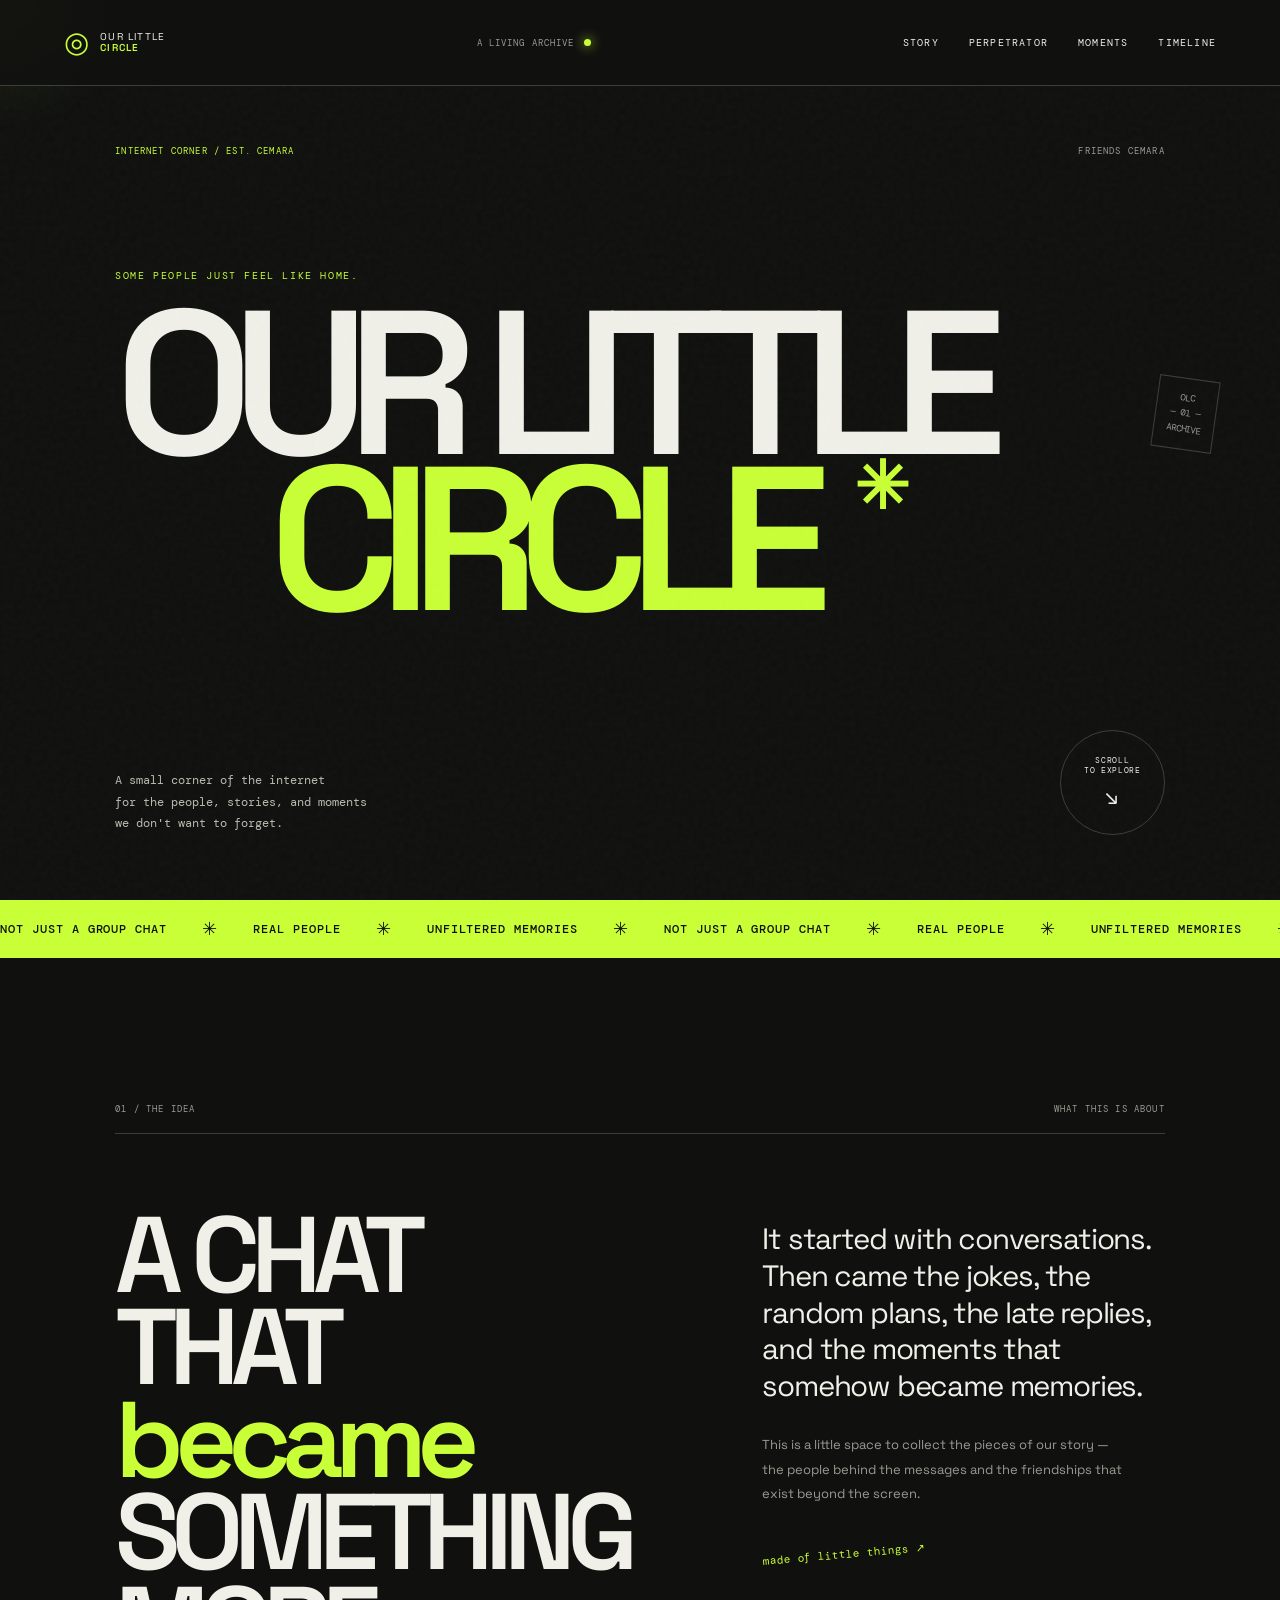
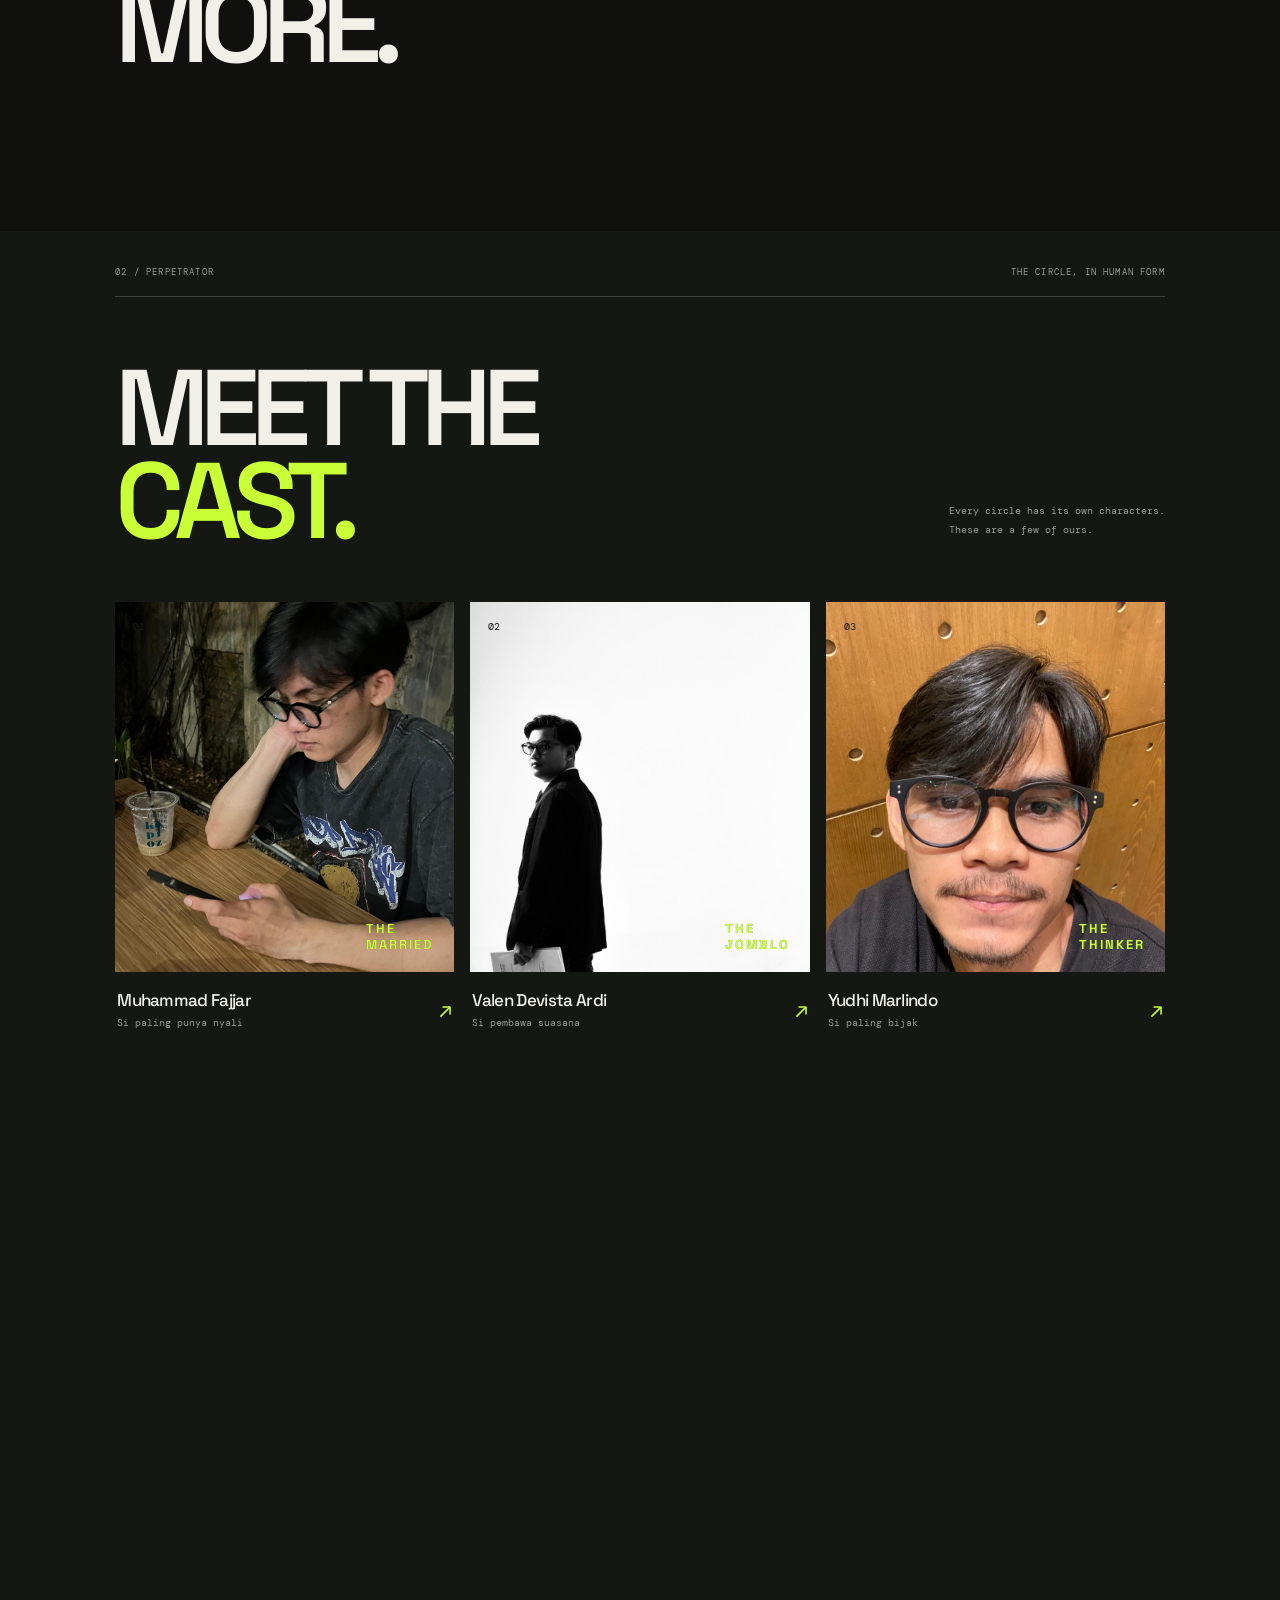
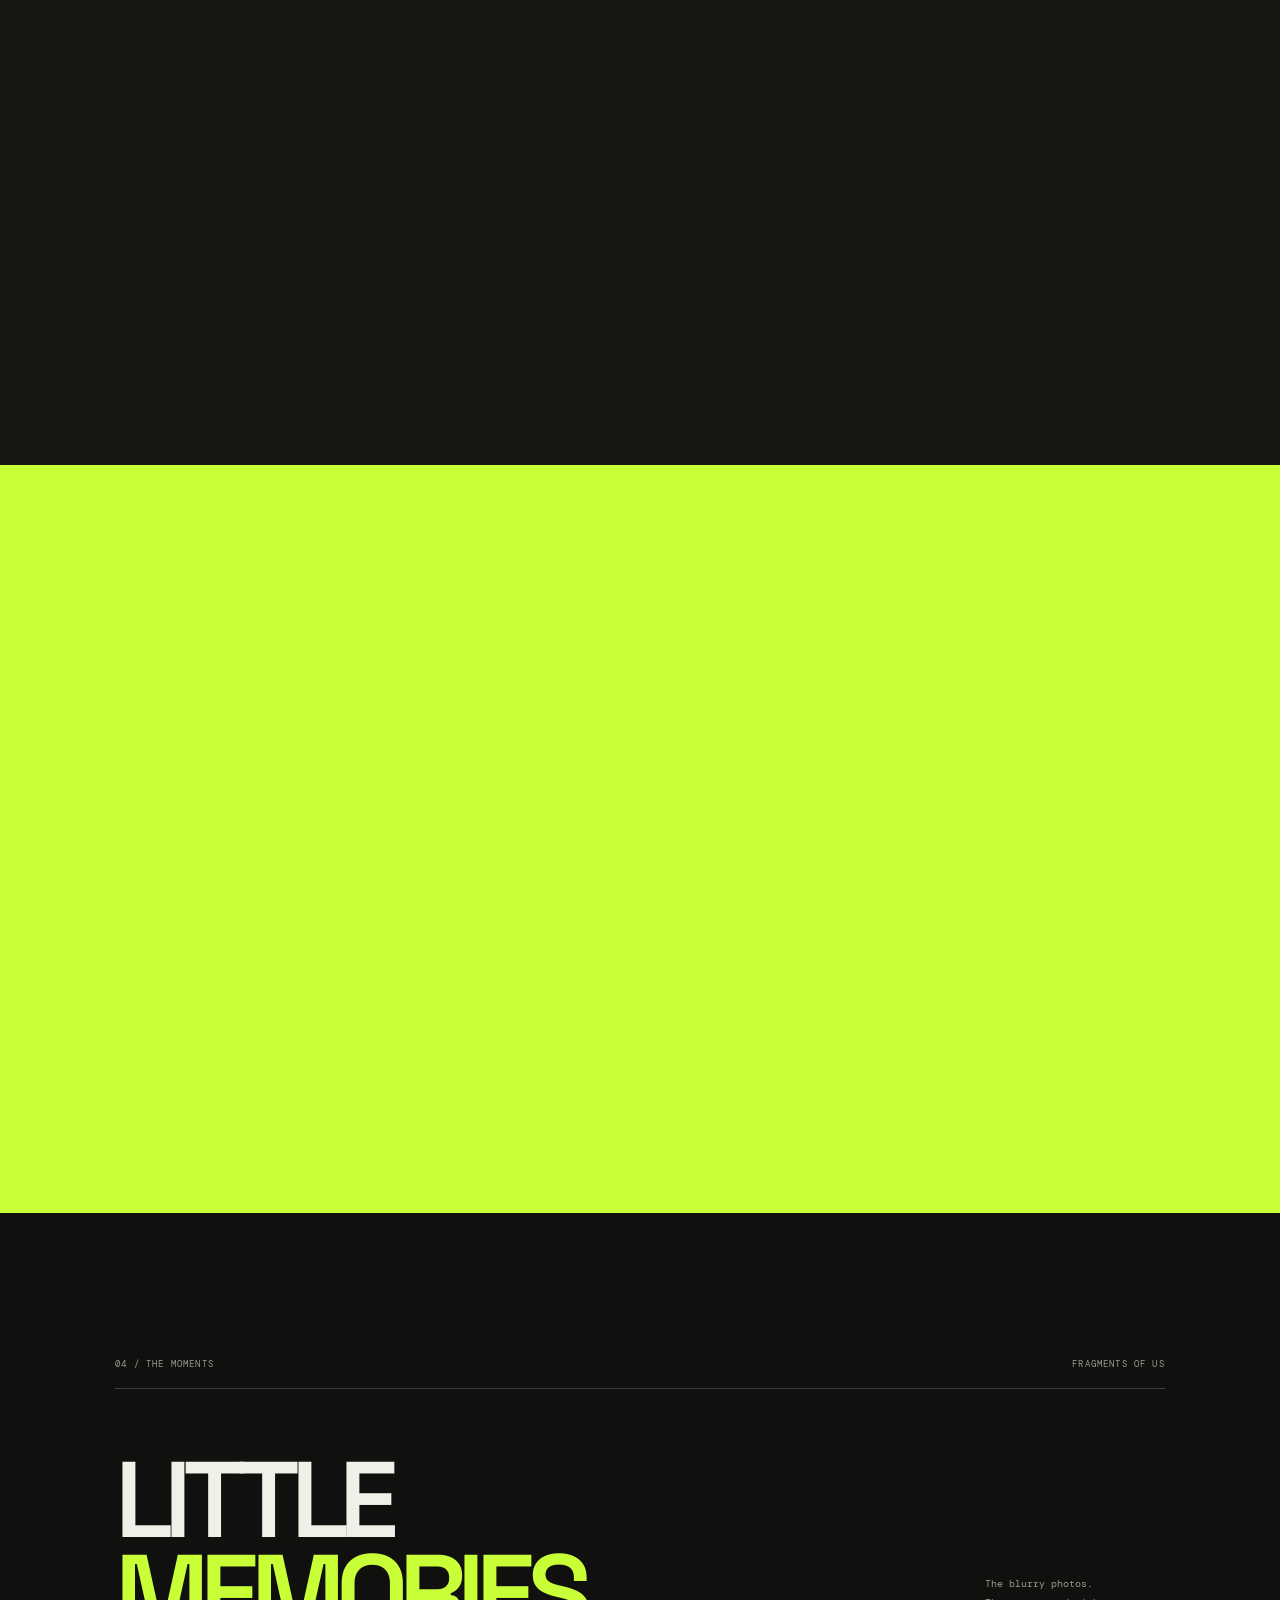
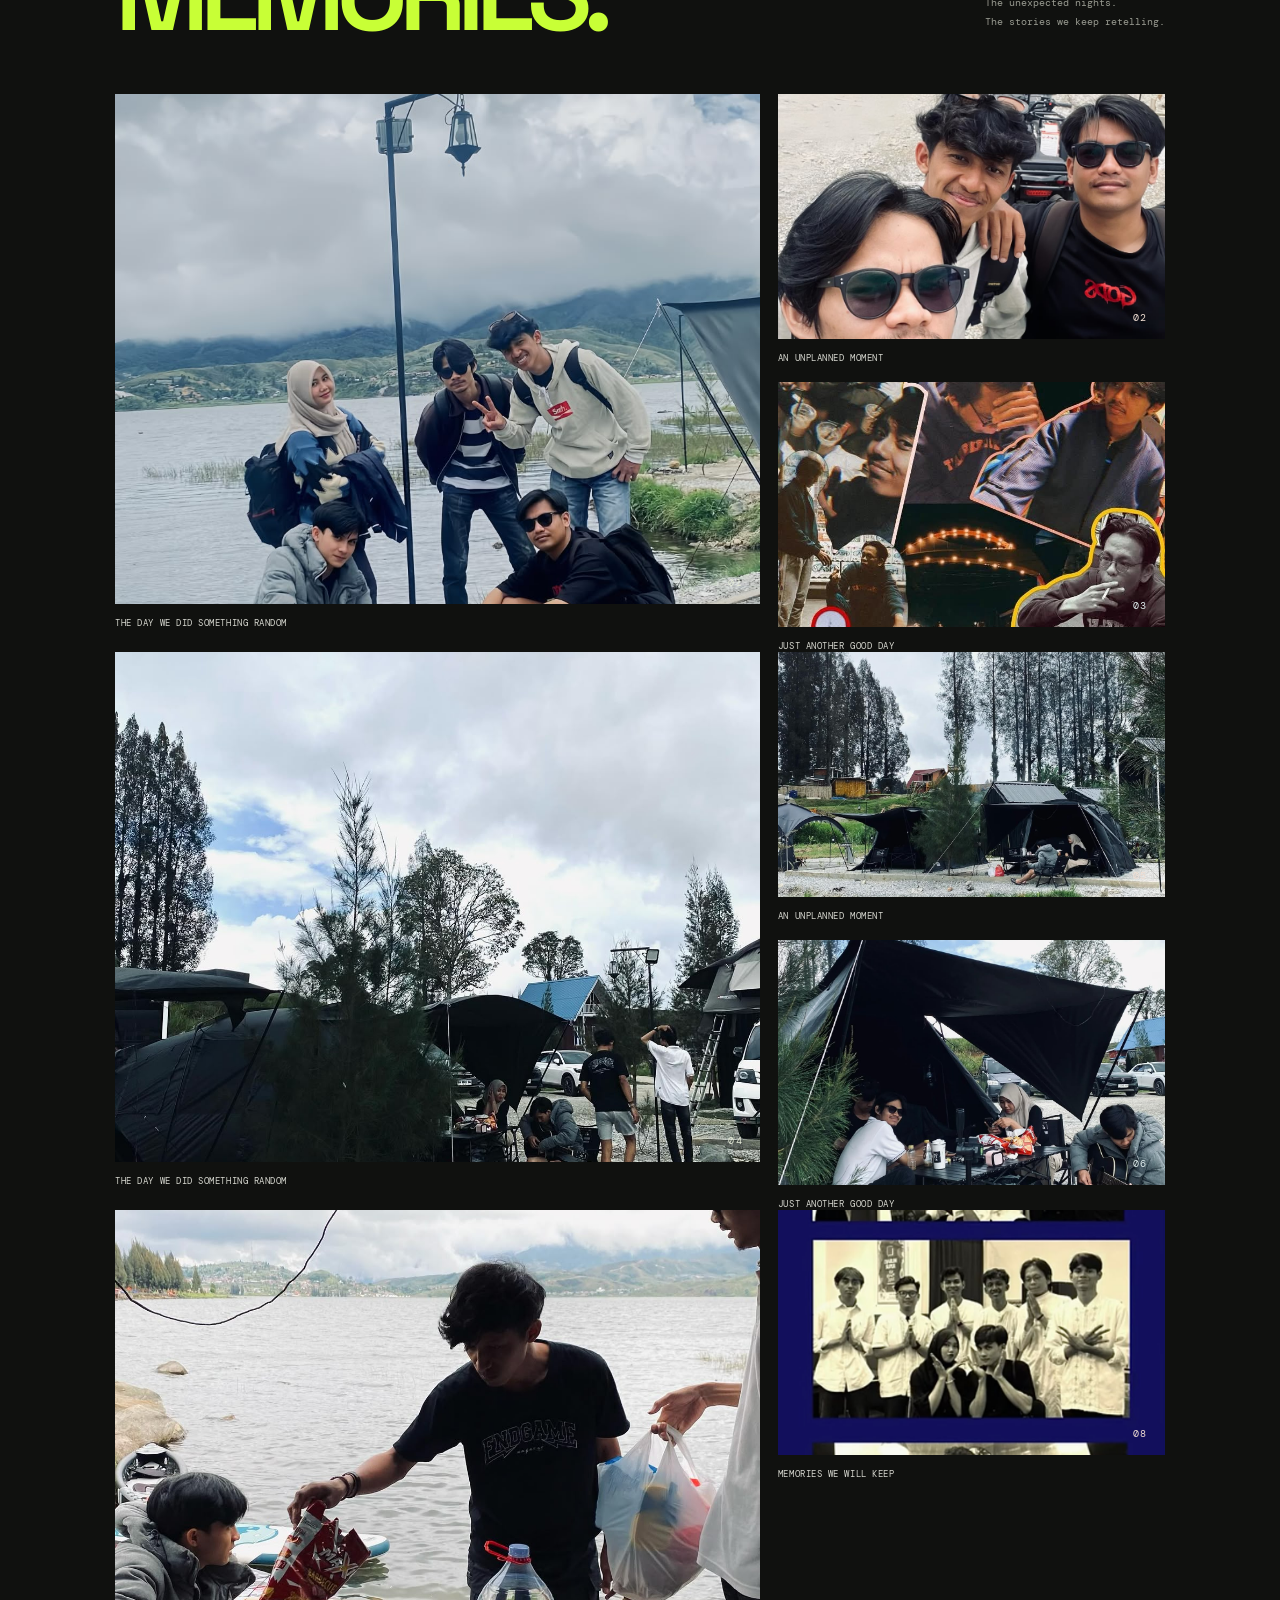
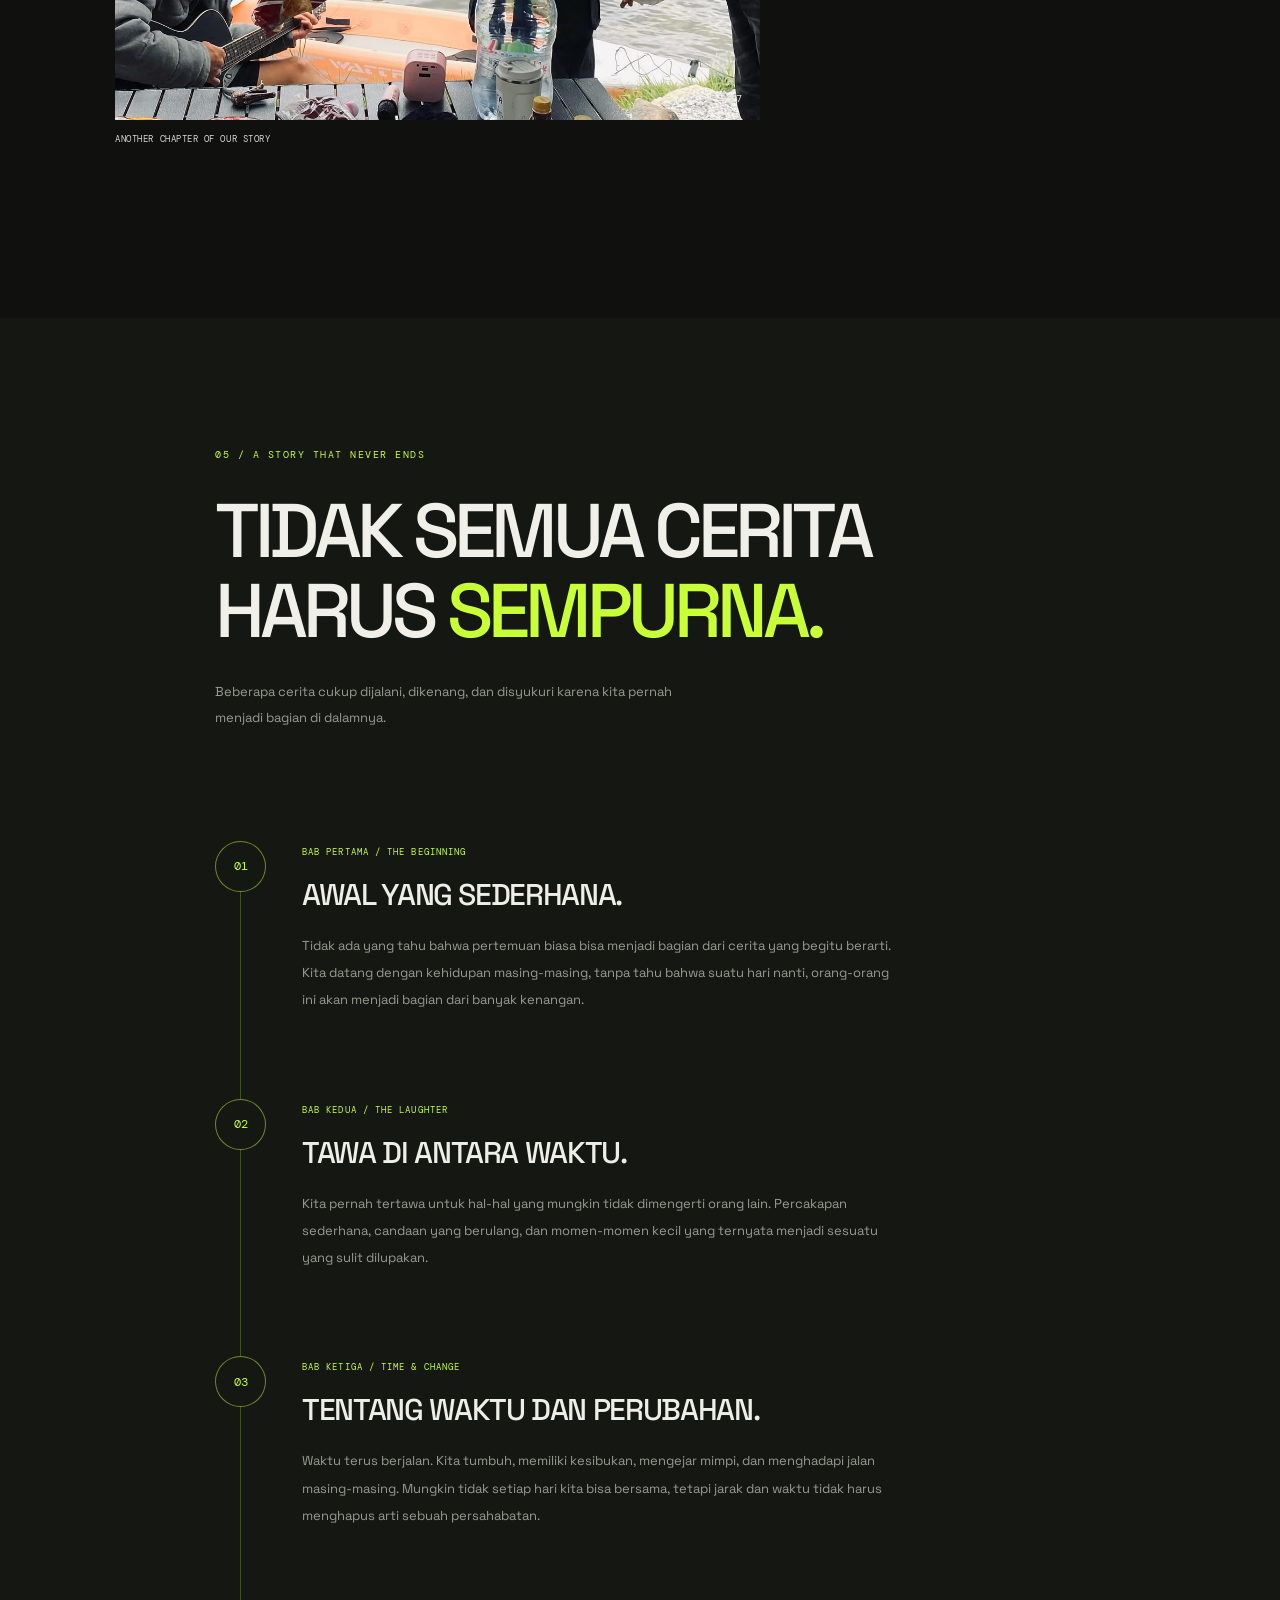
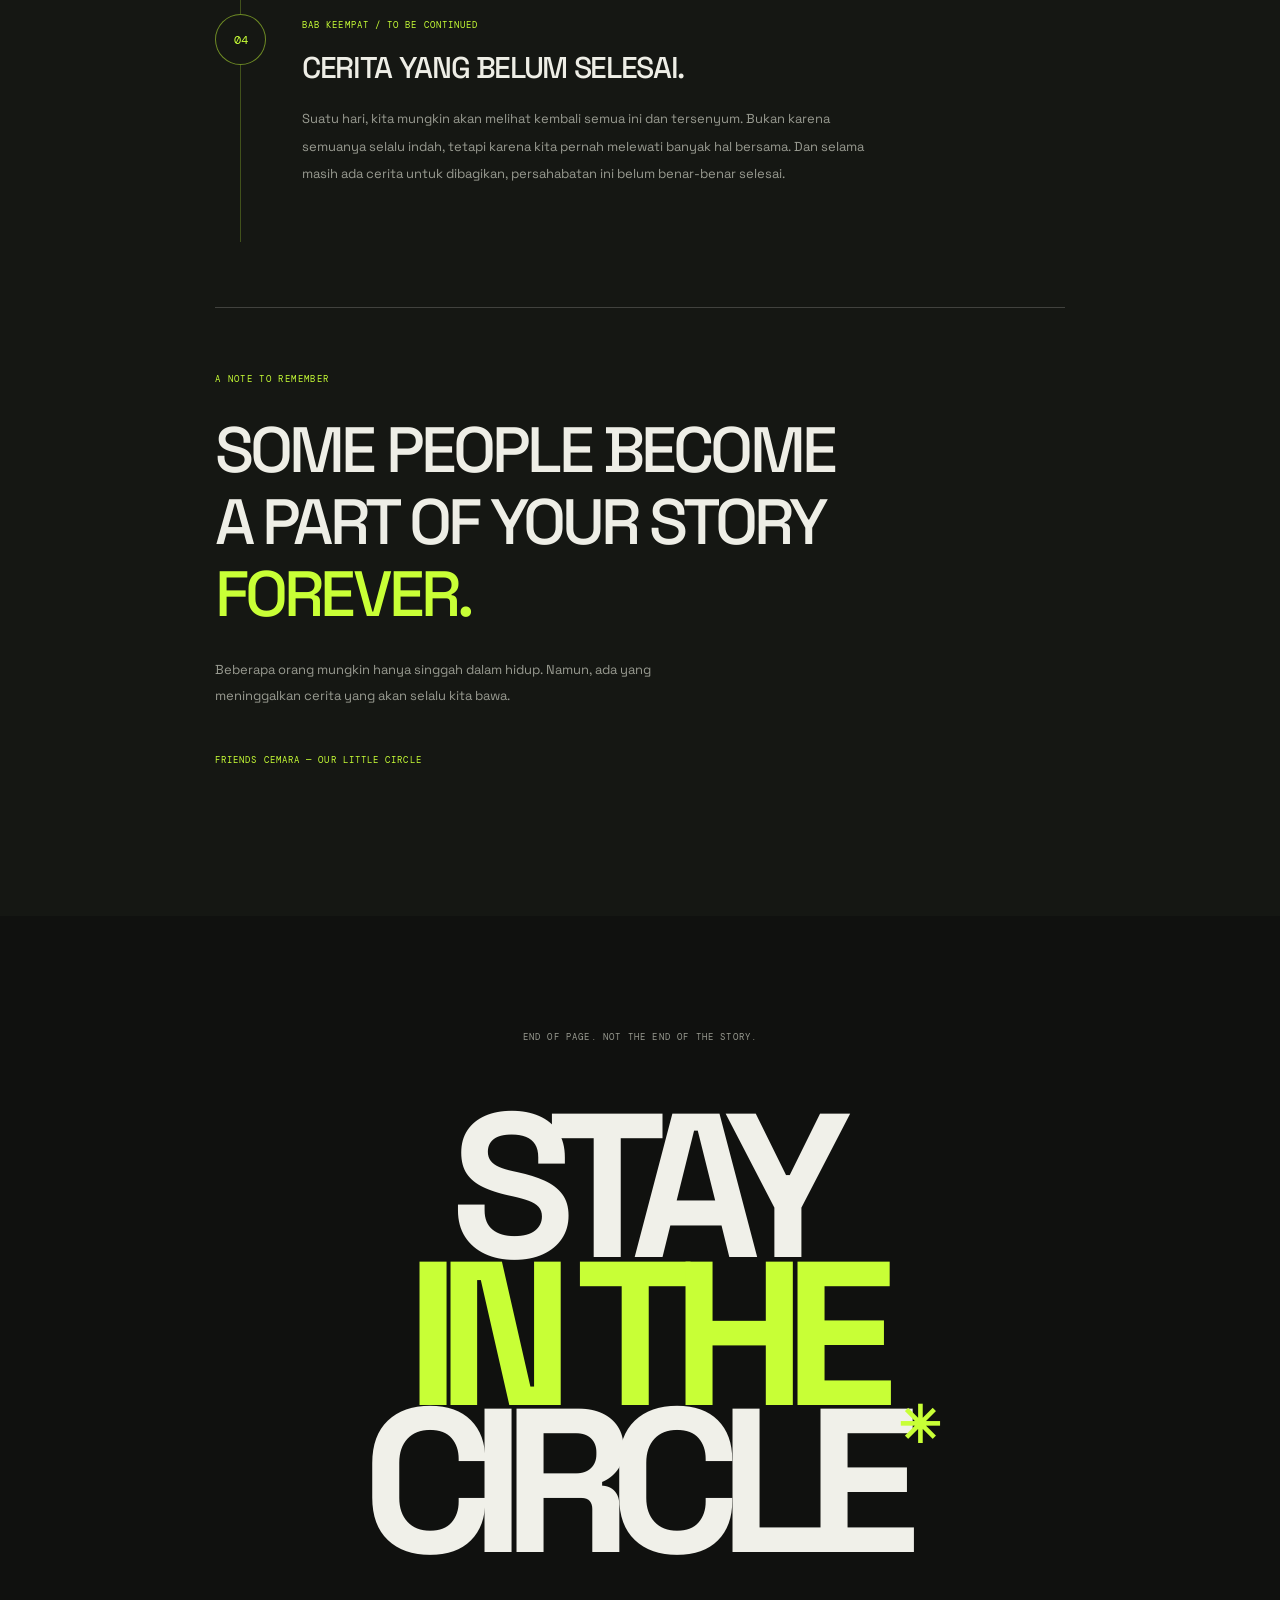
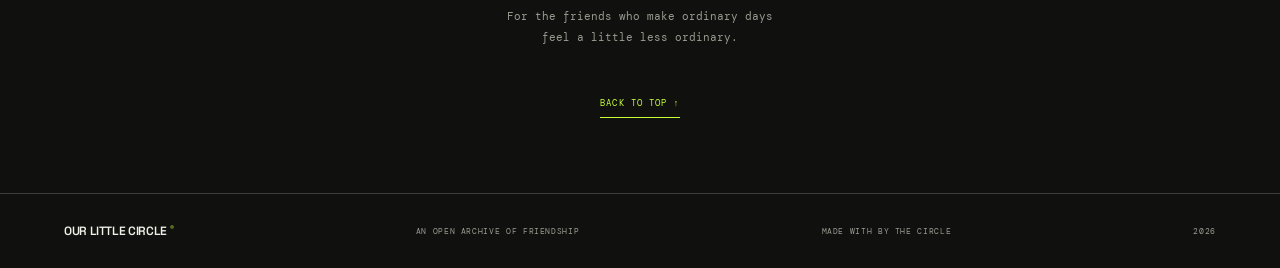
==== index.html @ f5474dce "Add files via upload" ====
<!DOCTYPE html>
<html lang="id">
<head>
  <meta charset="UTF-8">
  <meta name="viewport" content="width=device-width, initial-scale=1.0">
  <meta name="description" content="Our Little Circle — arsip kecil tentang orang-orang, cerita, dan momen yang berarti.">
  <meta name="theme-color" content="#10110f">

  <title>Our Little Circle — A Living Archive</title>

  <link rel="preconnect" href="https://fonts.googleapis.com">
  <link rel="preconnect" href="https://fonts.gstatic.com" crossorigin>

  <link href="https://fonts.googleapis.com/css2?family=DM+Mono:wght@400;500&family=Space+Grotesk:wght@400;500;600;700&display=swap" rel="stylesheet">

  <link rel="stylesheet" href="style.css">
  <script src="script.js" defer></script>
</head>

<body>

  <div class="noise" aria-hidden="true"></div>
  <div class="cursor-glow" aria-hidden="true"></div>

  <!-- HEADER -->
  <header class="topbar">

    <a class="brand" href="#top" aria-label="Our Little Circle, kembali ke atas">
      <span class="brand-mark">◎</span>
      <span>OUR LITTLE<br><b>CIRCLE</b></span>
    </a>

    <span class="top-note">
      A LIVING ARCHIVE
      <span class="live-dot"></span>
    </span>

    <button class="menu-toggle" aria-label="Buka menu" aria-expanded="false">
      <span></span>
      <span></span>
    </button>

    <nav class="nav">
      <a href="#about">STORY</a>
      <a href="#people">PERPETRATOR</a>
      <a href="#moments">MOMENTS</a>
      <a href="#timeline">TIMELINE</a>
    </nav>

  </header>

  <main id="top">

    <!-- HERO -->
    <section class="hero section-pad">

      <div class="hero-meta reveal">
        <span>INTERNET CORNER / EST. CEMARA</span>
        <span>FRIENDS CEMARA</span>
      </div>

      <div class="hero-title-wrap">

        <p class="eyebrow reveal">
          SOME PEOPLE JUST FEEL LIKE HOME.
        </p>

        <h1 class="hero-title">
          <span class="title-line reveal">OUR LITTLE</span>
          <span class="title-line title-line-two reveal">
            <em>CIRCLE</em>
            <span class="asterisk">✳</span>
          </span>
        </h1>

      </div>

      <div class="hero-bottom reveal">

        <p class="hero-description">
          A small corner of the internet<br>
          for the people, stories, and moments<br>
          we don't want to forget.
        </p>

        <a class="round-link" href="#about" aria-label="Jelajahi cerita">
          <span>SCROLL<br>TO EXPLORE</span>
          <b>↘</b>
        </a>

      </div>

      <div class="hero-stamp" aria-hidden="true">
        OLC<br>— 01 —<br>ARCHIVE
      </div>

    </section>

    <!-- TICKER -->
    <section class="ticker" aria-label="Kata-kata tentang komunitas">

      <div class="ticker-track">
        <span>NOT JUST A GROUP CHAT</span>
        <i>✳</i>
        <span>REAL PEOPLE</span>
        <i>✳</i>
        <span>UNFILTERED MEMORIES</span>
        <i>✳</i>
        <span>NOT JUST A GROUP CHAT</span>
        <i>✳</i>
        <span>REAL PEOPLE</span>
        <i>✳</i>
        <span>UNFILTERED MEMORIES</span>
        <i>✳</i>
      </div>

    </section>

    <!-- ABOUT -->
    <section class="intro section-pad" id="about">

      <div class="section-kicker reveal">
        <span>01 / THE IDEA</span>
        <span>WHAT THIS IS ABOUT</span>
      </div>

      <div class="intro-grid">

        <h2 class="section-heading reveal">
          A CHAT<br>
          THAT <em>became</em><br>
          SOMETHING MORE.
        </h2>

        <div class="intro-copy reveal">

          <p class="big-copy">
            It started with conversations. Then came the jokes,
            the random plans, the late replies, and the moments
            that somehow became memories.
          </p>

          <p>
            This is a little space to collect the pieces of our story —
            the people behind the messages and the friendships
            that exist beyond the screen.
          </p>

          <span class="hand-note">made of little things ↗</span>

        </div>

      </div>

    </section>

    <!-- MEMBERS -->
    <section class="people section-pad" id="people">

      <div class="section-kicker reveal">
        <span>02 / PERPETRATOR</span>
        <span>THE CIRCLE, IN HUMAN FORM</span>
      </div>

      <div class="section-title-row reveal">

        <h2 class="section-heading">
          MEET THE<br>
          <em>CAST.</em>
        </h2>

        <p class="side-caption">
          Every circle has its own characters.<br>
          These are a few of ours.
        </p>

      </div>

      <div class="member-grid">

        <!-- MEMBER 01 -->
        <article class="member-card reveal">
          <div class="member-visual visual-one">
            <img src="assets/member/fajar.jpeg" alt="Muhammad Fajjar" loading="lazy">
            <span class="member-number">01</span>
            <span class="visual-label">THE<br>Married</span>
          </div>
          <div class="member-info">
            <div>
              <h3>Muhammad Fajjar</h3>
              <p>Si paling punya nyali</p>
            </div>
            <span class="member-arrow">↗</span>
          </div>
        </article>

        <!-- MEMBER 02 -->
        <article class="member-card reveal">
          <div class="member-visual visual-two">
            <img src="assets/member/valen.jpeg" alt="Valen Devista Ardi" loading="lazy">
            <span class="member-number">02</span>
            <span class="visual-label">THE<br>Jomblo</span>
          </div>
          <div class="member-info">
            <div>
              <h3>Valen Devista Ardi</h3>
              <p>Si pembawa suasana</p>
            </div>
            <span class="member-arrow">↗</span>
          </div>
        </article>

        <!-- MEMBER 03 -->
        <article class="member-card reveal">
          <div class="member-visual visual-three">
            <img src="assets/member/yudhi.jpeg" alt="Yudhi Marlindo" loading="lazy">
            <span class="member-number">03</span>
            <span class="visual-label">THE<br>Thinker</span>
          </div>
          <div class="member-info">
            <div>
              <h3>Yudhi Marlindo</h3>
              <p>Si paling bijak</p>
            </div>
            <span class="member-arrow">↗</span>
          </div>
        </article>

        <!-- MEMBER 04 -->
        <article class="member-card reveal">
          <div class="member-visual visual-three">
            <img src="assets/member/restu.jpeg" alt="Restu Hidayat" loading="lazy">
            <span class="member-number">04</span>
            <span class="visual-label">THE<br>Cheerful</span>
          </div>
          <div class="member-info">
            <div>
              <h3>Restu Hidayat</h3>
              <p>Si paling punya pendirian</p>
            </div>
            <span class="member-arrow">↗</span>
          </div>
        </article>

        <!-- MEMBER 05 -->
        <article class="member-card reveal">
          <div class="member-visual visual-three">
            <img src="assets/member/lupi.jpeg" alt="M Luthfi Arbera" loading="lazy">
            <span class="member-number">05</span>
            <span class="visual-label">THE<br>Genius</span>
          </div>
          <div class="member-info">
            <div>
              <h3>M Luthfi Arbera</h3>
              <p>Si paling pintar dan Ustad</p>
            </div>
            <span class="member-arrow">↗</span>
          </div>
        </article>

        <!-- MEMBER 06 -->
        <article class="member-card reveal">
          <div class="member-visual visual-three">
            <img src="assets/member/hamid.jpeg" alt="Mukhtaza Hamid" loading="lazy">
            <span class="member-number">06</span>
            <span class="visual-label">THE<br>Comedian</span>
          </div>
          <div class="member-info">
            <div>
              <h3>Mukhtaza Hamid</h3>
              <p>Si paling punya kreativitas</p>
            </div>
            <span class="member-arrow">↗</span>
          </div>
        </article>

        <!-- MEMBER 07 -->
        <article class="member-card reveal">
          <div class="member-visual visual-three">
            <img src="assets/member/andika.jpeg" alt="Andika" loading="lazy">
            <span class="member-number">07</span>
            <span class="visual-label">THE<br>Spirit</span>
          </div>
          <div class="member-info">
            <div>
              <h3>Andika Aan</h3>
              <p>Si paling kerja keras</p>
            </div>
            <span class="member-arrow">↗</span>
          </div>
        </article>

        <!-- MEMBER 08 -->
        <article class="member-card reveal">
          <div class="member-visual visual-three">
            <img src="assets/member/sri.jpeg" alt="Sri Rahmawati" loading="lazy">
            <span class="member-number">08</span>
            <span class="visual-label">THE<br>Married</span>
          </div>
          <div class="member-info">
            <div>
              <h3>Sri Rahmawati</h3>
              <p>Si paling nana</p>
            </div>
            <span class="member-arrow">↗</span>
          </div>
        </article>

      </div>

    </section>

    <!-- MANIFESTO -->
    <section class="manifesto section-pad">

      <div class="manifesto-top reveal">
        <span>03 / A LITTLE REMINDER</span>
        <span>KEEP THIS CLOSE</span>
      </div>

      <p class="manifesto-text reveal">
        Different lives.<br>
        Different places.<br>
        <em>One little circle.</em>
      </p>

      <div class="manifesto-bottom reveal">
        <span>WE MAY NOT HAVE IT ALL FIGURED OUT.</span>
        <span>BUT WE HAVE EACH OTHER. ↗</span>
      </div>

    </section>

    <!-- MOMENTS -->
    <section class="moments section-pad" id="moments">

      <div class="section-kicker reveal">
        <span>04 / THE MOMENTS</span>
        <span>FRAGMENTS OF US</span>
      </div>

      <div class="section-title-row reveal">

        <h2 class="section-heading">
          LITTLE<br>
          <em>MEMORIES.</em>
        </h2>

        <p class="side-caption">
          The blurry photos.<br>
          The unexpected nights.<br>
          The stories we keep retelling.
        </p>

      </div>


<!-- MEMORY ROW 01 -->
<div class="memory-grid">

  <div class="memory-card memory-large reveal">
    <div class="memory-placeholder placeholder-a">
      <img src="assets/memories/alahan2.jpeg" alt="Kenangan pertama" loading="lazy">
      <b>01</b>
    </div>
    <p>THE DAY WE DID SOMETHING RANDOM <span></span></p>
  </div>

  <div class="memory-card reveal">
    <div class="memory-placeholder placeholder-b">
      <img src="assets/memories/alahan.jpeg" alt="Kenangan kedua" loading="lazy">
      <b>02</b>
    </div>
    <p>AN UNPLANNED MOMENT <span></span></p>
  </div>

  <div class="memory-card reveal">
    <div class="memory-placeholder placeholder-c">
      <img src="assets/memories/bukik.jpeg" alt="Kenangan ketiga" loading="lazy">
      <b>03</b>
    </div>
    <p>JUST ANOTHER GOOD DAY <span></span></p>
  </div>

</div>


<!-- MEMORY ROW 02 -->
<div class="memory-grid">

  <div class="memory-card memory-large reveal">
    <div class="memory-placeholder placeholder-a">
      <img src="assets/memories/alahan4.jpeg" alt="Kenangan keempat" loading="lazy">
      <b>04</b>
    </div>
    <p>THE DAY WE DID SOMETHING RANDOM <span></span></p>
  </div>

  <div class="memory-card reveal">
    <div class="memory-placeholder placeholder-b">
      <img src="assets/memories/alahan5.jpeg" alt="Kenangan kelima" loading="lazy">
      <b>05</b>
    </div>
    <p>AN UNPLANNED MOMENT <span></span></p>
  </div>

  <div class="memory-card reveal">
    <div class="memory-placeholder placeholder-c">
      <img src="assets/memories/alahan3.jpeg" alt="Kenangan keenam" loading="lazy">
      <b>06</b>
    </div>
    <p>JUST ANOTHER GOOD DAY <span></span></p>
  </div>

</div>


<!-- MEMORY ROW 03 -->
<div class="memory-grid">

  <div class="memory-card memory-large reveal">
    <div class="memory-placeholder placeholder-a">
      <img src="assets/memories/alahan6.jpeg" alt="Kenangan ketujuh" loading="lazy">
      <b>07</b>
    </div>
    <p>ANOTHER CHAPTER OF OUR STORY <span></span></p>
  </div>

  <div class="memory-card reveal">
    <div class="memory-placeholder placeholder-b">
      <img src="assets/memories/bukber3.jpeg" alt="Kenangan kedelapan" loading="lazy">
      <b>08</b>
    </div>
    <p>MEMORIES WE WILL KEEP <span></span></p>
  </div>

  <div class="memory-card reveal">
    <div class="memory-placeholder placeholder-c">
      <img src="assets/memories/bukber1.jpeg" alt="Kenangan kesembilan" loading="lazy">
      <b>09</b>
    </div>
    <p>TOGETHER, AS ALWAYS <span></span></p>
  </div>

</div>
 </section>
    <!-- MOMENTS SELESAI -->

    
<!-- TIMELINE / THE STORY THAT STAYS -->
<section class="timeline-section" id="timeline">

    <div class="timeline-intro">
        <span class="section-label">05 / A STORY THAT NEVER ENDS</span>

        <h2>
            TIDAK SEMUA CERITA<br>
            HARUS <em>SEMPURNA.</em>
        </h2>

        <p class="timeline-description">
            Beberapa cerita cukup dijalani, dikenang, dan disyukuri
            karena kita pernah menjadi bagian di dalamnya.
        </p>
    </div>

    <div class="story-timeline">

        <!-- BAB 01 -->
        <article class="story-chapter">
            <div class="chapter-marker">
                <span>01</span>
            </div>

            <div class="chapter-content">
                <span class="chapter-label">BAB PERTAMA / THE BEGINNING</span>
                <h3>AWAL YANG SEDERHANA.</h3>

                <p>
                    Tidak ada yang tahu bahwa pertemuan biasa bisa menjadi
                    bagian dari cerita yang begitu berarti. Kita datang
                    dengan kehidupan masing-masing, tanpa tahu bahwa suatu
                    hari nanti, orang-orang ini akan menjadi bagian dari
                    banyak kenangan.
                </p>
            </div>
        </article>

        <!-- BAB 02 -->
        <article class="story-chapter">
            <div class="chapter-marker">
                <span>02</span>
            </div>

            <div class="chapter-content">
                <span class="chapter-label">BAB KEDUA / THE LAUGHTER</span>
                <h3>TAWA DI ANTARA WAKTU.</h3>

                <p>
                    Kita pernah tertawa untuk hal-hal yang mungkin tidak
                    dimengerti orang lain. Percakapan sederhana, candaan
                    yang berulang, dan momen-momen kecil yang ternyata
                    menjadi sesuatu yang sulit dilupakan.
                </p>
            </div>
        </article>

        <!-- BAB 03 -->
        <article class="story-chapter">
            <div class="chapter-marker">
                <span>03</span>
            </div>

            <div class="chapter-content">
                <span class="chapter-label">BAB KETIGA / TIME & CHANGE</span>
                <h3>TENTANG WAKTU DAN PERUBAHAN.</h3>

                <p>
                    Waktu terus berjalan. Kita tumbuh, memiliki kesibukan,
                    mengejar mimpi, dan menghadapi jalan masing-masing.
                    Mungkin tidak setiap hari kita bisa bersama, tetapi
                    jarak dan waktu tidak harus menghapus arti sebuah
                    persahabatan.
                </p>
            </div>
        </article>

        <!-- BAB 04 -->
        <article class="story-chapter">
            <div class="chapter-marker">
                <span>04</span>
            </div>

            <div class="chapter-content">
                <span class="chapter-label">BAB KEEMPAT / TO BE CONTINUED</span>
                <h3>CERITA YANG BELUM SELESAI.</h3>

                <p>
                    Suatu hari, kita mungkin akan melihat kembali semua
                    ini dan tersenyum. Bukan karena semuanya selalu indah,
                    tetapi karena kita pernah melewati banyak hal bersama.
                    Dan selama masih ada cerita untuk dibagikan,
                    persahabatan ini belum benar-benar selesai.
                </p>
            </div>
        </article>

    </div>

    <!-- CLOSING QUOTE -->
    <div class="timeline-quote">
        <span class="quote-label">A NOTE TO REMEMBER</span>

        <h3>
            SOME PEOPLE BECOME<br>
            A PART OF YOUR STORY<br>
            <em>FOREVER.</em>
        </h3>

        <p>
            Beberapa orang mungkin hanya singgah dalam hidup.
            Namun, ada yang meninggalkan cerita yang akan selalu kita bawa.
        </p>

        <span class="quote-signature">FRIENDS CEMARA — OUR LITTLE CIRCLE</span>
    </div>

</section>


    <!-- CLOSING -->
    <section class="closing section-pad">

      <span class="closing-eyebrow reveal">
        END OF PAGE. NOT THE END OF THE STORY.
      </span>

      <h2 class="closing-title reveal">
        STAY<br>
        <em>IN THE</em><br>
        CIRCLE<span>✳</span>
      </h2>

      <p class="closing-copy reveal">
        For the friends who make ordinary days<br>
        feel a little less ordinary.
      </p>

      <a class="back-top reveal" href="#top">
        BACK TO TOP ↑
      </a>

    </section>

  </main>

  <!-- FOOTER -->
  <footer class="footer">

    <a class="footer-brand" href="#top">
      OUR LITTLE CIRCLE<span>®</span>
    </a>

    <span>AN OPEN ARCHIVE OF FRIENDSHIP</span>
    <span>MADE WITH BY THE CIRCLE</span>
    <span id="year"></span>

  </footer>

</body>
</html>
---- style.css ----
/* =====================================================
   OUR LITTLE CIRCLE
   Main Stylesheet
   ===================================================== */


/* 1. FONT & WARNA UTAMA
   ===================================================== */

@import url('https://fonts.googleapis.com/css2?family=DM+Mono:wght@400;500&family=Space+Grotesk:wght@400;500;600;700&display=swap');

:root {
    --bg: #10110f;
    --panel: #191b17;
    --text: #f0f0e9;
    --muted: #999b91;
    --lime: #c8ff36;
    --line: rgba(240, 240, 233, 0.2);

    --mono: "DM Mono", monospace;
    --sans: "Space Grotesk", sans-serif;
}


/* 2. RESET DASAR
   ===================================================== */

* {
    box-sizing: border-box;
    margin: 0;
    padding: 0;
}

html {
    scroll-behavior: smooth;
}

body {
    background: var(--bg);
    color: var(--text);
    font-family: var(--sans);
    overflow-x: hidden;
}

a {
    color: inherit;
    text-decoration: none;
}

::selection {
    background: var(--lime);
    color: var(--bg);
}


/* 3. EFEK BACKGROUND
   ===================================================== */

.noise {
    position: fixed;
    inset: 0;
    pointer-events: none;
    z-index: 20;
    opacity: 0.055;

    background-image: url("data:image/svg+xml,%3Csvg viewBox='0 0 180 180' xmlns='http://www.w3.org/2000/svg'%3E%3Cfilter id='n'%3E%3CfeTurbulence type='fractalNoise' baseFrequency='.9' numOctaves='3' stitchTiles='stitch'/%3E%3C/filter%3E%3Crect width='100%25' height='100%25' filter='url(%23n)' opacity='.5'/%3E%3C/svg%3E");
}

.cursor-glow {
    position: fixed;
    width: 280px;
    height: 280px;
    border-radius: 50%;

    background: radial-gradient(
        circle,
        rgba(200, 255, 54, 0.08),
        transparent 68%
    );

    pointer-events: none;
    z-index: 0;
    transform: translate(-50%, -50%);
}


/* 4. NAVIGATION / HEADER
   ===================================================== */

.topbar {
    height: 86px;
    padding: 0 5vw;

    display: flex;
    align-items: center;
    justify-content: space-between;

    border-bottom: 1px solid var(--line);

    position: absolute;
    top: 0;
    left: 0;
    width: 100%;
    z-index: 30;

    background: rgba(16, 17, 15, 0.75);
    backdrop-filter: blur(14px);
}

.brand {
    display: flex;
    align-items: center;
    gap: 10px;

    font-size: 10px;
    line-height: 1.05;
    letter-spacing: 0.12em;
}

.brand b {
    color: var(--lime);
    font-weight: 600;
}

.brand-mark {
    font-size: 29px;
    color: var(--lime);
}

.top-note,
.nav,
.hero-meta,
.eyebrow,
.section-kicker,
.hero-description,
.round-link,
.hero-stamp,
.ticker,
.side-caption,
.edit-hint,
.manifesto-top,
.manifesto-bottom,
.timeline-date,
.closing-eyebrow,
.closing-copy,
.back-top,
.footer,
.hand-note {
    font-family: var(--mono);
}

.top-note {
    font-size: 9px;
    letter-spacing: 0.12em;
    color: var(--muted);

    display: flex;
    align-items: center;
    gap: 10px;
}

.live-dot {
    width: 7px;
    height: 7px;

    background: var(--lime);
    border-radius: 50%;

    box-shadow: 0 0 12px var(--lime);
}

.nav {
    display: flex;
    gap: 30px;

    font-size: 10px;
    letter-spacing: 0.12em;
}

.nav a {
    transition: color 0.25s;
}

.nav a:hover {
    color: var(--lime);
}

.menu-toggle {
    display: none;
    background: none;
    border: 0;
}


/* 5. LAYOUT UMUM
   ===================================================== */

.section-pad {
    padding-left: 9vw;
    padding-right: 9vw;
    position: relative;
}


/* 6. HERO SECTION
   ===================================================== */

.hero {
    min-height: 790px;
    height: 100vh;
    max-height: 1000px;

    padding-top: 145px;
    padding-bottom: 65px;

    display: flex;
    flex-direction: column;
    justify-content: space-between;

    overflow: hidden;
}

.hero-meta,
.section-kicker,
.manifesto-top,
.manifesto-bottom {
    display: flex;
    justify-content: space-between;

    font-size: 9px;
    letter-spacing: 0.13em;
    color: var(--muted);
}

.hero-meta span:first-child {
    color: var(--lime);
}

.eyebrow {
    font-size: 10px;
    letter-spacing: 0.16em;
    color: var(--lime);
    margin-bottom: 24px;
}

.hero-title {
    font-size: clamp(90px, 16vw, 245px);
    line-height: 0.76;
    letter-spacing: -0.105em;
    font-weight: 600;

    position: relative;
    z-index: 1;
}

.title-line {
    display: block;
    white-space: nowrap;
}

.title-line-two {
    padding-left: 12vw;
}

.hero-title em {
    font-style: normal;
    color: var(--lime);
}

.asterisk {
    font-size: 0.32em;
    display: inline-block;
    vertical-align: top;

    margin: 0 0 0 0.2em;

    color: var(--lime);
    animation: spin 18s linear infinite;
}

.hero-bottom {
    display: flex;
    justify-content: space-between;
    align-items: flex-end;

    position: relative;
    z-index: 2;
}

.hero-description {
    font-size: 12px;
    line-height: 1.8;
    color: #b9bbb1;
}

.round-link {
    width: 105px;
    height: 105px;

    border: 1px solid var(--line);
    border-radius: 50%;

    display: flex;
    flex-direction: column;
    align-items: center;
    justify-content: center;
    gap: 7px;

    font-size: 8px;
    letter-spacing: 0.08em;
    text-align: center;

    transition:
        background 0.3s,
        color 0.3s,
        border 0.3s;
}

.round-link b {
    font-size: 22px;
    font-family: var(--sans);
    font-weight: 400;
}

.round-link:hover {
    background: var(--lime);
    color: var(--bg);
    border-color: var(--lime);
}

.hero-stamp {
    position: absolute;
    right: 5vw;
    top: 42%;

    font-size: 9px;
    line-height: 1.7;
    text-align: center;
    color: var(--muted);

    transform: rotate(8deg);

    border: 1px solid var(--line);
    padding: 12px;
}


/* 7. TICKER / TEKS BERJALAN
   ===================================================== */

.ticker {
    background: var(--lime);
    color: var(--bg);

    overflow: hidden;
    padding: 17px 0;

    font-size: 12px;
    font-weight: 500;
    letter-spacing: 0.08em;
    white-space: nowrap;
}

.ticker-track {
    display: flex;
    align-items: center;
    justify-content: space-around;
    gap: 35px;

    min-width: max-content;

    animation: marquee 28s linear infinite;
}

.ticker i {
    font-style: normal;
    font-size: 18px;
}


/* 8. INTRO / STORY SECTION
   ===================================================== */

.intro {
    padding-top: 145px;
    padding-bottom: 160px;
}

.section-kicker {
    padding-bottom: 18px;
    border-bottom: 1px solid var(--line);
}

.intro-grid {
    display: grid;
    grid-template-columns: 1.15fr 0.85fr;
    gap: 8vw;

    padding-top: 75px;
}

.section-heading {
    font-size: clamp(58px, 8.4vw, 125px);
    line-height: 0.86;
    letter-spacing: -0.085em;
    font-weight: 600;
}

.section-heading em {
    font-style: normal;
    color: var(--lime);
}

.intro-copy {
    padding-top: 12px;
    max-width: 440px;
}

.big-copy {
    font-size: clamp(20px, 2.3vw, 31px);
    line-height: 1.25;
    letter-spacing: -0.04em;
    margin-bottom: 28px;
}

.intro-copy > p:nth-child(2) {
    font-size: 13px;
    line-height: 1.9;
    color: var(--muted);
    max-width: 370px;
}

.hand-note {
    display: block;
    color: var(--lime);

    font-size: 11px;
    margin-top: 40px;

    transform: rotate(-5deg);
    width: max-content;
}


/* 9. PEOPLE / MEMBER SECTION
   ===================================================== */

.people {
    padding-top: 35px;
    padding-bottom: 150px;

    background: #151713;
}

.section-title-row {
    display: flex;
    align-items: flex-end;
    justify-content: space-between;

    padding: 65px 0 55px;
}

.side-caption {
    font-size: 10px;
    line-height: 1.9;
    color: var(--muted);
    padding-bottom: 8px;
}

.member-grid {
    display: grid;
    grid-template-columns: repeat(3, 1fr);
    gap: 16px;
}

.member-card {
    min-width: 0;
}

.member-visual {
    height: 370px;

    position: relative;
    overflow: hidden;

    display: flex;
    align-items: center;
    justify-content: center;

    transition: transform 0.5s;
}

.member-card:hover .member-visual {
    transform: translateY(-7px);
}

.visual-one {
    background: #d5d4c8;
    color: #171914;
}

.visual-two {
    background: #b5c0a3;
    color: #171914;
}

.visual-three {
    background: #b8b2c8;
    color: #171914;
}

.member-number {
    position: absolute;
    top: 18px;
    left: 18px;

    font: 10px var(--mono);
}

.visual-symbol {
    font-size: clamp(100px, 15vw, 190px);
    line-height: 1;

    transition: transform 0.7s cubic-bezier(0.2, 0.8, 0.2, 1);
}

.member-card:hover .visual-symbol {
    transform: rotate(25deg) scale(1.12);
}

.visual-label {
  position: absolute;
  right: 20px;
  bottom: 20px;

  font-family: 'Space Grotesk', sans-serif;
  font-size: 13px;
  font-weight: 700;
  line-height: 1.2;
  letter-spacing: 2px;
  text-transform: uppercase;
  color: #c8ff36;
  text-shadow: 0 0px 0px rgba(0, 0, 0, 0.5);
}

.member-info {
    display: flex;
    justify-content: space-between;
    align-items: center;

    padding: 17px 2px 0;
}

.member-info h3 {
    font-size: 17px;
    font-weight: 500;
    letter-spacing: -0.04em;
}

.member-info p {
    font: 10px var(--mono);
    color: var(--muted);
    margin-top: 5px;
}

.member-arrow {
    font-size: 22px;
    color: var(--lime);
}

.edit-hint {
    font-size: 9px;
    letter-spacing: 0.08em;
    color: var(--muted);
    margin-top: 30px;
}

.edit-hint code {
    color: var(--lime);
}


/* 10. FOTO PROFIL TEMAN
   ===================================================== */

.member-visual img {
    position: absolute;
    inset: 0;
    z-index: 0;

    width: 100%;
    height: 100%;

    object-fit: cover;

    transition: transform 0.7s ease;
}

.member-card:hover .member-visual img {
    transform: scale(1.06);
}

.member-number,
.visual-label {
    z-index: 2;
}


/* 11. MANIFESTO SECTION
   ===================================================== */

.manifesto {
    padding-top: 85px;
    padding-bottom: 90px;

    background: var(--lime);
    color: var(--bg);
}

.manifesto-top,
.manifesto-bottom {
    color: rgba(16, 17, 15, 0.7);
}

.manifesto-text {
    font-size: clamp(65px, 11vw, 160px);
    line-height: 0.85;
    letter-spacing: -0.09em;
    font-weight: 600;

    padding: 100px 0 90px;
}

.manifesto-text em {
    font-style: normal;

    -webkit-text-stroke: 1.5px var(--bg);
    color: transparent;
}

.manifesto-bottom {
    font-size: 9px;
}


/* =====================================================
   12. MEMORIES / GALLERY SECTION
   ===================================================== */

.moments {
    padding-top: 145px;
    padding-bottom: 150px;
}

.memory-grid {
    display: grid;
    grid-template-columns: 1.25fr 0.75fr;
    gap: 18px;
    align-items: start;
}

.memory-large {
    grid-row: span 2;
}

.memory-card p {
    font: 9px var(--mono);
    letter-spacing: 0.06em;
    margin-top: 13px;
    color: #d6d7cf;
}

.memory-card p span {
    color: var(--muted);
}

.memory-placeholder {
    height: 245px;
    position: relative;
    overflow: hidden;

    display: flex;
    align-items: center;
    justify-content: center;

    text-align: center;
    font: 11px/1.5 var(--mono);
    letter-spacing: 0.12em;
}

.memory-large .memory-placeholder {
    height: 510px;
}

.placeholder-a {
    background: linear-gradient(135deg, #343a2a, #78815a);
    color: #e6ebd8;
}

.placeholder-b {
    background: linear-gradient(135deg, #423a38, #a27e6c);
    color: #f0ded2;
}

.placeholder-c {
    background: linear-gradient(135deg, #2e3c42, #77949a);
    color: #e0eeee;
}

.memory-placeholder::after {
    display: none !important;
    content: none !important;
}

.memory-placeholder b {
    position: absolute;
    bottom: 15px;
    right: 17px;
    font: 10px var(--mono);
    z-index: 2;
}


/* =====================================================
   13. FOTO GALERI KENANGAN
   ===================================================== */

.memory-placeholder img {
    position: absolute;
    inset: 0;

    width: 100%;
    height: 100%;

    object-fit: cover;

    transition: transform 0.7s ease;
}

.memory-card:hover img {
    transform: scale(1.04);
}



/* =====================================================
   14. THE STORY THAT STAYS
   ===================================================== */

.timeline-section {
    position: relative;
    overflow: hidden;
    background: #151713;
    padding: 130px 8% 150px;
}

/* INTRO */

.timeline-intro {
    max-width: 850px;
    margin: 0 auto 110px;
}

.section-label {
    display: block;
    color: var(--lime);
    font-family: 'DM Mono', monospace;
    font-size: 10px;
    letter-spacing: 0.15em;
    margin-bottom: 30px;
}

.timeline-intro h2 {
    color: #f0f0e8;
    font-size: clamp(38px, 6vw, 76px);
    line-height: 1.05;
    letter-spacing: -0.065em;
    font-weight: 500;
}

.timeline-intro h2 em {
    color: var(--lime);
    font-style: normal;
}

.timeline-description {
    max-width: 480px;
    margin-top: 28px;
    color: var(--muted);
    font-size: 13px;
    line-height: 2;
}

/* STORY TIMELINE */

.story-timeline {
    position: relative;
    max-width: 850px;
    margin: 0 auto;
}

/* Vertical line */

.story-timeline::before {
    content: "";
    position: absolute;
    top: 12px;
    bottom: 30px;
    left: 25px;
    width: 1px;
    background: rgba(200, 255, 54, 0.25);
}

/* Chapter */

.story-chapter {
    position: relative;
    display: grid;
    grid-template-columns: 52px 1fr;
    gap: 35px;
    padding-bottom: 85px;
}

/* Chapter number */

.chapter-marker {
    position: relative;
    z-index: 2;
    width: 51px;
    height: 51px;
    display: flex;
    align-items: center;
    justify-content: center;
    border: 1px solid rgba(200, 255, 54, 0.5);
    border-radius: 50%;
    background: #151713;
    color: var(--lime);
    font-family: 'DM Mono', monospace;
    font-size: 12px;
}

/* Chapter text */

.chapter-content {
    padding-top: 5px;
}

.chapter-label {
    display: block;
    margin-bottom: 17px;
    color: var(--lime);
    font-family: 'DM Mono', monospace;
    font-size: 9px;
    letter-spacing: 0.12em;
}

.chapter-content h3 {
    color: #eeeeE6;
    font-size: clamp(21px, 3vw, 30px);
    font-weight: 500;
    letter-spacing: -0.045em;
    line-height: 1.3;
}

.chapter-content p {
    max-width: 590px;
    margin-top: 18px;
    color: var(--muted);
    font-size: 13px;
    line-height: 2.1;
}

/* CLOSING QUOTE */

.timeline-quote {
    max-width: 850px;
    margin: 35px auto 0;
    padding: 65px 0 0;
    border-top: 1px solid var(--line);
}

.quote-label {
    display: block;
    margin-bottom: 30px;
    color: var(--lime);
    font-family: 'DM Mono', monospace;
    font-size: 9px;
    letter-spacing: 0.15em;
}

.timeline-quote h3 {
    color: #eeeeE6;
    font-size: clamp(32px, 5.5vw, 64px);
    font-weight: 500;
    letter-spacing: -0.06em;
    line-height: 1.12;
}

.timeline-quote h3 em {
    color: var(--lime);
    font-style: normal;
}

.timeline-quote p {
    max-width: 470px;
    margin-top: 27px;
    color: var(--muted);
    font-size: 13px;
    line-height: 2;
}

.quote-signature {
    display: block;
    margin-top: 45px;
    color: var(--lime);
    font-family: 'DM Mono', monospace;
    font-size: 9px;
    letter-spacing: 0.12em;
}

/* RESPONSIVE - TABLET & HP */

@media (max-width: 768px) {

    .timeline-section {
        padding: 90px 7% 100px;
    }

    .timeline-intro {
        margin-bottom: 75px;
    }

    .story-timeline::before {
        left: 19px;
    }

    .story-chapter {
        grid-template-columns: 40px 1fr;
        gap: 20px;
        padding-bottom: 65px;
    }

    .chapter-marker {
        width: 39px;
        height: 39px;
        font-size: 10px;
    }

    .chapter-content h3 {
        font-size: 22px;
    }

    .chapter-content p {
        font-size: 12px;
        line-height: 1.9;
    }

    .timeline-quote {
        padding-top: 45px;
    }

    .quote-signature {
        line-height: 1.8;
    }
}


/* 15. CLOSING SECTION
   ===================================================== */

.closing {
    min-height: 690px;

    padding-top: 115px;
    padding-bottom: 75px;

    display: flex;
    flex-direction: column;
    align-items: center;
    text-align: center;
    justify-content: center;

    overflow: hidden;
}

.closing-eyebrow {
    font-size: 9px;
    color: var(--muted);
    letter-spacing: 0.13em;
}

.closing-title {
    font-size: clamp(90px, 16vw, 220px);
    line-height: 0.72;
    letter-spacing: -0.11em;

    margin: 70px 0 50px;
}

.closing-title em {
    font-style: normal;
    color: var(--lime);
}

.closing-title span {
    font-size: 0.25em;
    color: var(--lime);
    vertical-align: top;

    display: inline-block;

    animation: spin 18s linear infinite;
}

.closing-copy {
    font-size: 11px;
    line-height: 1.9;
    color: var(--muted);
}

.back-top {
    margin-top: 50px;

    border-bottom: 1px solid var(--lime);
    padding-bottom: 8px;

    font-size: 9px;
    letter-spacing: 0.12em;
    color: var(--lime);
}


/* 16. FOOTER
   ===================================================== */

.footer {
    min-height: 75px;

    border-top: 1px solid var(--line);

    padding: 20px 5vw;

    display: flex;
    align-items: center;
    justify-content: space-between;
    gap: 15px;

    color: var(--muted);

    font-size: 8px;
    letter-spacing: 0.08em;
}

.footer-brand {
    font: 600 12px var(--sans);
    color: var(--text);
    letter-spacing: -0.03em;
}

.footer-brand span {
    color: var(--lime);
    font-size: 8px;
    vertical-align: top;
    margin-left: 3px;
}


/* 17. ANIMASI REVEAL
   ===================================================== */

.reveal {
    opacity: 0;
    transform: translateY(28px);

    transition:
        opacity 0.8s ease,
        transform 0.8s cubic-bezier(0.2, 0.7, 0.2, 1);
}

.reveal.visible {
    opacity: 1;
    transform: translateY(0);
}


/* 18. KEYFRAMES
   ===================================================== */

@keyframes marquee {
    to {
        transform: translateX(-25%);
    }
}

@keyframes spin {
    to {
        transform: rotate(360deg);
    }
}


/* 19. RESPONSIVE TABLET
   ===================================================== */

@media (max-width: 800px) {

    .topbar {
        height: 72px;
    }

    .top-note {
        display: none;
    }

    .menu-toggle {
        display: flex;
        flex-direction: column;
        gap: 6px;

        padding: 10px;
        z-index: 3;
    }

    .menu-toggle span {
        width: 25px;
        height: 1px;

        background: var(--text);
        display: block;
    }

    .nav {
        display: none;

        position: absolute;
        top: 71px;
        left: 0;

        width: 100%;

        padding: 25px 8vw 30px;

        background: #151713;

        flex-direction: column;
        gap: 22px;

        border-bottom: 1px solid var(--line);
    }

    .nav.open {
        display: flex;
    }

    .nav a {
        font-size: 12px;
    }

    .section-pad {
        padding-left: 7vw;
        padding-right: 7vw;
    }

    .hero {
        min-height: 720px;
        height: 94svh;

        padding-top: 130px;
        padding-bottom: 55px;
    }

    .hero-title {
        font-size: clamp(74px, 17vw, 145px);
    }

    .title-line-two {
        padding-left: 4vw;
    }

    .hero-stamp {
        right: 7vw;
        top: 32%;
        font-size: 7px;
    }

    .intro {
        padding-top: 100px;
        padding-bottom: 110px;
    }

    .intro-grid {
        grid-template-columns: 1fr;
        gap: 40px;

        padding-top: 55px;
    }

    .section-heading {
        font-size: clamp(58px, 12vw, 95px);
    }

    .section-title-row {
        padding: 48px 0 38px;
        gap: 20px;
        align-items: flex-end;
    }

    .member-grid {
        grid-template-columns: 1fr 1fr;
    }

    .member-card:last-child {
        grid-column: 1 / -1;
        width: calc(50% - 8px);
    }

    .member-visual {
        height: 300px;
    }

    .visual-symbol {
        font-size: 130px;
    }

    .manifesto-text {
        padding: 75px 0;
        font-size: clamp(65px, 12vw, 110px);
    }

    .moments {
        padding-top: 100px;
        padding-bottom: 110px;
    }

    .memory-large .memory-placeholder {
        height: 390px;
    }

    .memory-placeholder {
        height: 185px;
    }

    .timeline-section {
        padding-top: 90px;
        padding-bottom: 110px;
    }

    .timeline-item {
        grid-template-columns: 110px 12px 1fr;
        gap: 13px;
    }

    .closing {
        min-height: 580px;
    }

    .footer {
        flex-wrap: wrap;
    }

    .footer span:nth-child(2) {
        display: none;
    }
}


/* 20. RESPONSIVE HP
   ===================================================== */

@media (max-width: 520px) {

    .hero {
        min-height: 670px;
    }

    .hero-meta {
        font-size: 7px;
    }

    .hero-title {
        font-size: 17vw;
    }

    .hero-description {
        font-size: 10px;
    }

    .round-link {
        width: 85px;
        height: 85px;
        font-size: 7px;
    }

    .section-kicker {
        font-size: 7px;
    }

    .section-title-row {
        display: block;
    }

    .side-caption {
        margin-top: 22px;
    }

    .member-grid {
        grid-template-columns: 1fr 1fr;
        gap: 12px;
    }

    .member-visual {
        height: 220px;
    }

    .visual-symbol {
        font-size: 95px;
    }

    .member-info h3 {
        font-size: 13px;
    }

    .member-info p {
        font-size: 8px;
    }

    .visual-label {
        font-size: 8px;
    }

    .member-card:last-child {
        width: 100%;
        grid-column: auto;
    }

    .manifesto-top,
    .manifesto-bottom {
        font-size: 7px;
        gap: 15px;
    }

    .manifesto-bottom {
        flex-direction: column;
    }

    .memory-grid {
        grid-template-columns: 1fr 1fr;
        gap: 14px;
    }

    .memory-large {
        grid-column: 1 / -1;
        grid-row: auto;
    }

    .memory-large .memory-placeholder {
        height: 330px;
    }

    .memory-placeholder {
        height: 150px;
    }

    .memory-card p {
        font-size: 7px;
        line-height: 1.6;
    }

    .timeline-item {
        grid-template-columns: 1fr 12px 1.8fr;
        gap: 9px;
    }

    .timeline-date {
        font-size: 7px;
    }

    .timeline-item h3 {
        font-size: 14px;
    }

    .timeline-item p {
        font-size: 10px;
    }

    .closing-title {
        font-size: 21vw;
    }

    .footer {
        font-size: 7px;
        padding: 18px 7vw;
    }

    .footer-brand {
        font-size: 11px;
    }
}


/* 21. AKSESIBILITAS
   ===================================================== */

@media (prefers-reduced-motion: reduce) {

    *,
    *::before,
    *::after {
        scroll-behavior: auto !important;
        animation-duration: 0.01ms !important;
        transition-duration: 0.01ms !important;
    }

    .reveal {
        opacity: 1;
        transform: none;
    }
    
/* =================================
   OUR LITTLE CIRCLE - PHOTO SYSTEM
================================= */

/* MEMBER PHOTO */

.member-visual {
  position: relative;
  overflow: hidden;
  isolation: isolate;
  background: #252720;
}

.member-visual > img {
  position: absolute;
  inset: 0;
  width: 100%;
  height: 100%;
  object-fit: cover;
  object-position: center;
  z-index: -1;
  transition: transform 0.7s ease;
}

.member-card:hover .member-visual > img {
  transform: scale(1.07);
}

.member-visual::after {
  content: "";
  position: absolute;
  inset: 0;
  background: linear-gradient(
    to top,
    rgba(0, 0, 0, 0.7),
    rgba(0, 0, 0, 0.05) 70%
  );
  z-index: -1;
  pointer-events: none;
}

.member-number,
.visual-label,
.visual-symbol {
  position: relative;
  z-index: 1;
}

/* MEMORY PHOTO */

.memory-placeholder {
  position: relative;
  overflow: hidden;
}

.memory-placeholder img {
  position: absolute;
  inset: 0;
  width: 100%;
  height: 100%;
  object-fit: cover;
  object-position: center;
  display: block;
  transition: transform 0.7s ease;
}

.memory-card:hover .memory-placeholder img {
  transform: scale(1.05);
}

.memory-placeholder b {
  position: absolute;
  z-index: 2;
  top: 15px;
  right: 15px;
}

/* IMAGE RESPONSIVE */

@media (max-width: 768px) {
  .member-visual > img,
  .memory-placeholder img {
    object-position: center;
  }
}

/* IMAGE SMOOTH LOADING */

.member-visual img,
.memory-placeholder img {
  backface-visibility: hidden;
}

}
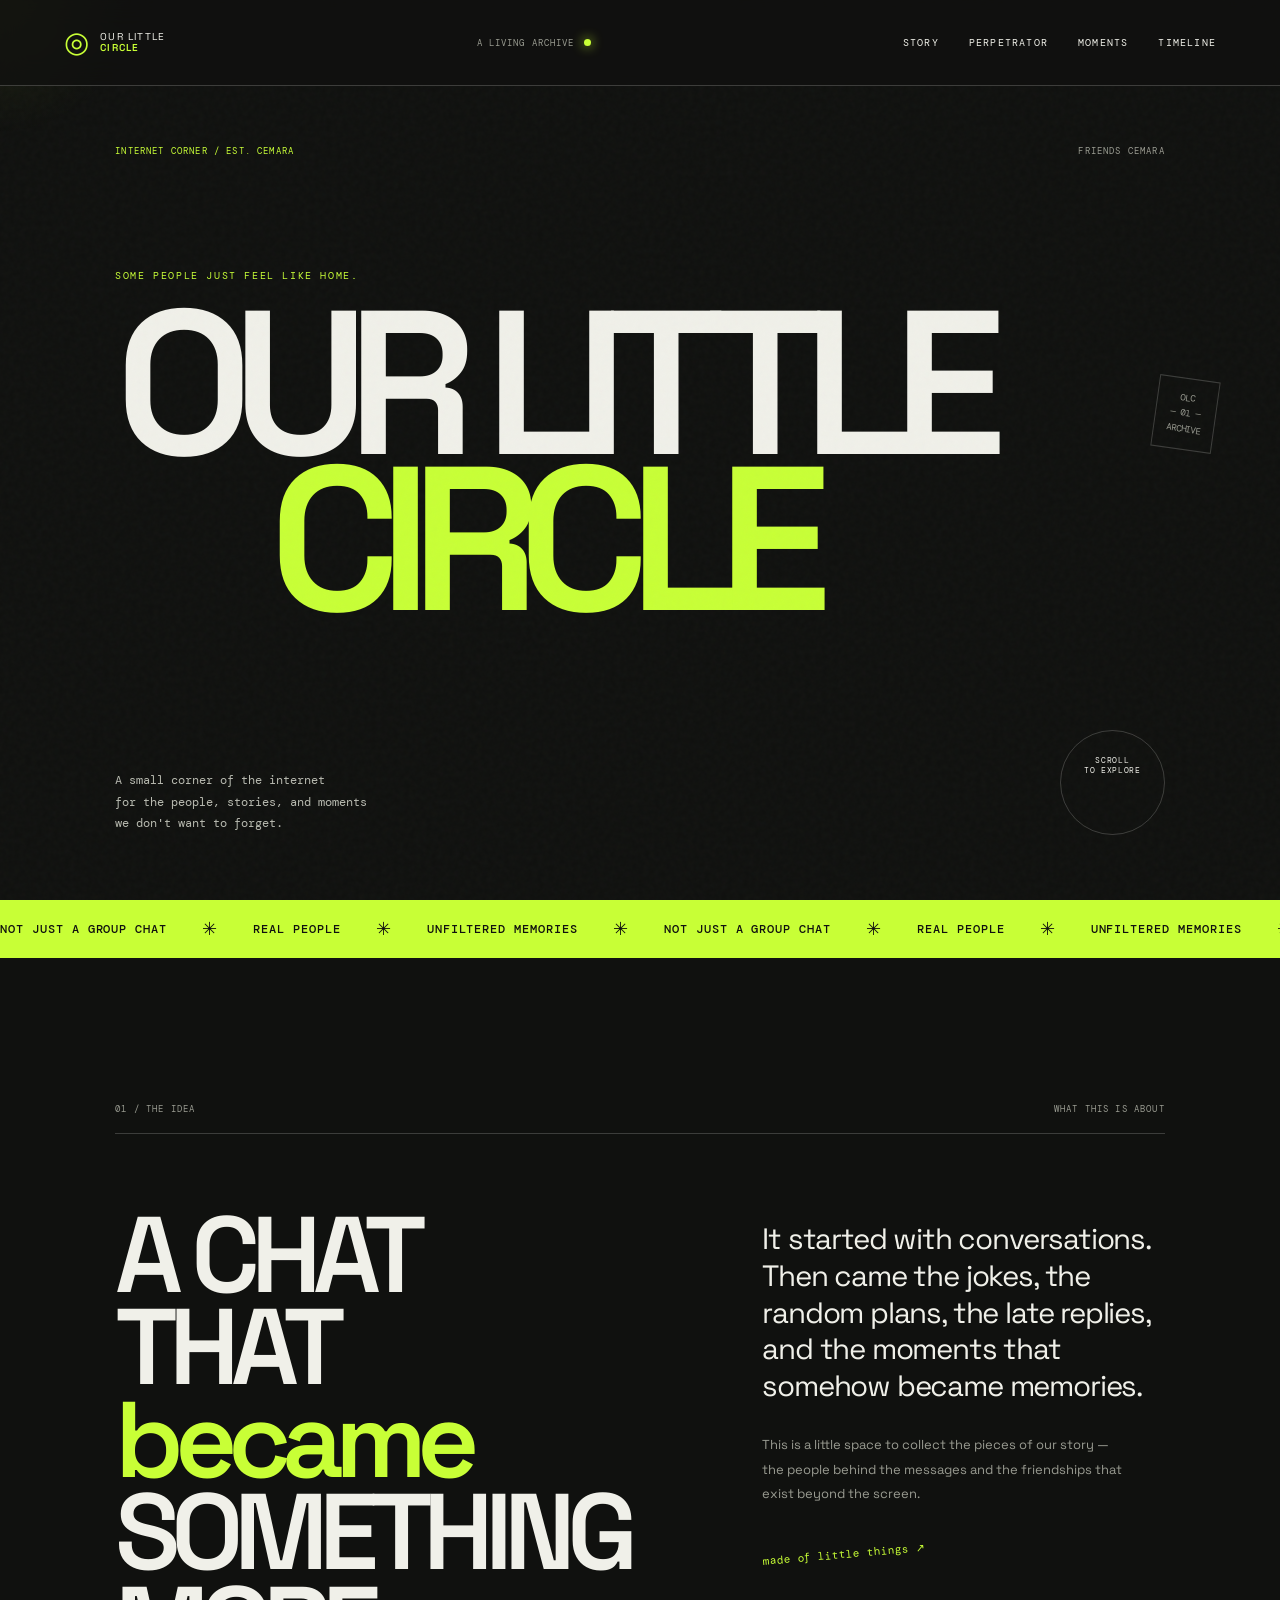
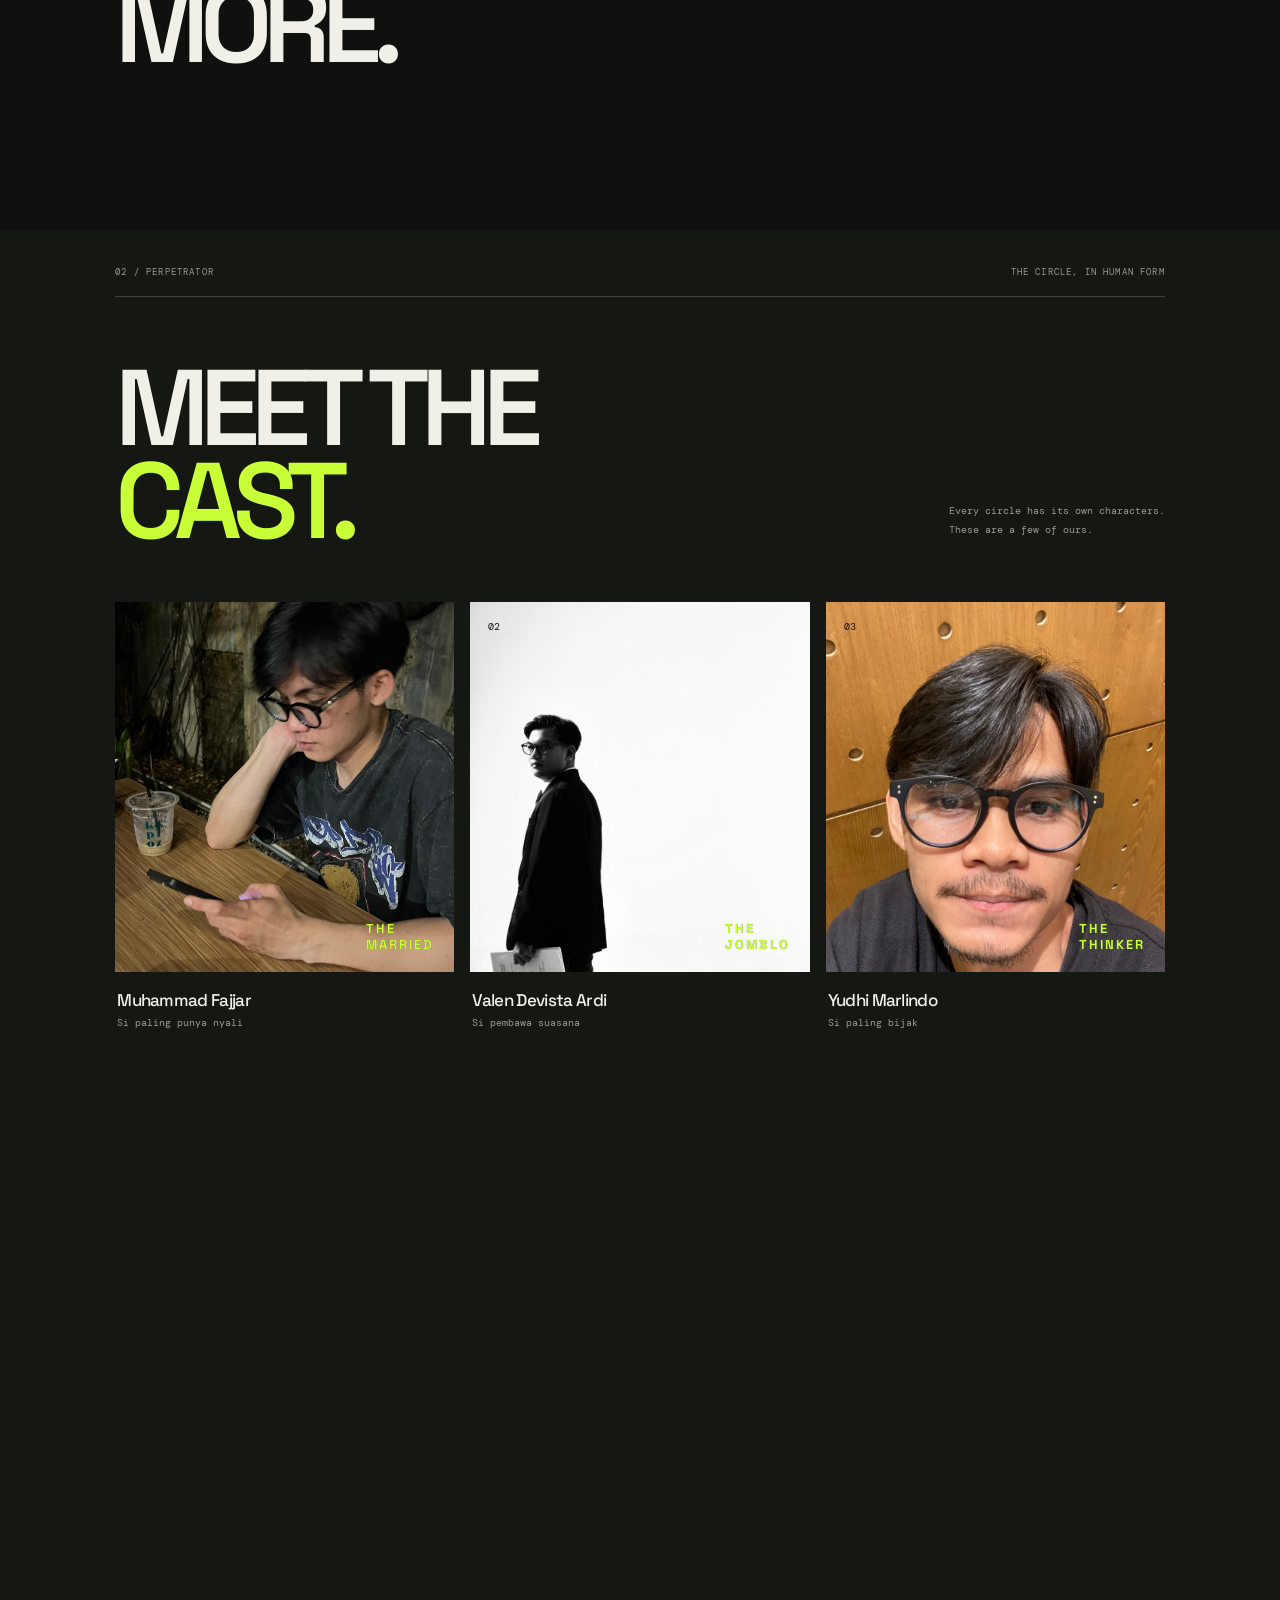
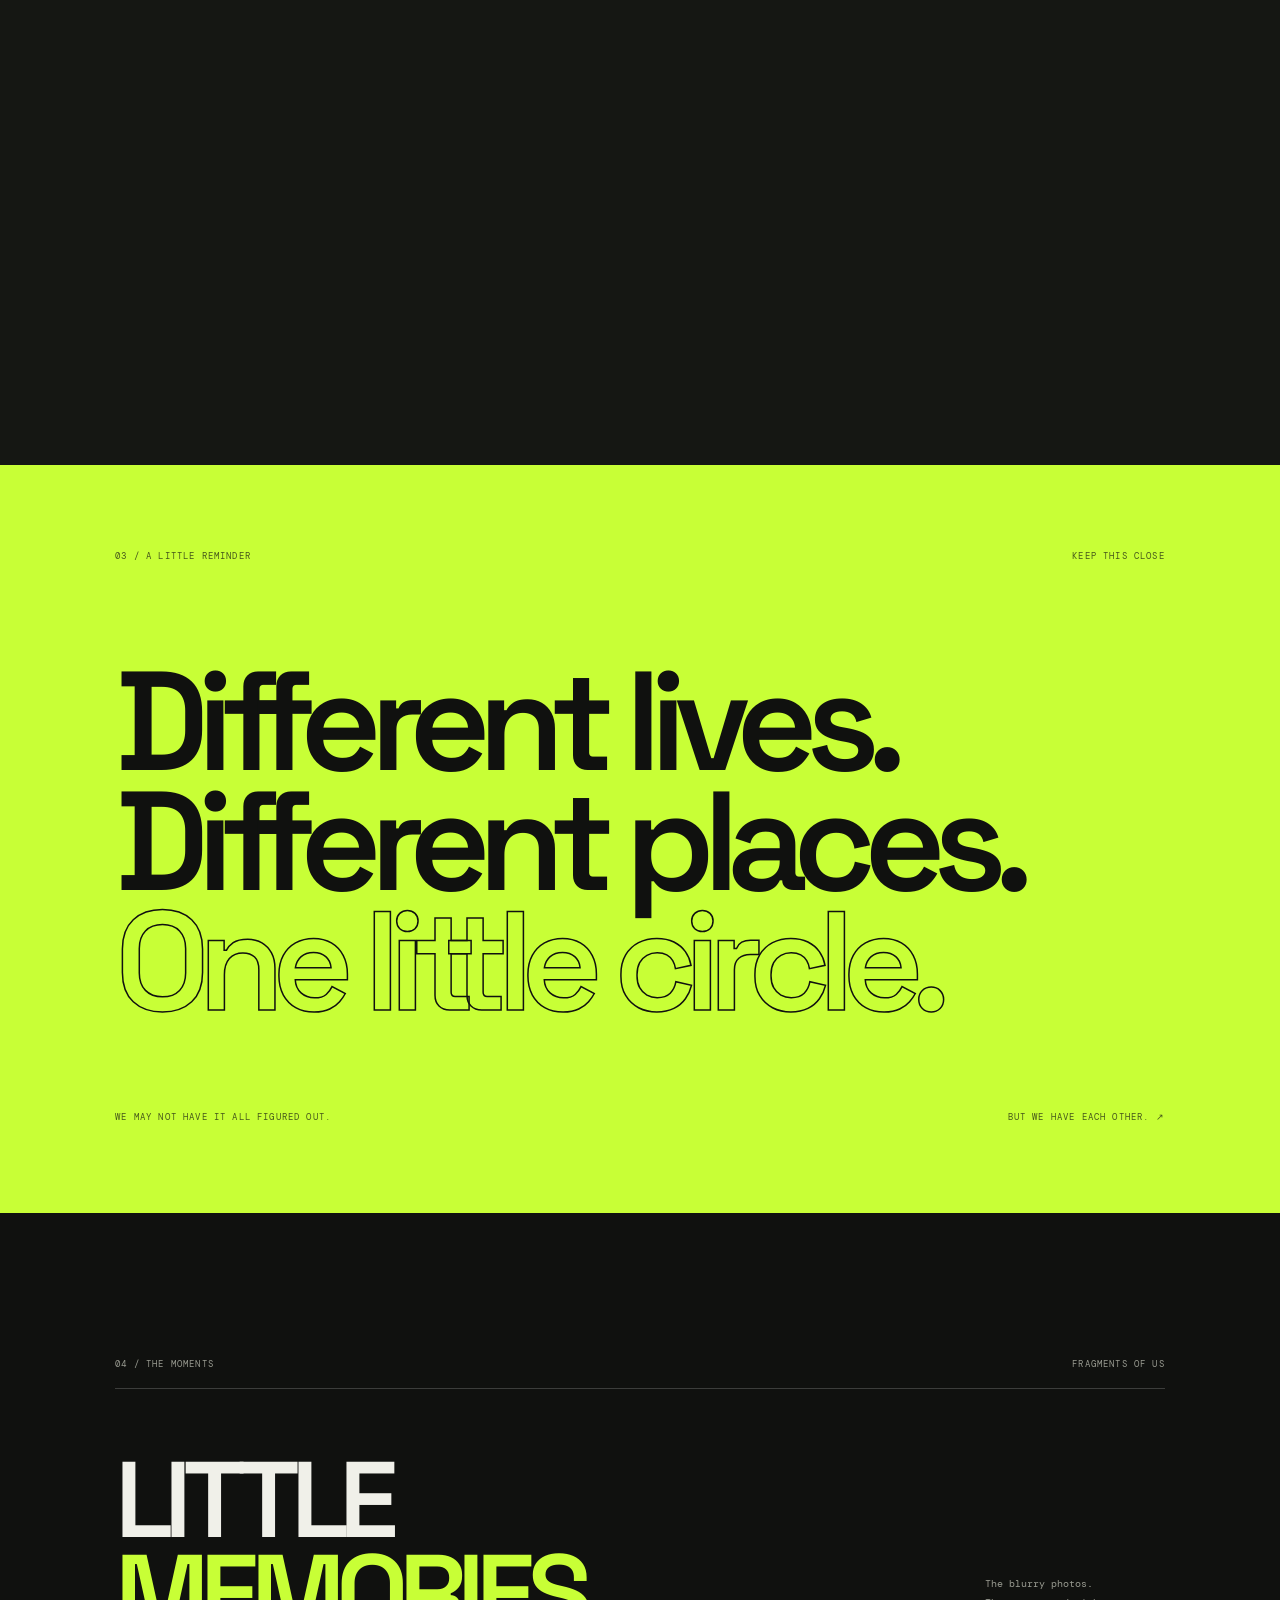
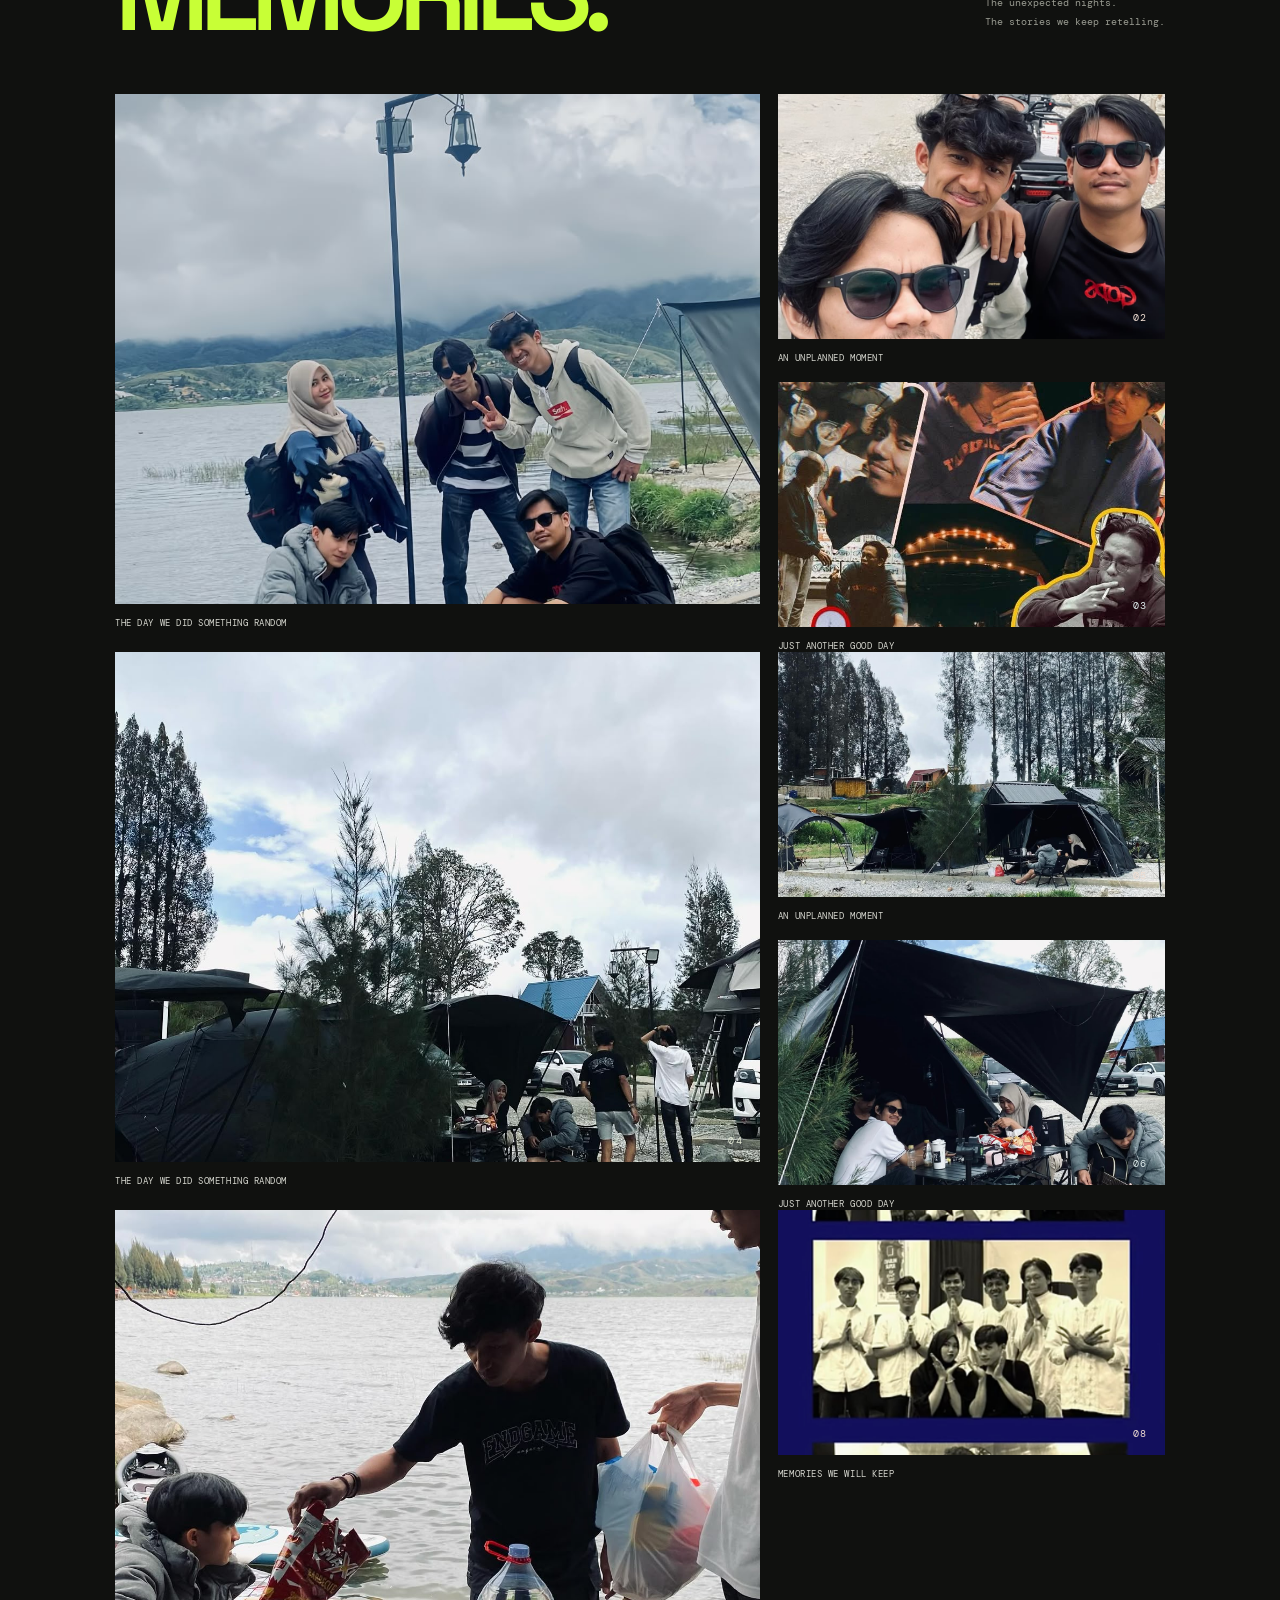
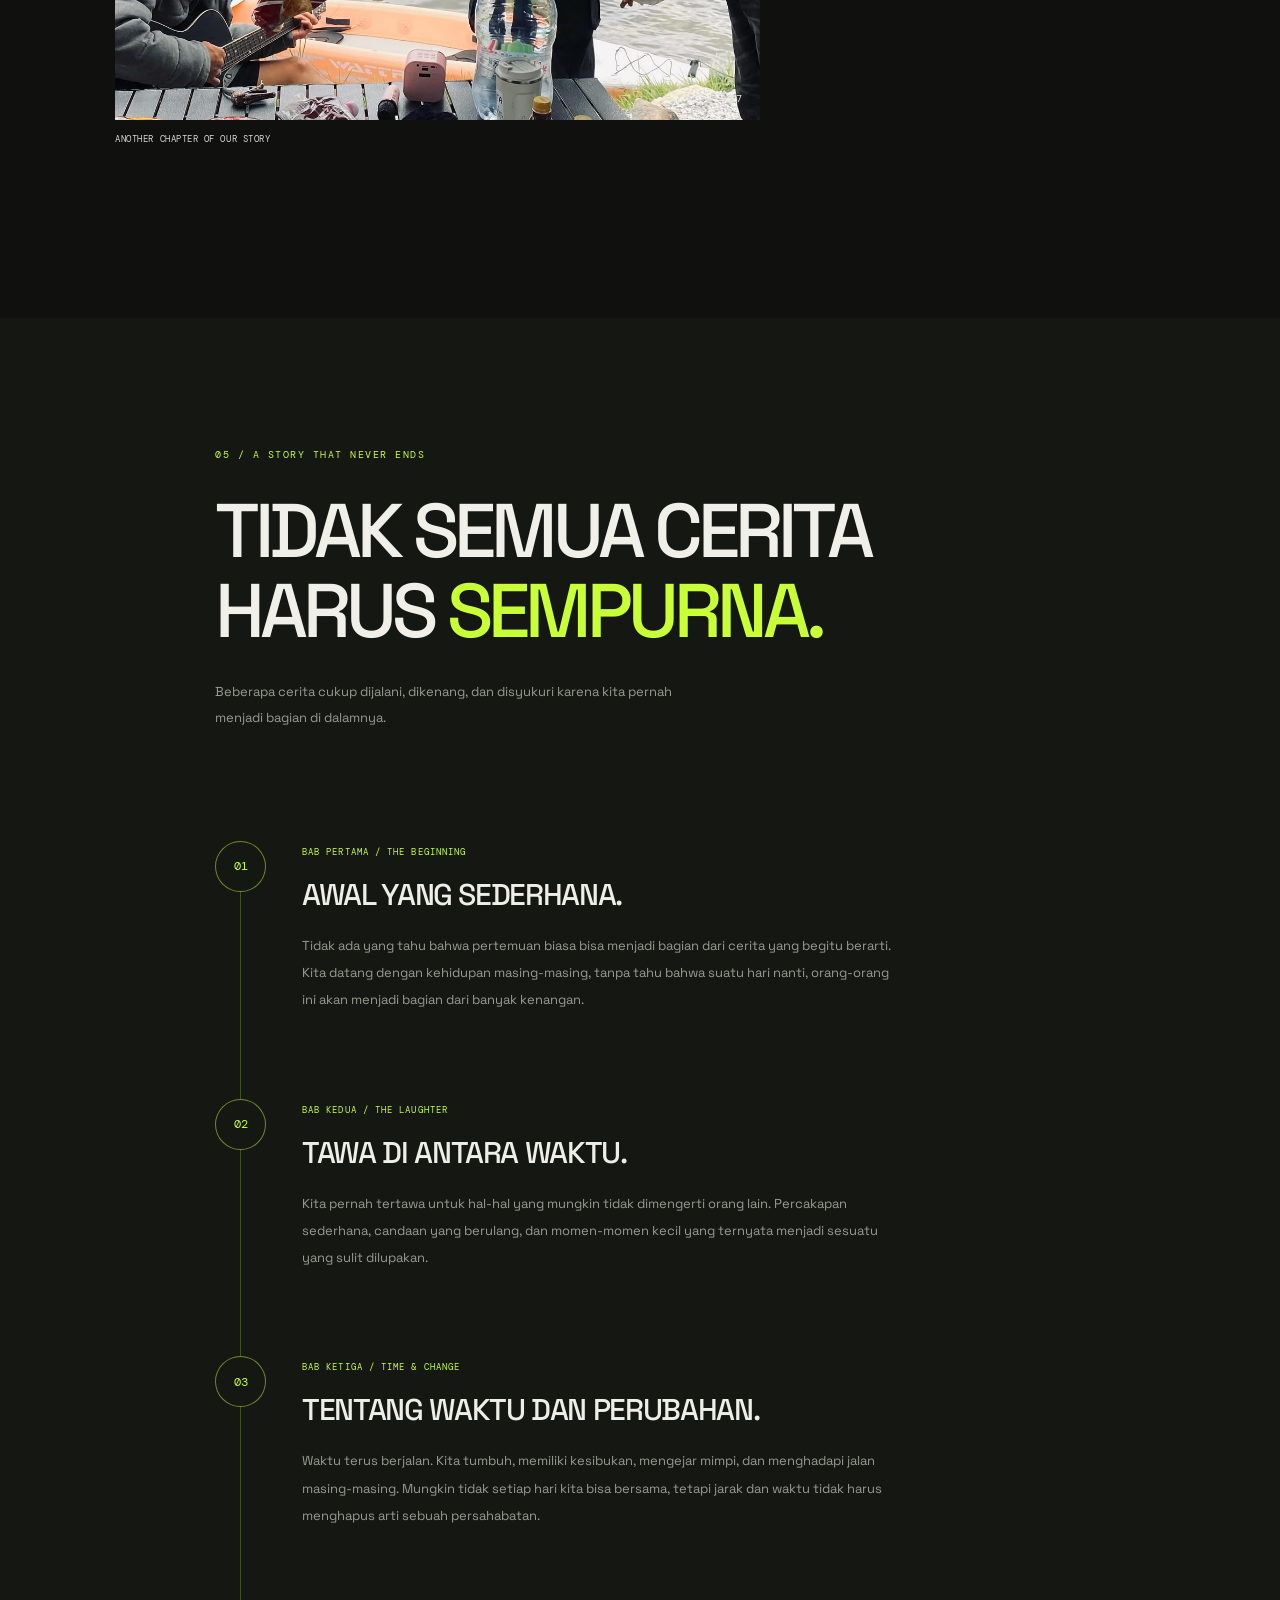
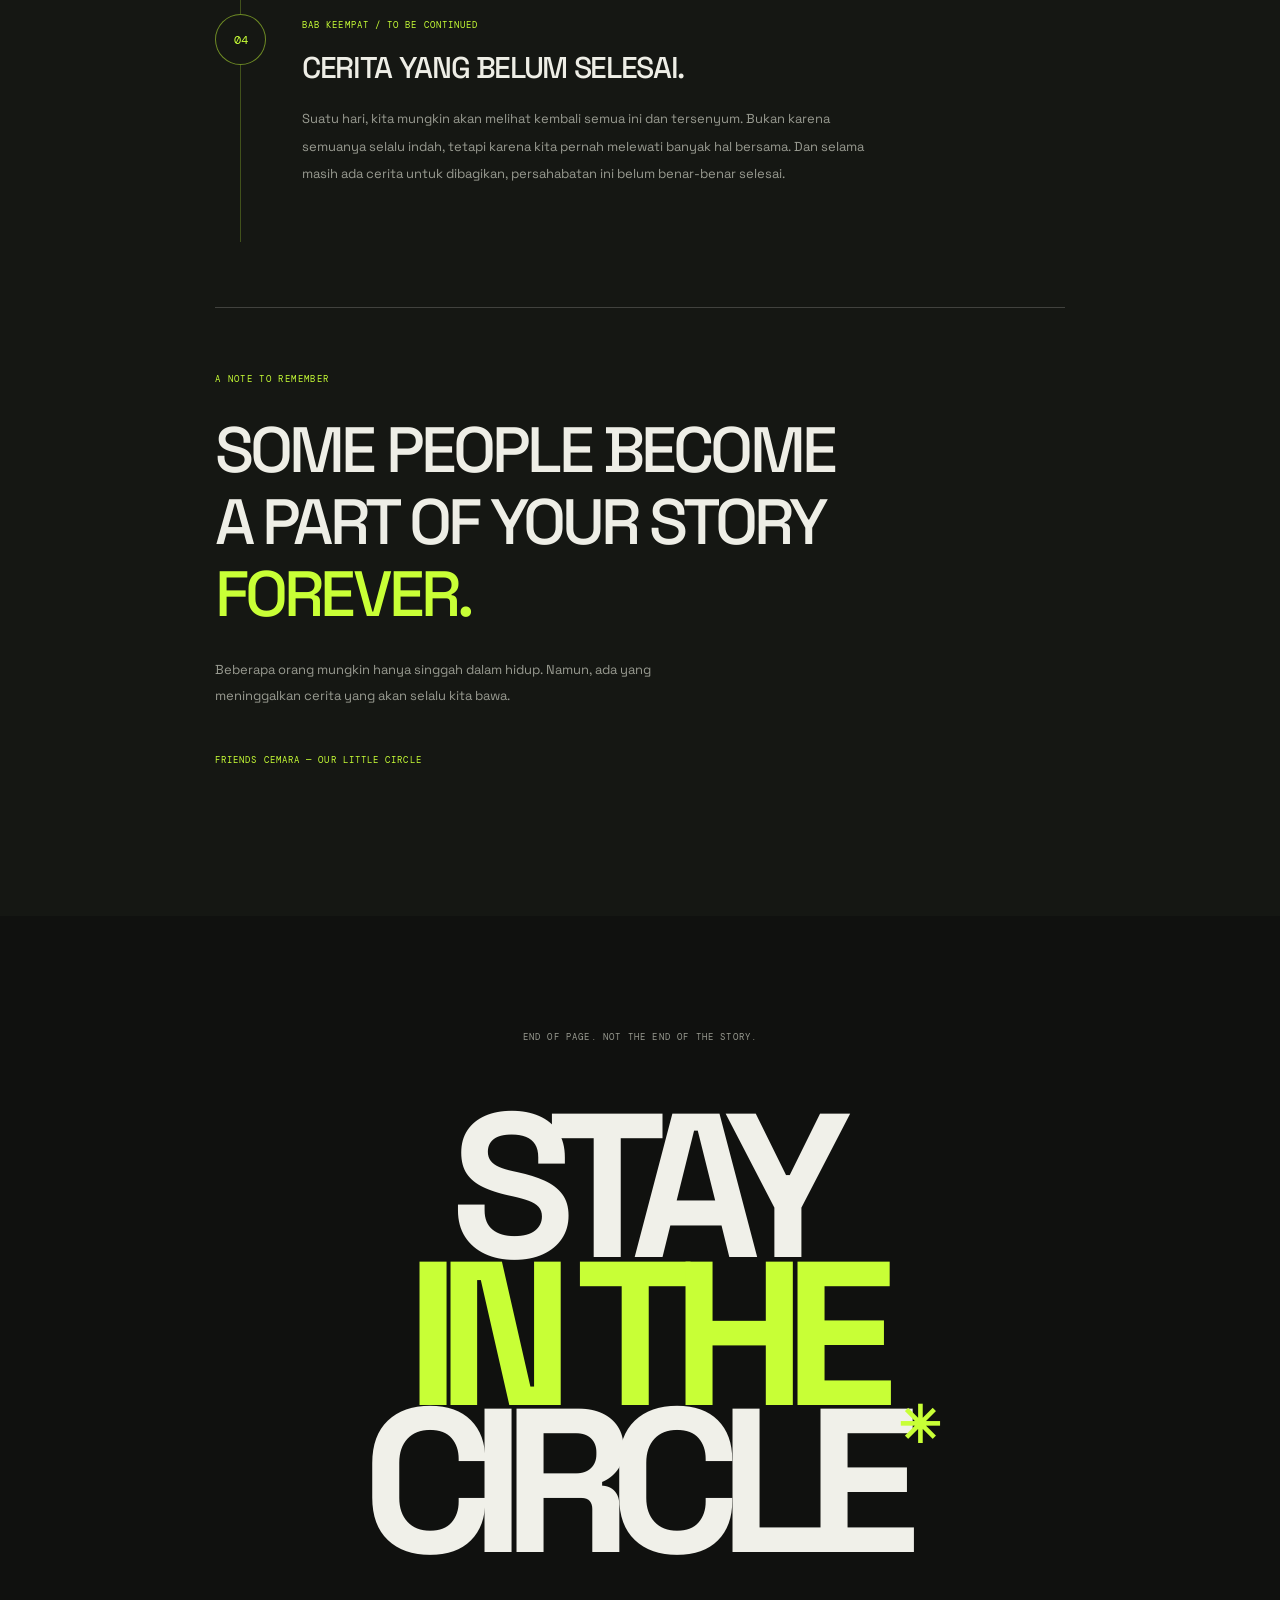
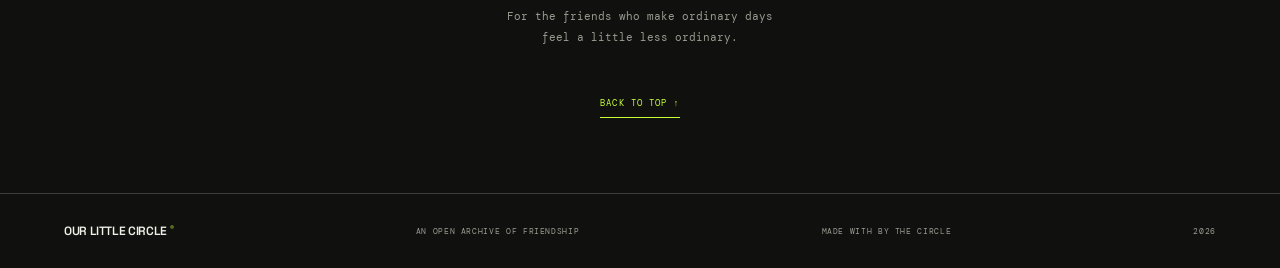
==== commit fac9718c: "Remove member-arrow spans from team members Removed member-arrow spans from multiple member sections" ====
--- a/index.html
+++ b/index.html
@@ -70,7 +70,9 @@
           <span class="title-line reveal">OUR LITTLE</span>
           <span class="title-line title-line-two reveal">
             <em>CIRCLE</em>
-            <span class="asterisk">✳</span>
+            <span class="asterisk">
+            <img src="assets/icons/bintang.png" class="icon-desktop" alt="">
+            <img src="assets/icons/bintang.png" class="icon-mobile" alt="">
           </span>
         </h1>
 
@@ -86,7 +88,10 @@
 
         <a class="round-link" href="#about" aria-label="Jelajahi cerita">
           <span>SCROLL<br>TO EXPLORE</span>
-          <b>↘</b>
+          <b class="round-arrow">
+        <img src="assets/icons/panah.png" class="icon-desktop" alt="">
+        <img src="assets/icons/panah.png" class="icon-mobile" alt="">
+          </b>
         </a>
 
       </div>
@@ -191,7 +196,7 @@
               <h3>Muhammad Fajjar</h3>
               <p>Si paling punya nyali</p>
             </div>
-            <span class="member-arrow">↗</span>
+            <span class="member-arrow"></span>
           </div>
         </article>
 
@@ -207,7 +212,7 @@
               <h3>Valen Devista Ardi</h3>
               <p>Si pembawa suasana</p>
             </div>
-            <span class="member-arrow">↗</span>
+            <span class="member-arrow"></span>
           </div>
         </article>
 
@@ -223,7 +228,7 @@
               <h3>Yudhi Marlindo</h3>
               <p>Si paling bijak</p>
             </div>
-            <span class="member-arrow">↗</span>
+            <span class="member-arrow"></span>
           </div>
         </article>
 
@@ -239,7 +244,7 @@
               <h3>Restu Hidayat</h3>
               <p>Si paling punya pendirian</p>
             </div>
-            <span class="member-arrow">↗</span>
+            <span class="member-arrow"></span>
           </div>
         </article>
 
@@ -255,7 +260,7 @@
               <h3>M Luthfi Arbera</h3>
               <p>Si paling pintar dan Ustad</p>
             </div>
-            <span class="member-arrow">↗</span>
+            <span class="member-arrow"></span>
           </div>
         </article>
 
@@ -271,7 +276,7 @@
               <h3>Mukhtaza Hamid</h3>
               <p>Si paling punya kreativitas</p>
             </div>
-            <span class="member-arrow">↗</span>
+            <span class="member-arrow"></span>
           </div>
         </article>
 
@@ -287,7 +292,7 @@
               <h3>Andika Aan</h3>
               <p>Si paling kerja keras</p>
             </div>
-            <span class="member-arrow">↗</span>
+            <span class="member-arrow"></span>
           </div>
         </article>
 
@@ -303,7 +308,7 @@
               <h3>Sri Rahmawati</h3>
               <p>Si paling nana</p>
             </div>
-            <span class="member-arrow">↗</span>
+            <span class="member-arrow"></span>
           </div>
         </article>
 
--- a/style.css
+++ b/style.css
@@ -1508,5 +1508,19 @@
 .memory-placeholder img {
   backface-visibility: hidden;
 }
-
-}+/* ICON RESPONSIVE LAPTOP DAN HP */
+
+.icon-mobile {
+    display: none;
+}
+
+@media (max-width: 768px) {
+    .icon-desktop {
+        display: none;
+    }
+
+    .icon-mobile {
+        display: inline-block;
+    }
+}
+}
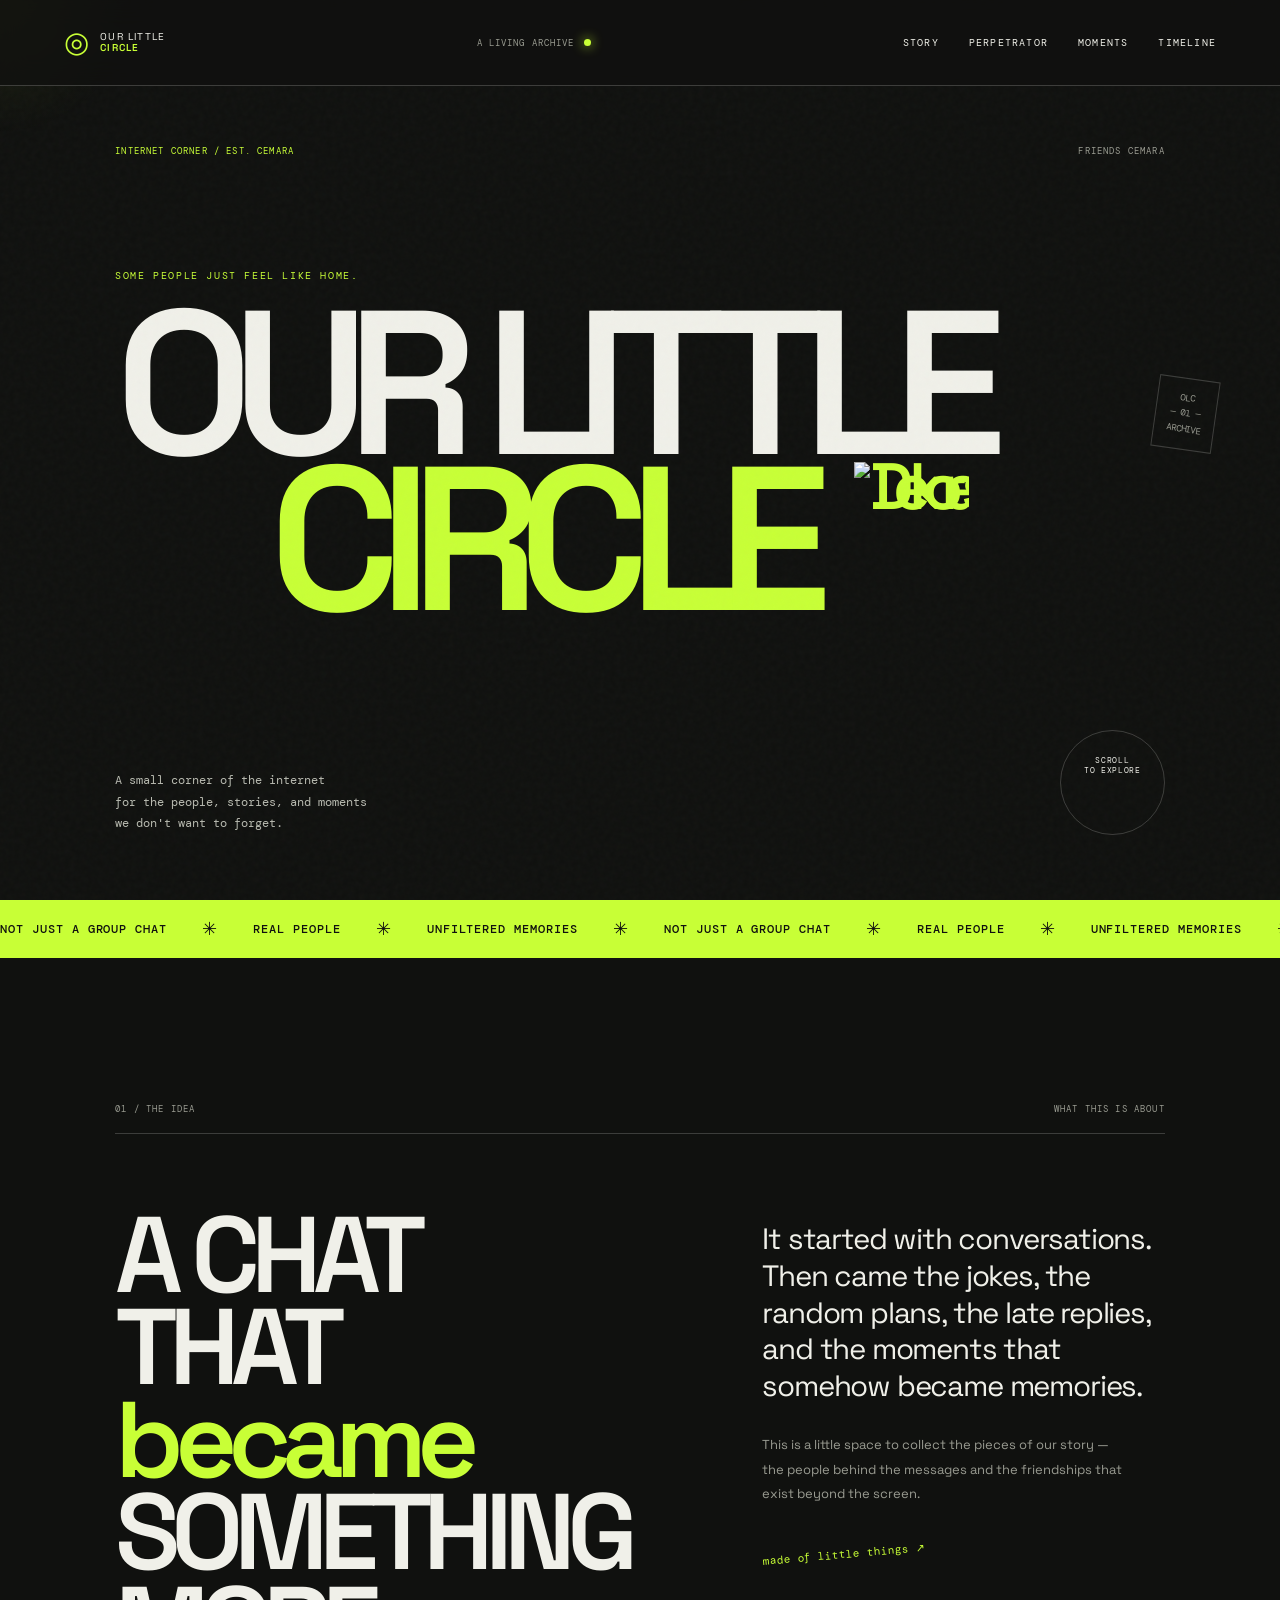
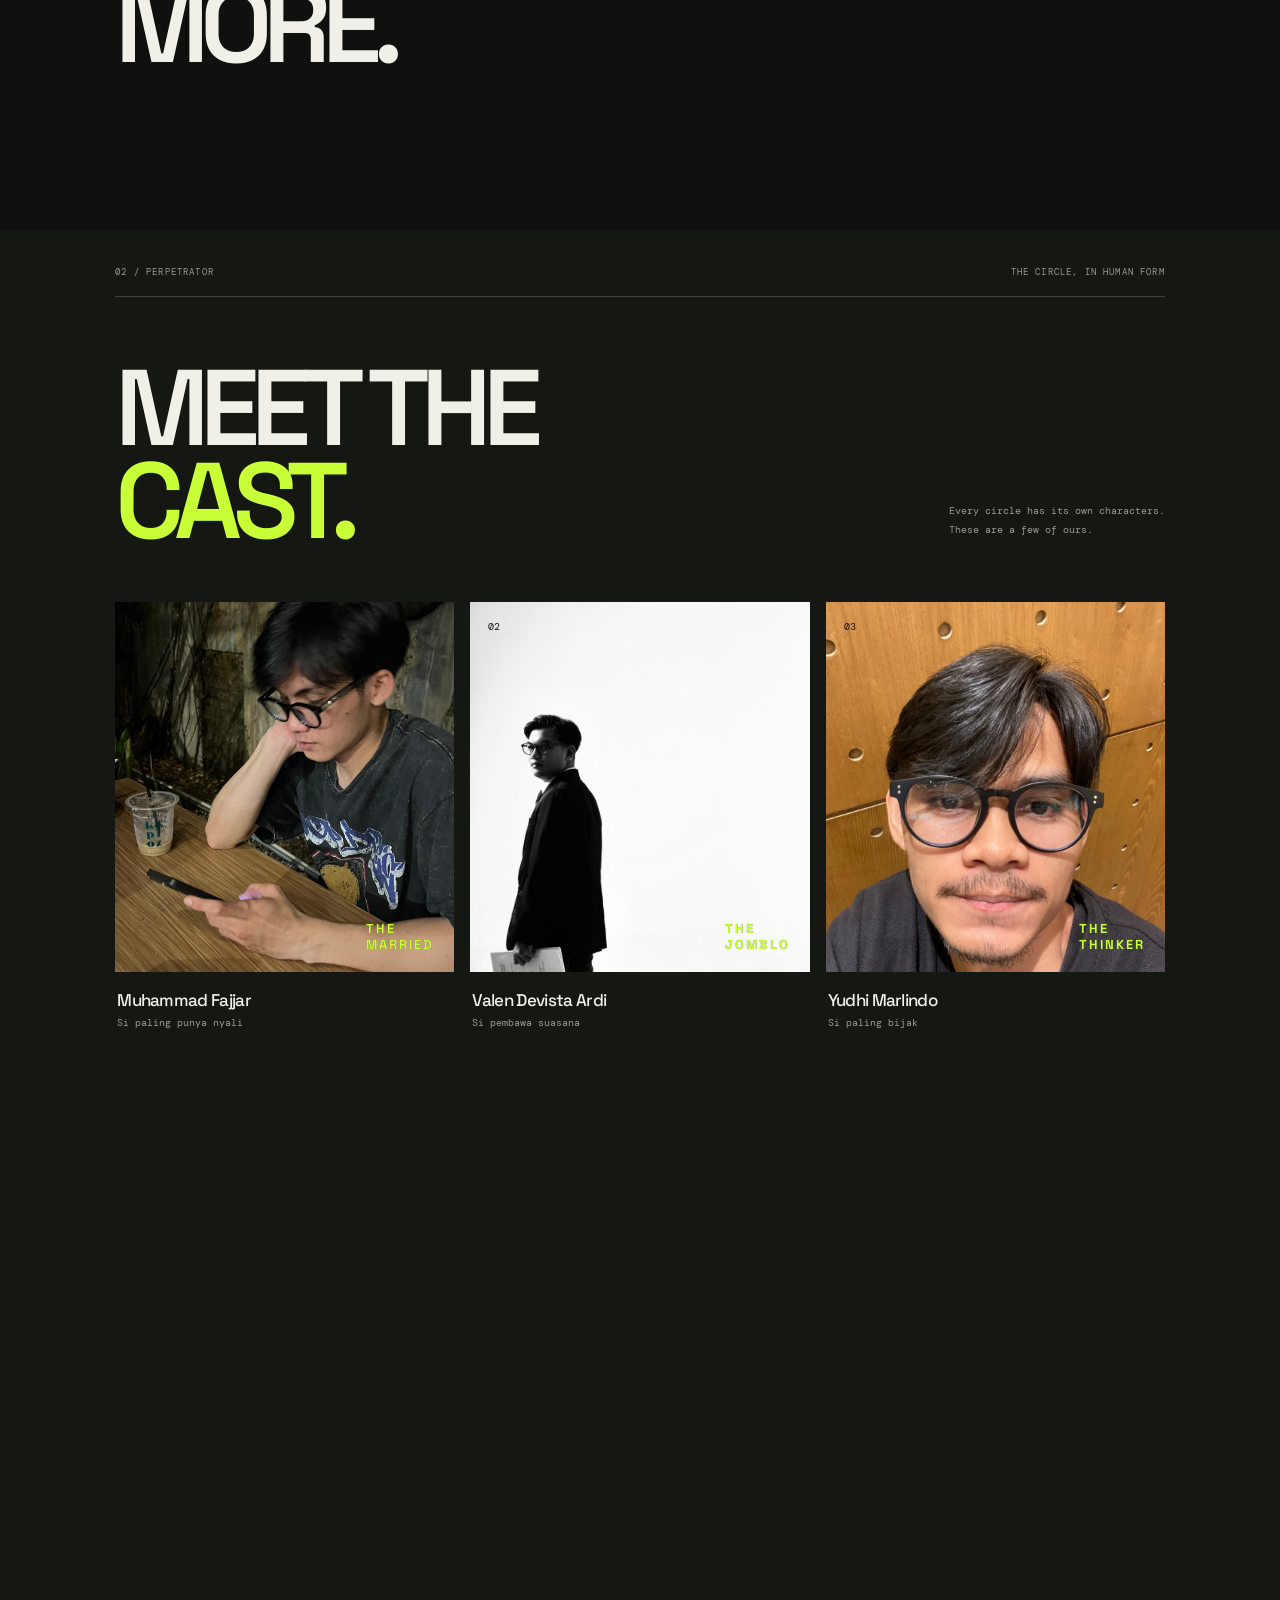
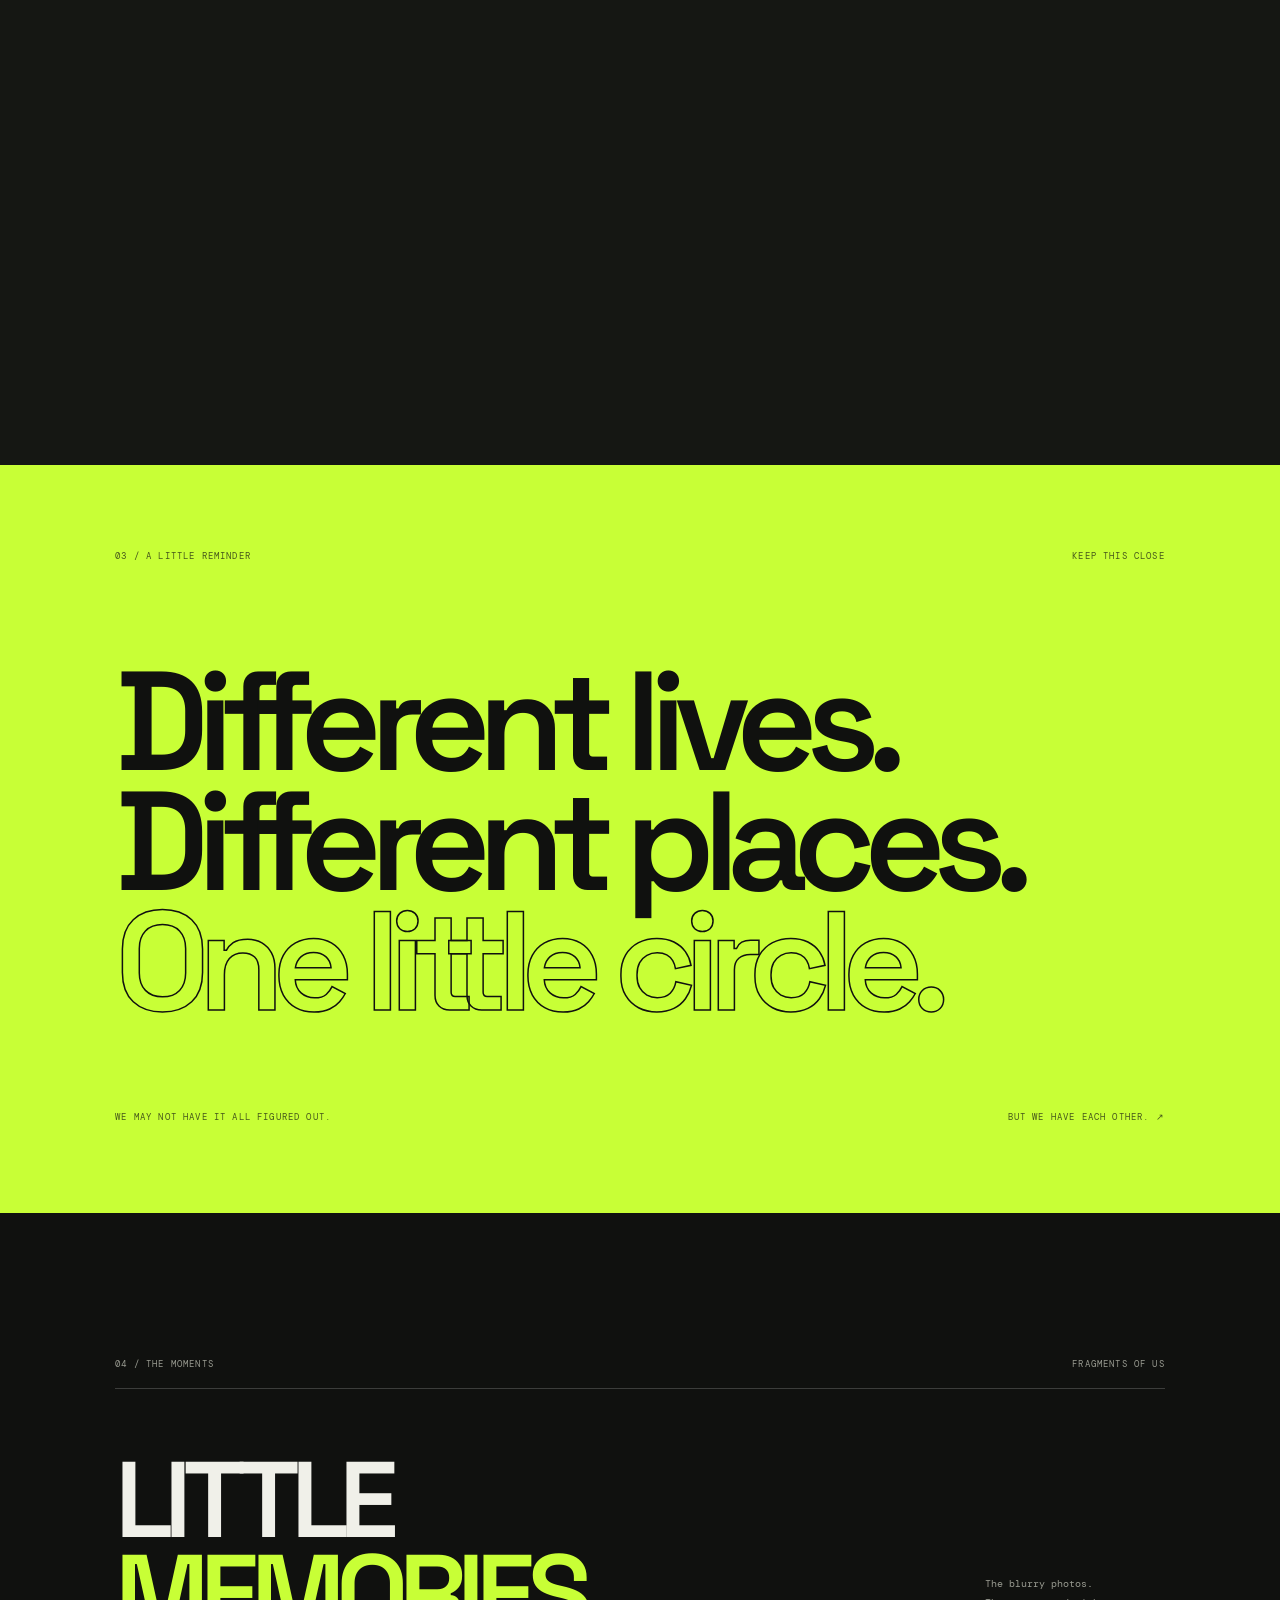
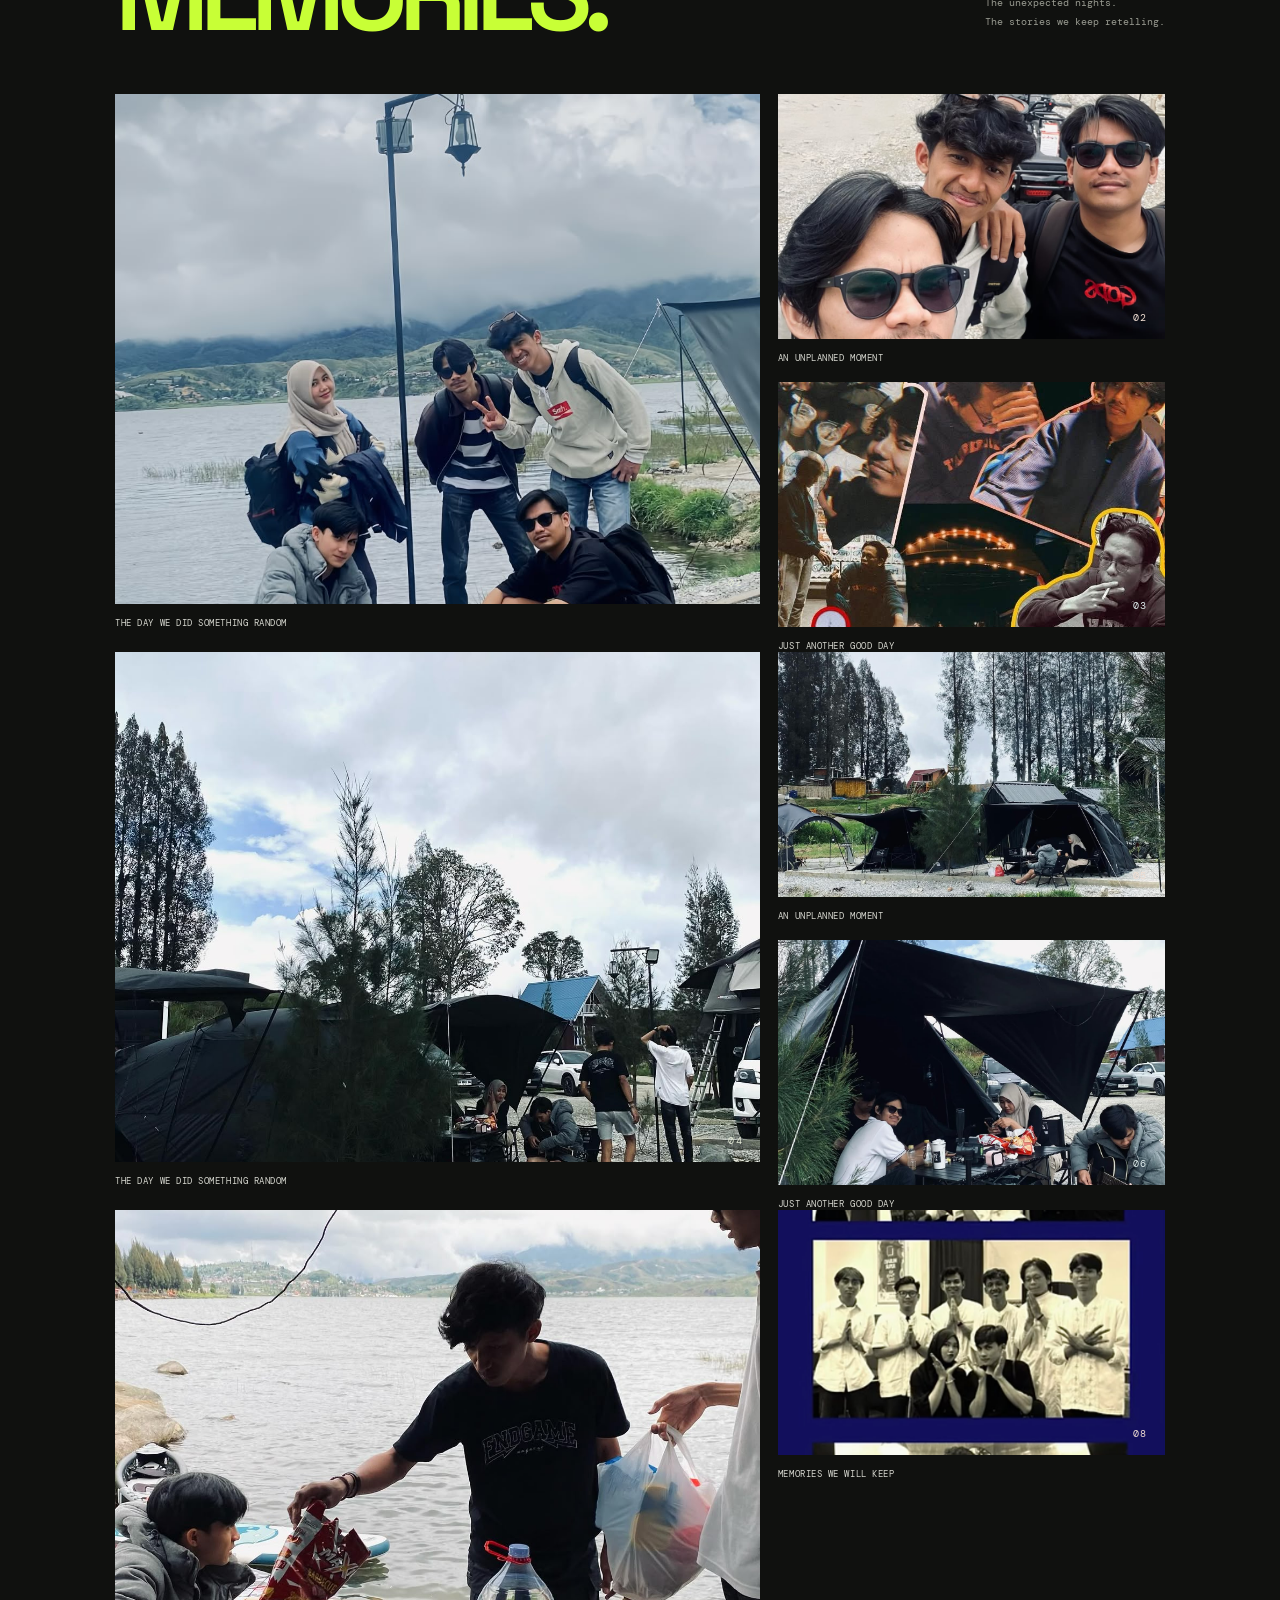
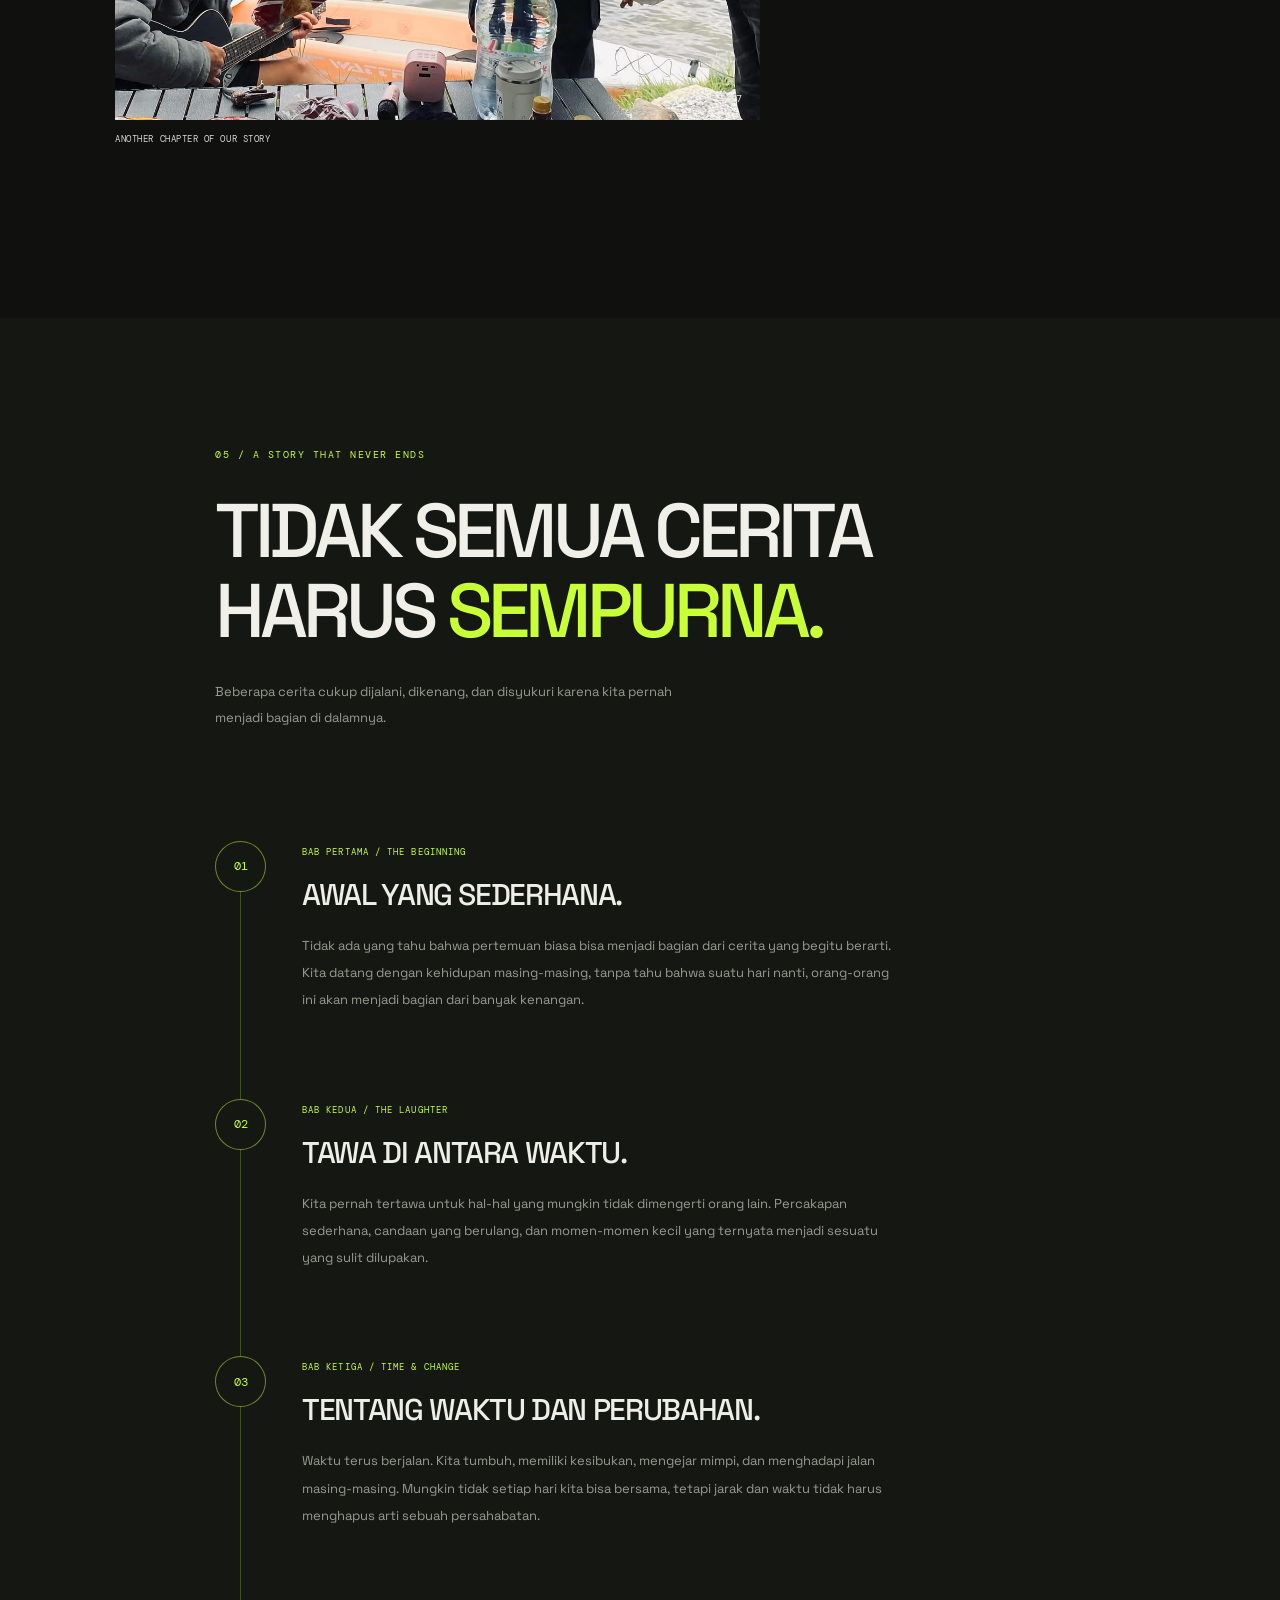
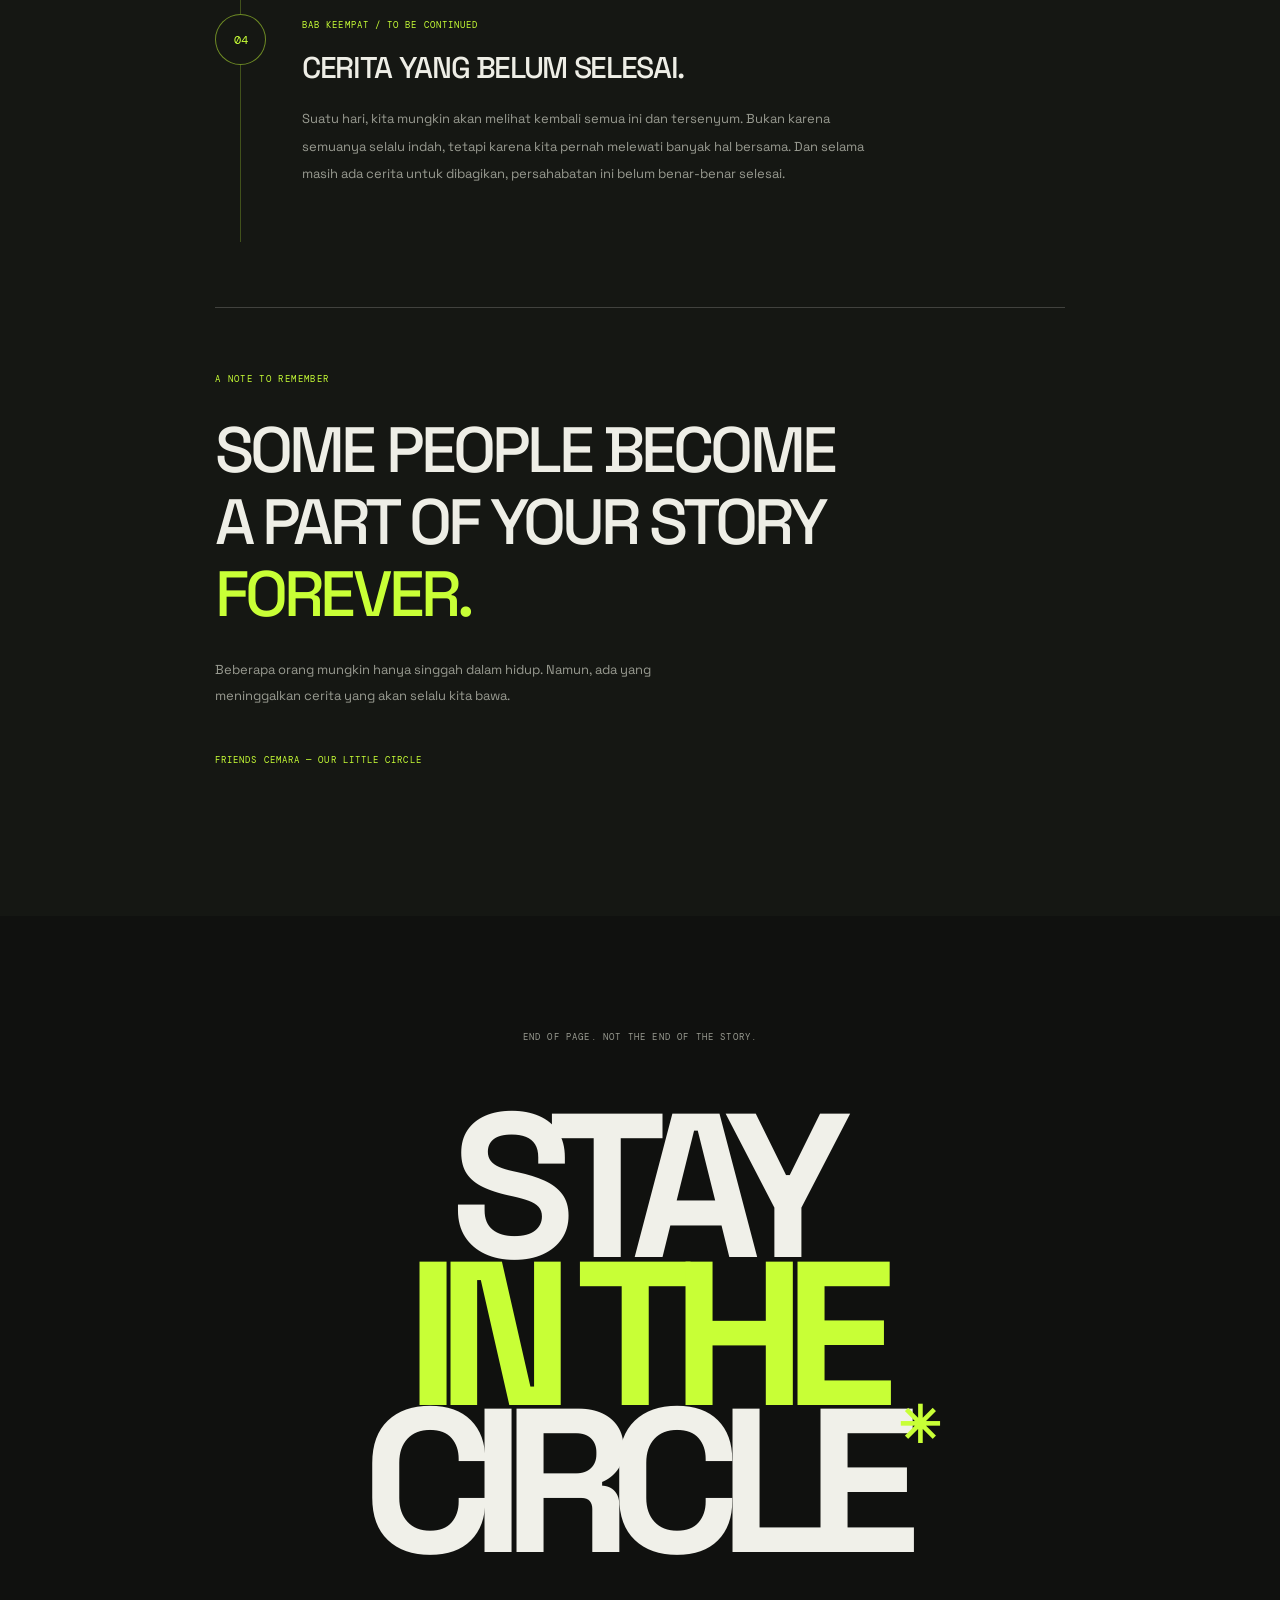
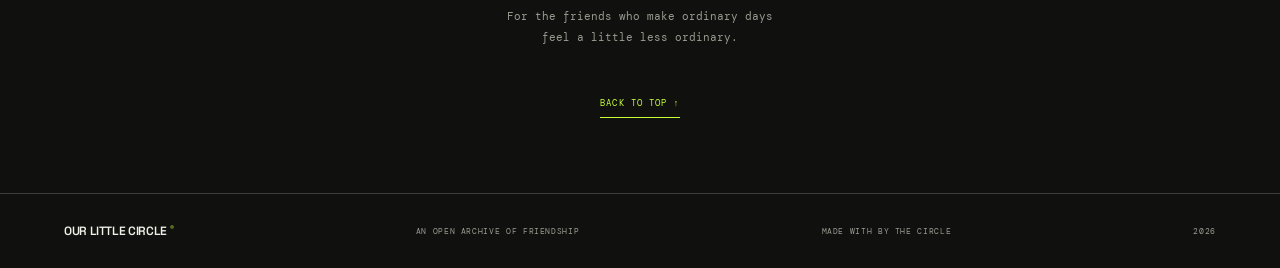
==== commit 14bf7ec2: "Refactor hero title and scroll link structure" ====
--- a/index.html
+++ b/index.html
@@ -66,15 +66,19 @@
           SOME PEOPLE JUST FEEL LIKE HOME.
         </p>
 
+
         <h1 class="hero-title">
-          <span class="title-line reveal">OUR LITTLE</span>
-          <span class="title-line title-line-two reveal">
-            <em>CIRCLE</em>
-            <span class="asterisk">
-            <img src="assets/icons/bintang.png" class="icon-desktop" alt="">
-            <img src="assets/icons/bintang.png" class="icon-mobile" alt="">
-          </span>
+            <span class="title-line reveal">OUR LITTLE</span>
+        
+            <span class="title-line title-line-two reveal">
+                <em>CIRCLE</em>
+        
+                <span class="asterisk">
+                    <img src="assets/icons/bintang.png" alt="Dekorasi">
+                </span>
+            </span>
         </h1>
+
 
       </div>
 
@@ -86,13 +90,15 @@
           we don't want to forget.
         </p>
 
+
         <a class="round-link" href="#about" aria-label="Jelajahi cerita">
-          <span>SCROLL<br>TO EXPLORE</span>
-          <b class="round-arrow">
-        <img src="assets/icons/panah.png" class="icon-desktop" alt="">
-        <img src="assets/icons/panah.png" class="icon-mobile" alt="">
-          </b>
+            <span>SCROLL<br>TO EXPLORE</span>
+        
+            <b class="round-arrow">
+                <img src="assets/icons/panah.png" alt="">
+            </b>
         </a>
+
 
       </div>
 
--- a/style.css
+++ b/style.css
@@ -1523,4 +1523,26 @@
         display: inline-block;
     }
 }
-}
+   /* PNG ARROW RESPONSIVE */
+
+.round-arrow img {
+    width: 24px;
+    height: 24px;
+    object-fit: contain;
+    display: block;
+}
+
+.round-arrow .icon-mobile {
+    display: none;
+}
+
+@media (max-width: 768px) {
+    .round-arrow .icon-desktop {
+        display: none;
+    }
+
+    .round-arrow .icon-mobile {
+        display: block;
+    }
+}
+}
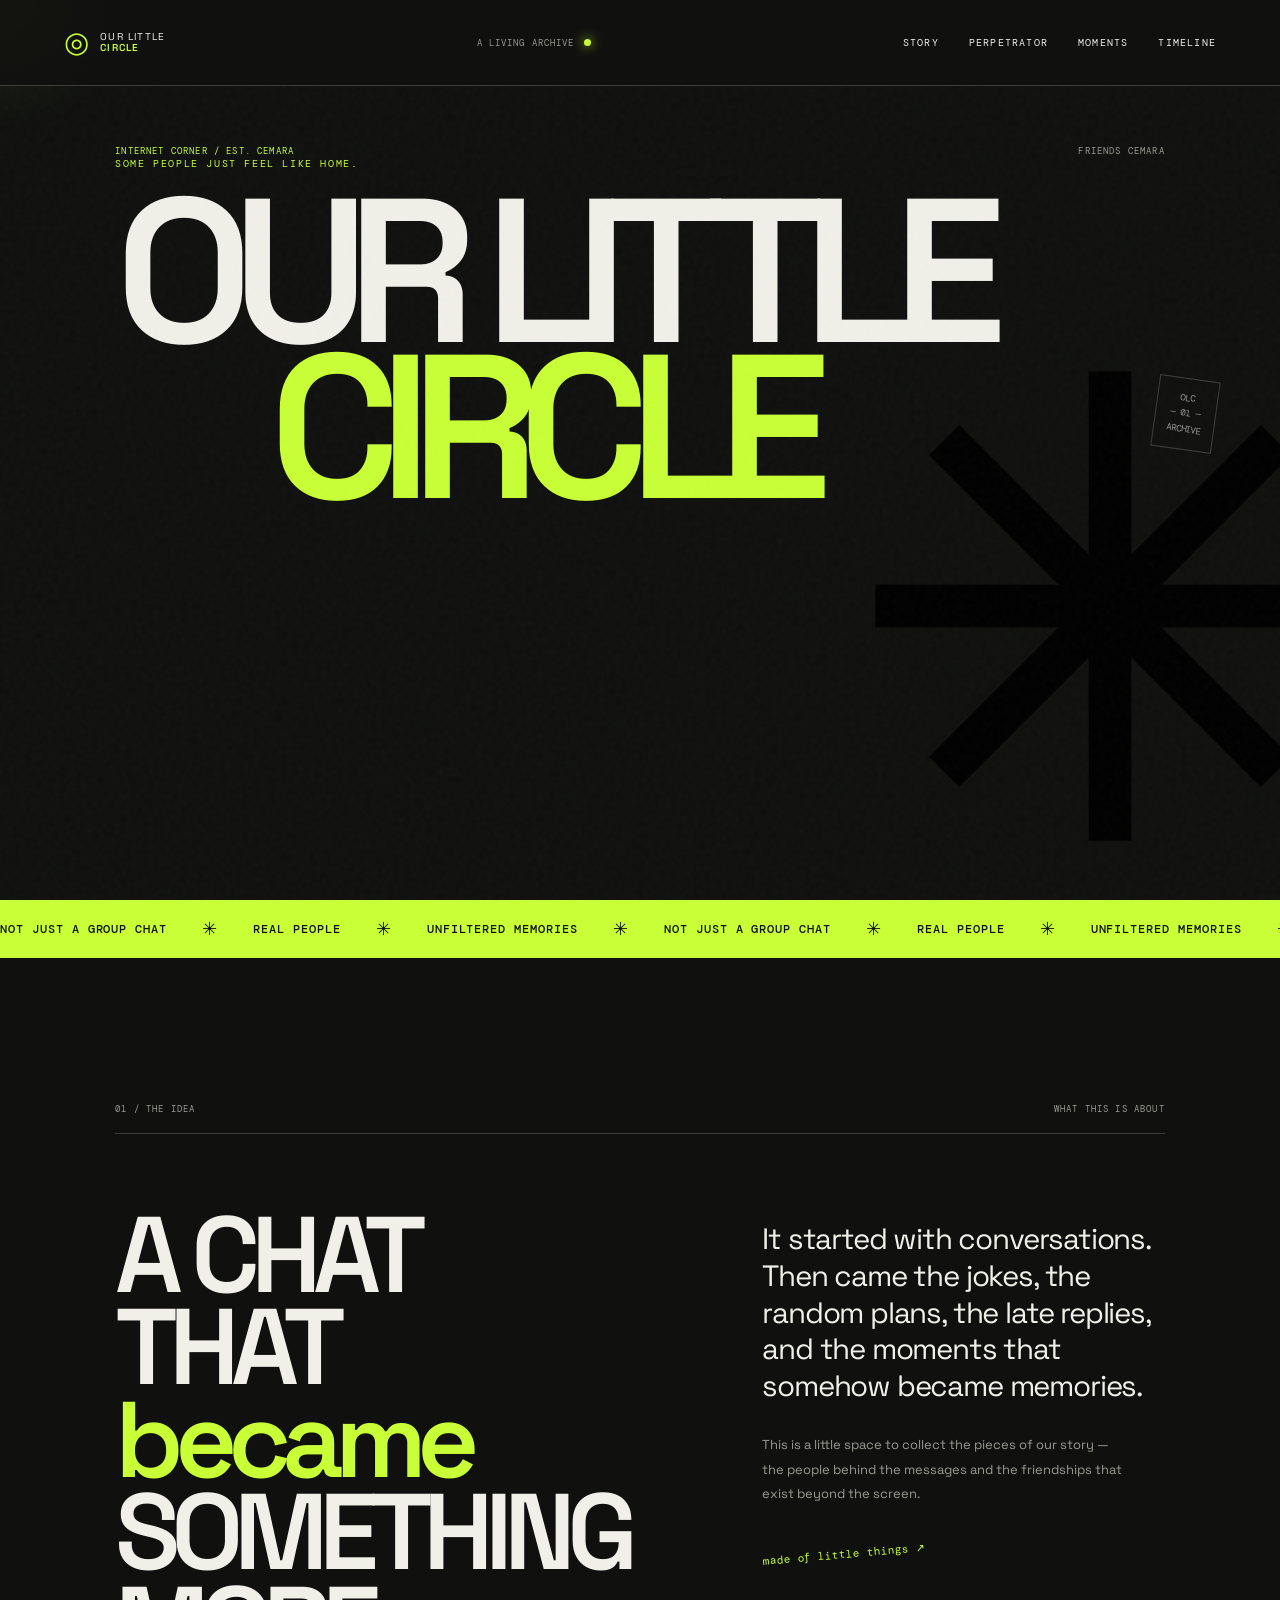
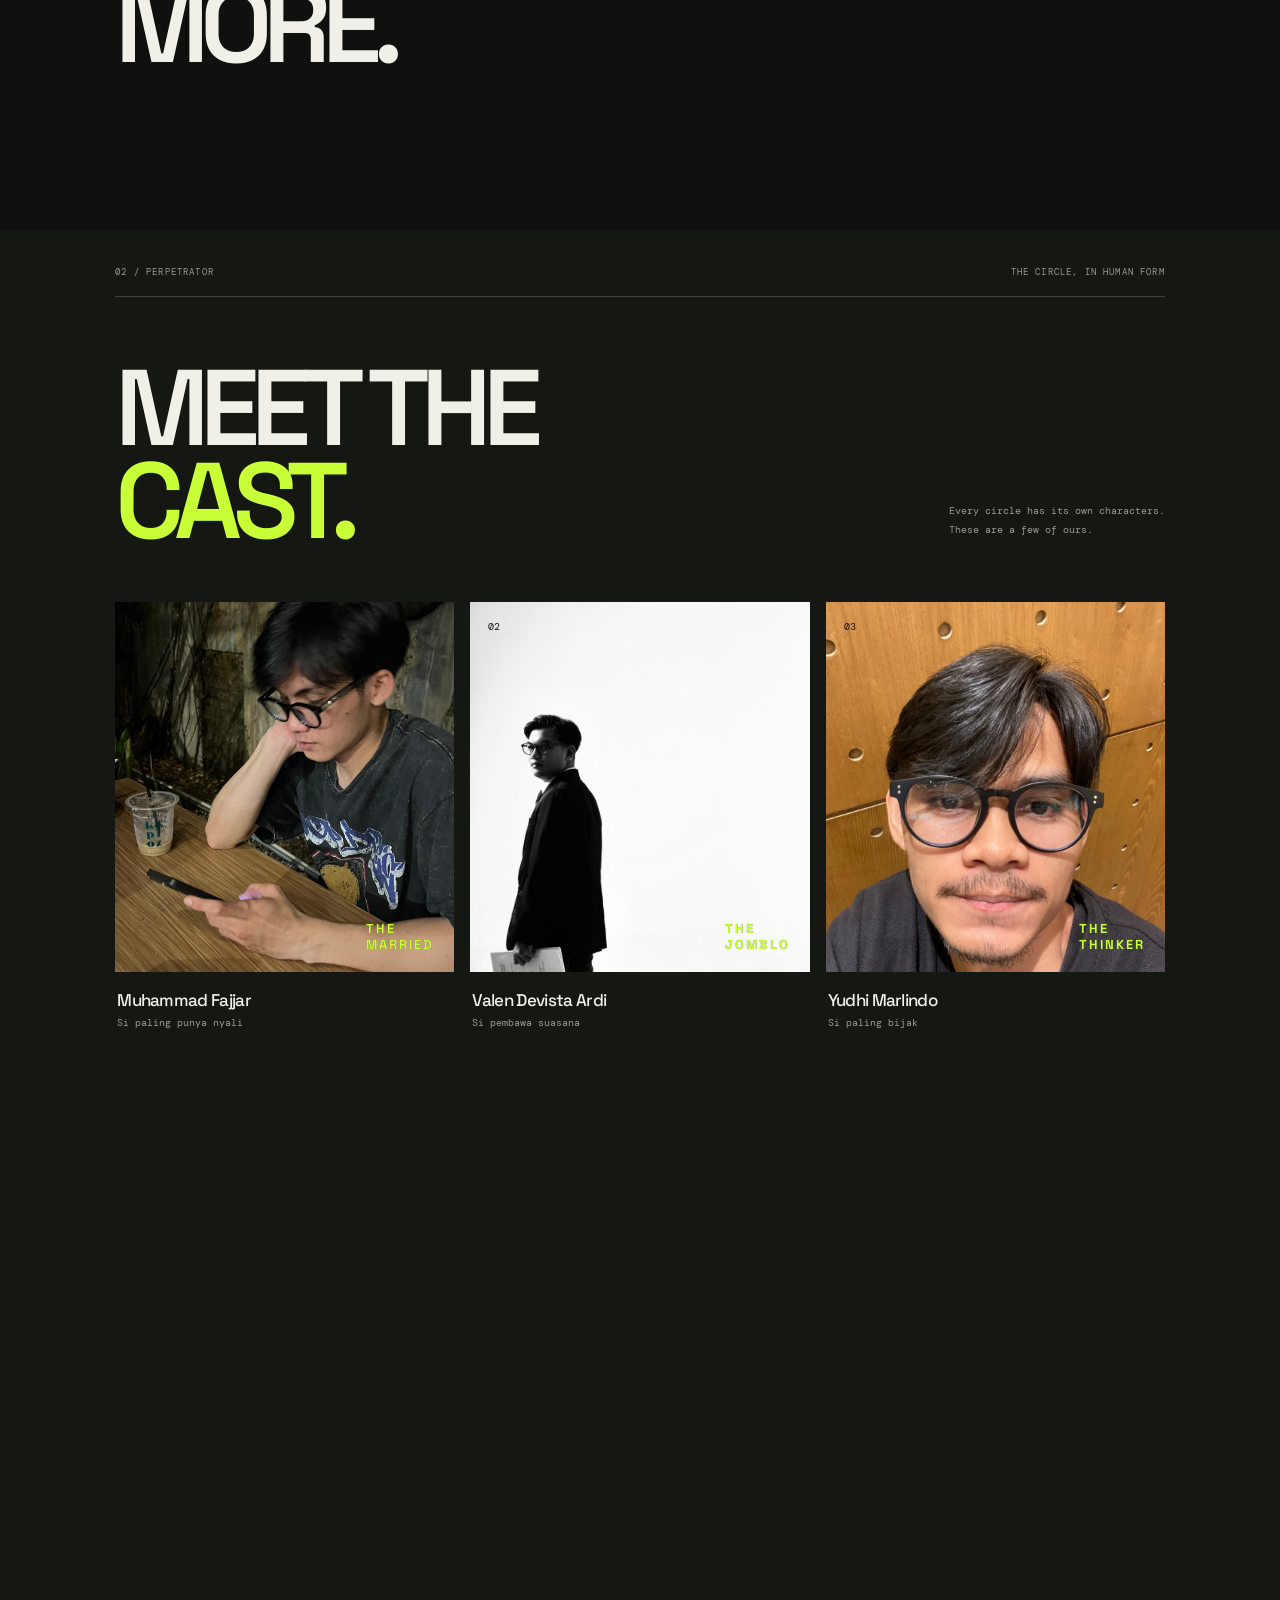
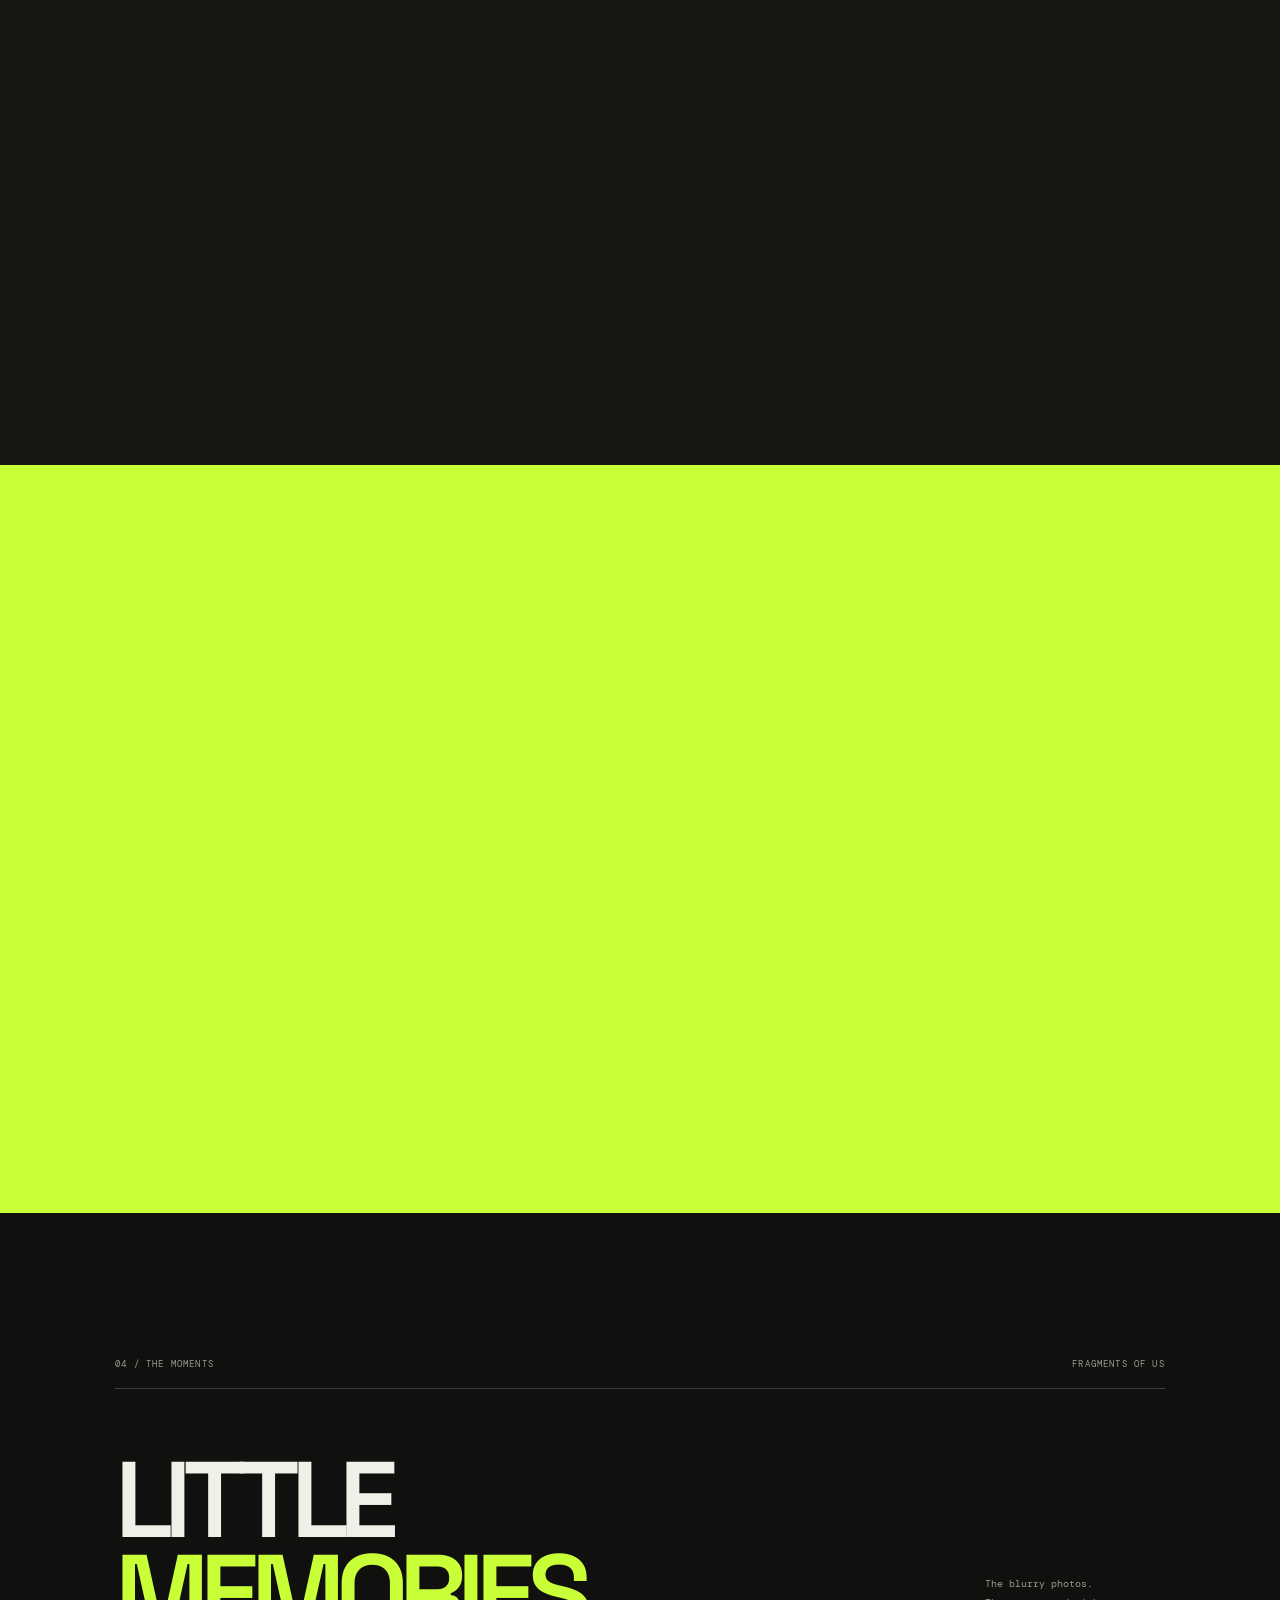
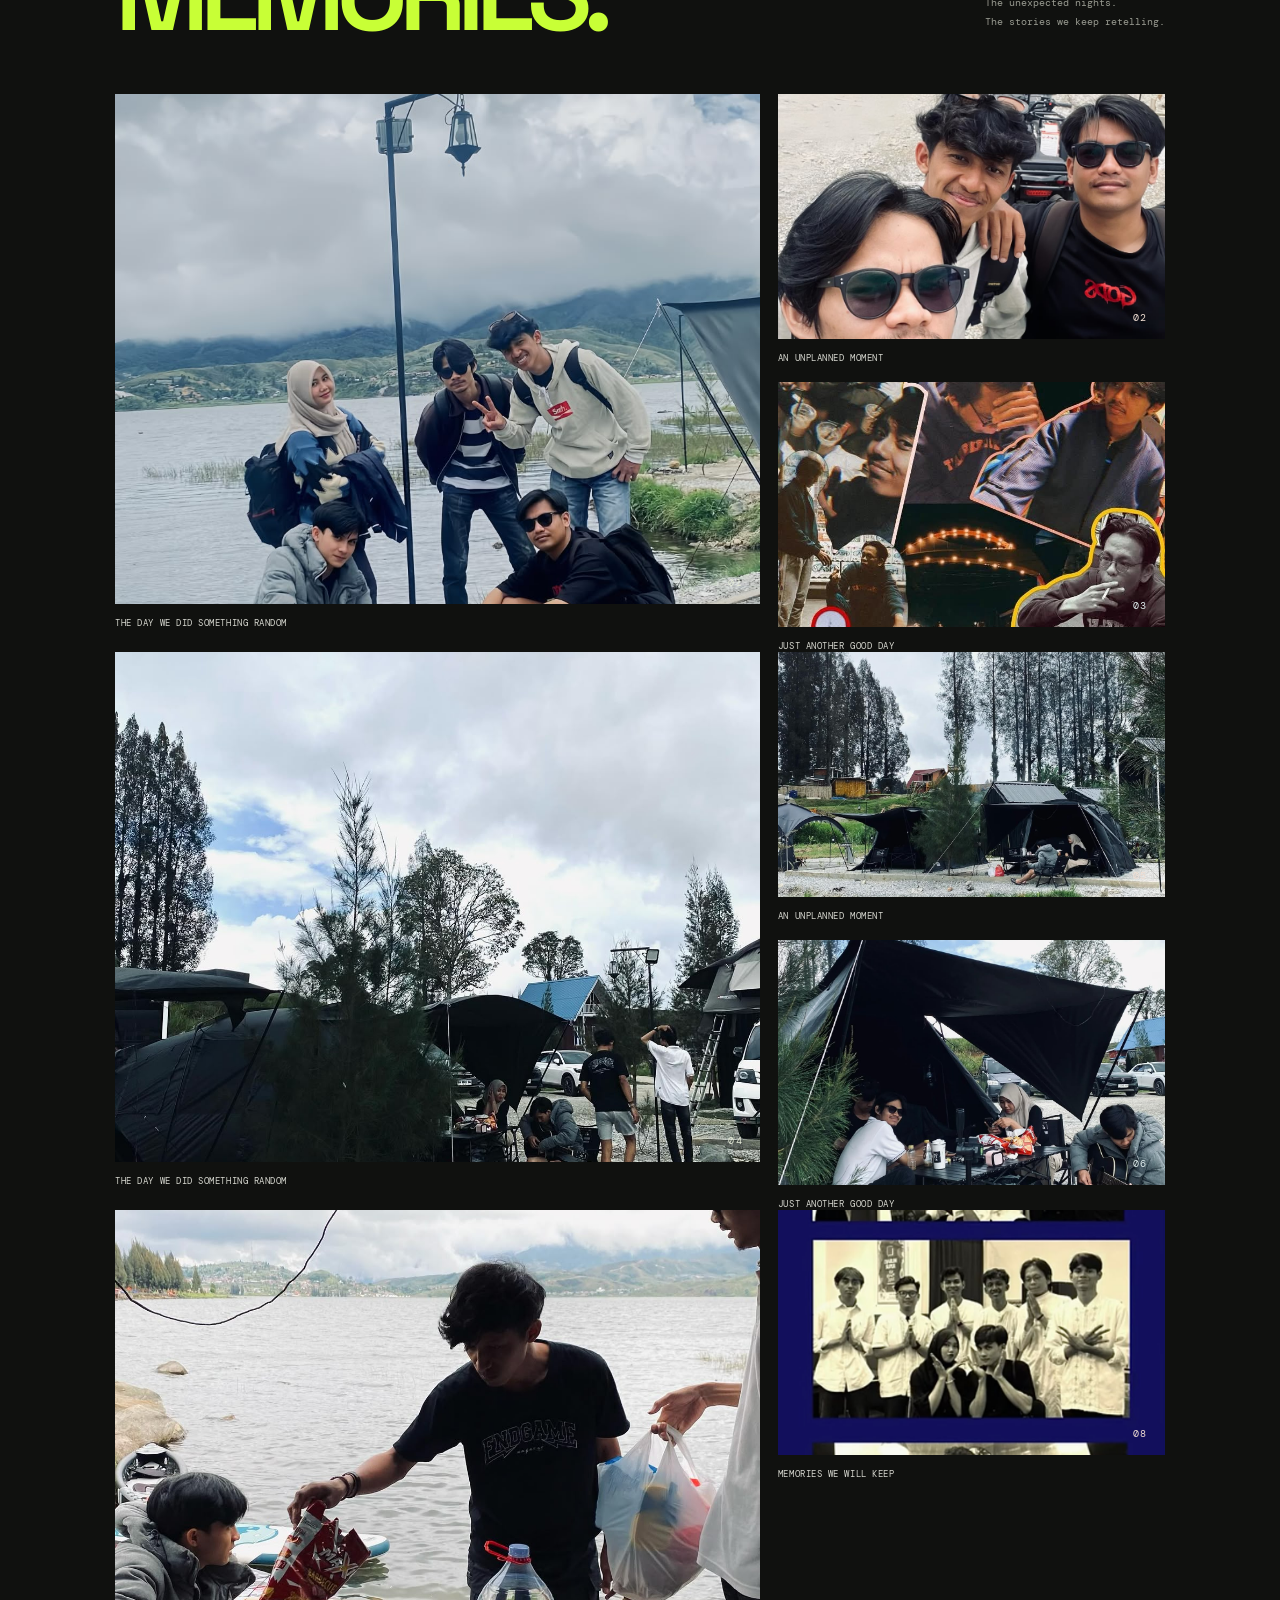
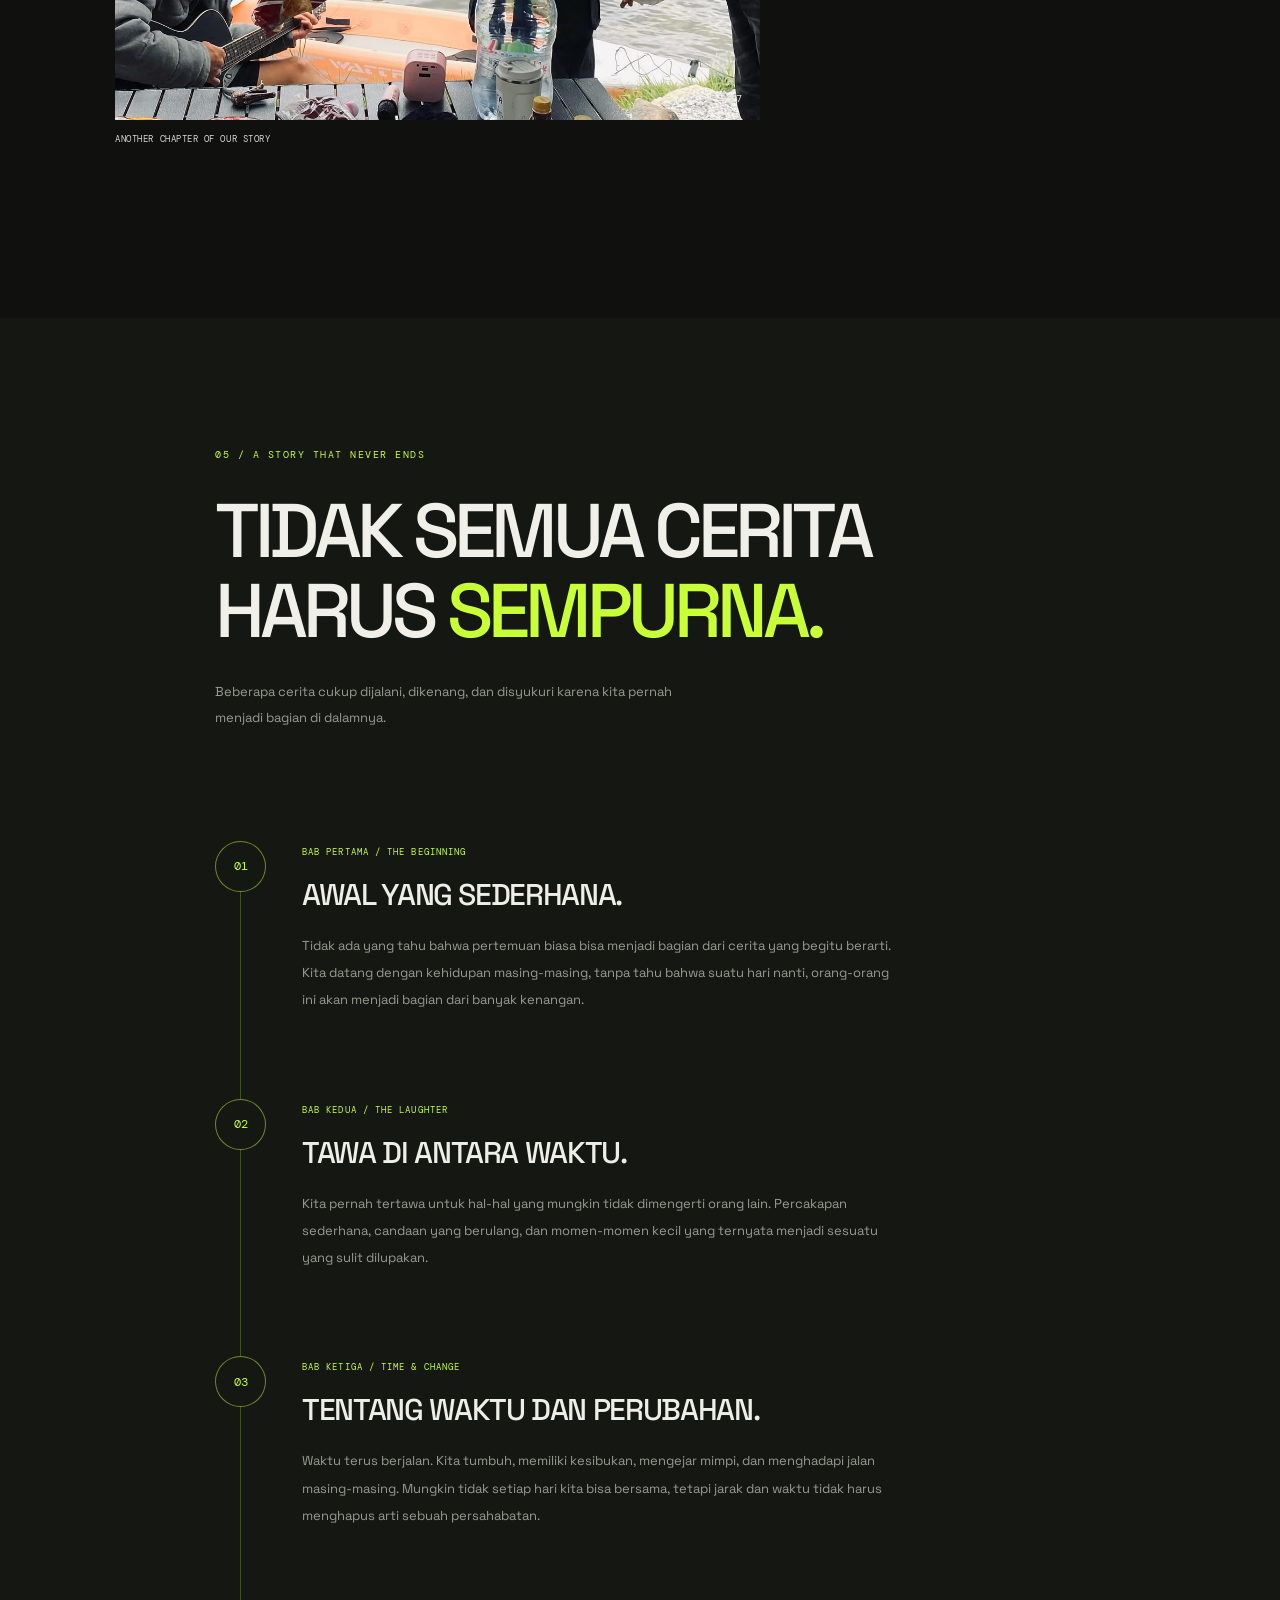
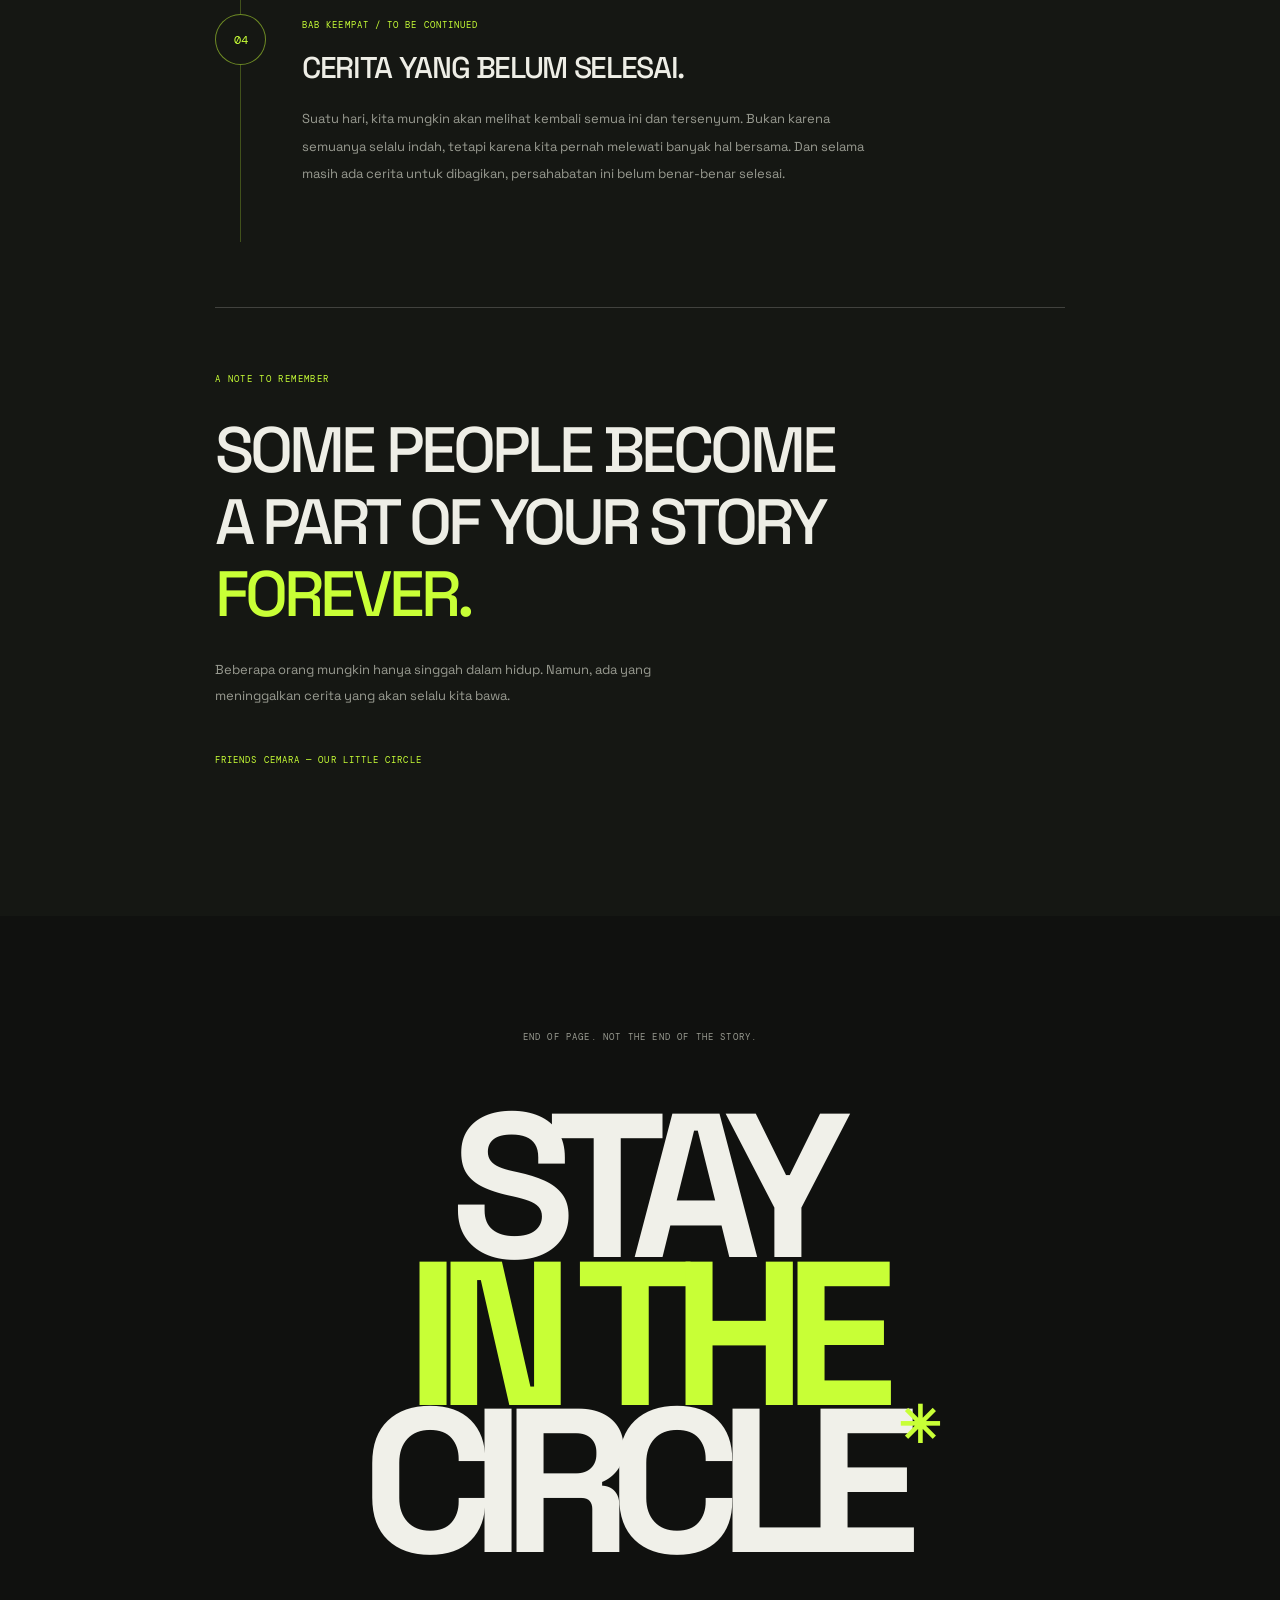
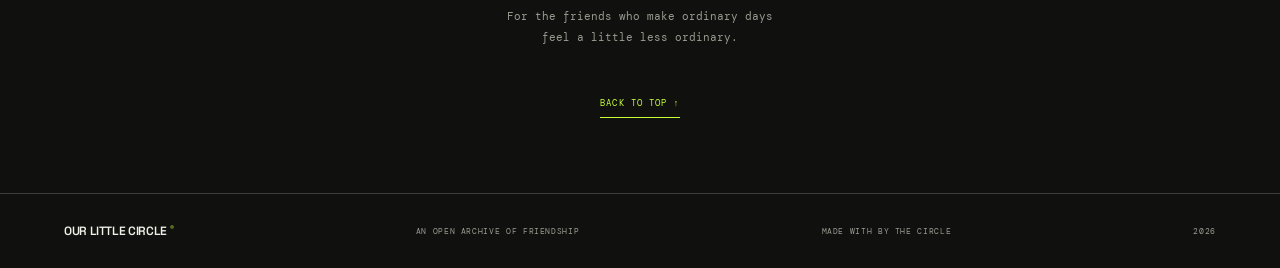
==== commit 2ac4f07a: "Update index.html" ====
--- a/index.html
+++ b/index.html
@@ -273,7 +273,7 @@
         <!-- MEMBER 06 -->
         <article class="member-card reveal">
           <div class="member-visual visual-three">
-            <img src="assets/member/hamid.jpeg" alt="Mukhtaza Hamid" loading="lazy">
+            <img src="assets/member/hamid2.jpeg" alt="Mukhtaza Hamid" loading="lazy">
             <span class="member-number">06</span>
             <span class="visual-label">THE<br>Comedian</span>
           </div>
--- a/style.css
+++ b/style.css
@@ -1545,4 +1545,78 @@
         display: block;
     }
 }
-}
+   
+/* =================================
+   ANIMASI PNG HERO
+================================= */
+
+/* BINTANG BERPUTAR */
+.asterisk {
+    display: inline-flex;
+    align-items: center;
+    justify-content: center;
+}
+
+.asterisk img {
+    display: block;
+    width: 0.8em;
+    height: 0.8em;
+    object-fit: contain;
+    animation: starRotate 8s linear infinite;
+}
+
+@keyframes starRotate {
+    from {
+        transform: rotate(0deg);
+    }
+    to {
+        transform: rotate(360deg);
+    }
+}
+
+/* PANAH BERGERAK */
+.round-arrow {
+    display: inline-flex;
+    align-items: center;
+    justify-content: center;
+}
+
+.round-arrow img {
+    display: block;
+    width: 24px;
+    height: 24px;
+    object-fit: contain;
+    animation: arrowMove 1.5s ease-in-out infinite;
+}
+
+@keyframes arrowMove {
+    0%, 100% {
+        transform: translate(0, 0);
+    }
+    50% {
+        transform: translate(5px, 5px);
+    }
+}
+
+/* HP */
+@media (max-width: 768px) {
+    .asterisk img {
+        width: 0.7em;
+        height: 0.7em;
+    }
+
+    .round-arrow img {
+        width: 20px;
+        height: 20px;
+    }
+}
+
+/* Mengurangi animasi jika pengguna memilihnya */
+@media (prefers-reduced-motion: reduce) {
+    .asterisk img,
+    .round-arrow img {
+        animation: none;
+    }
+}
+
+}
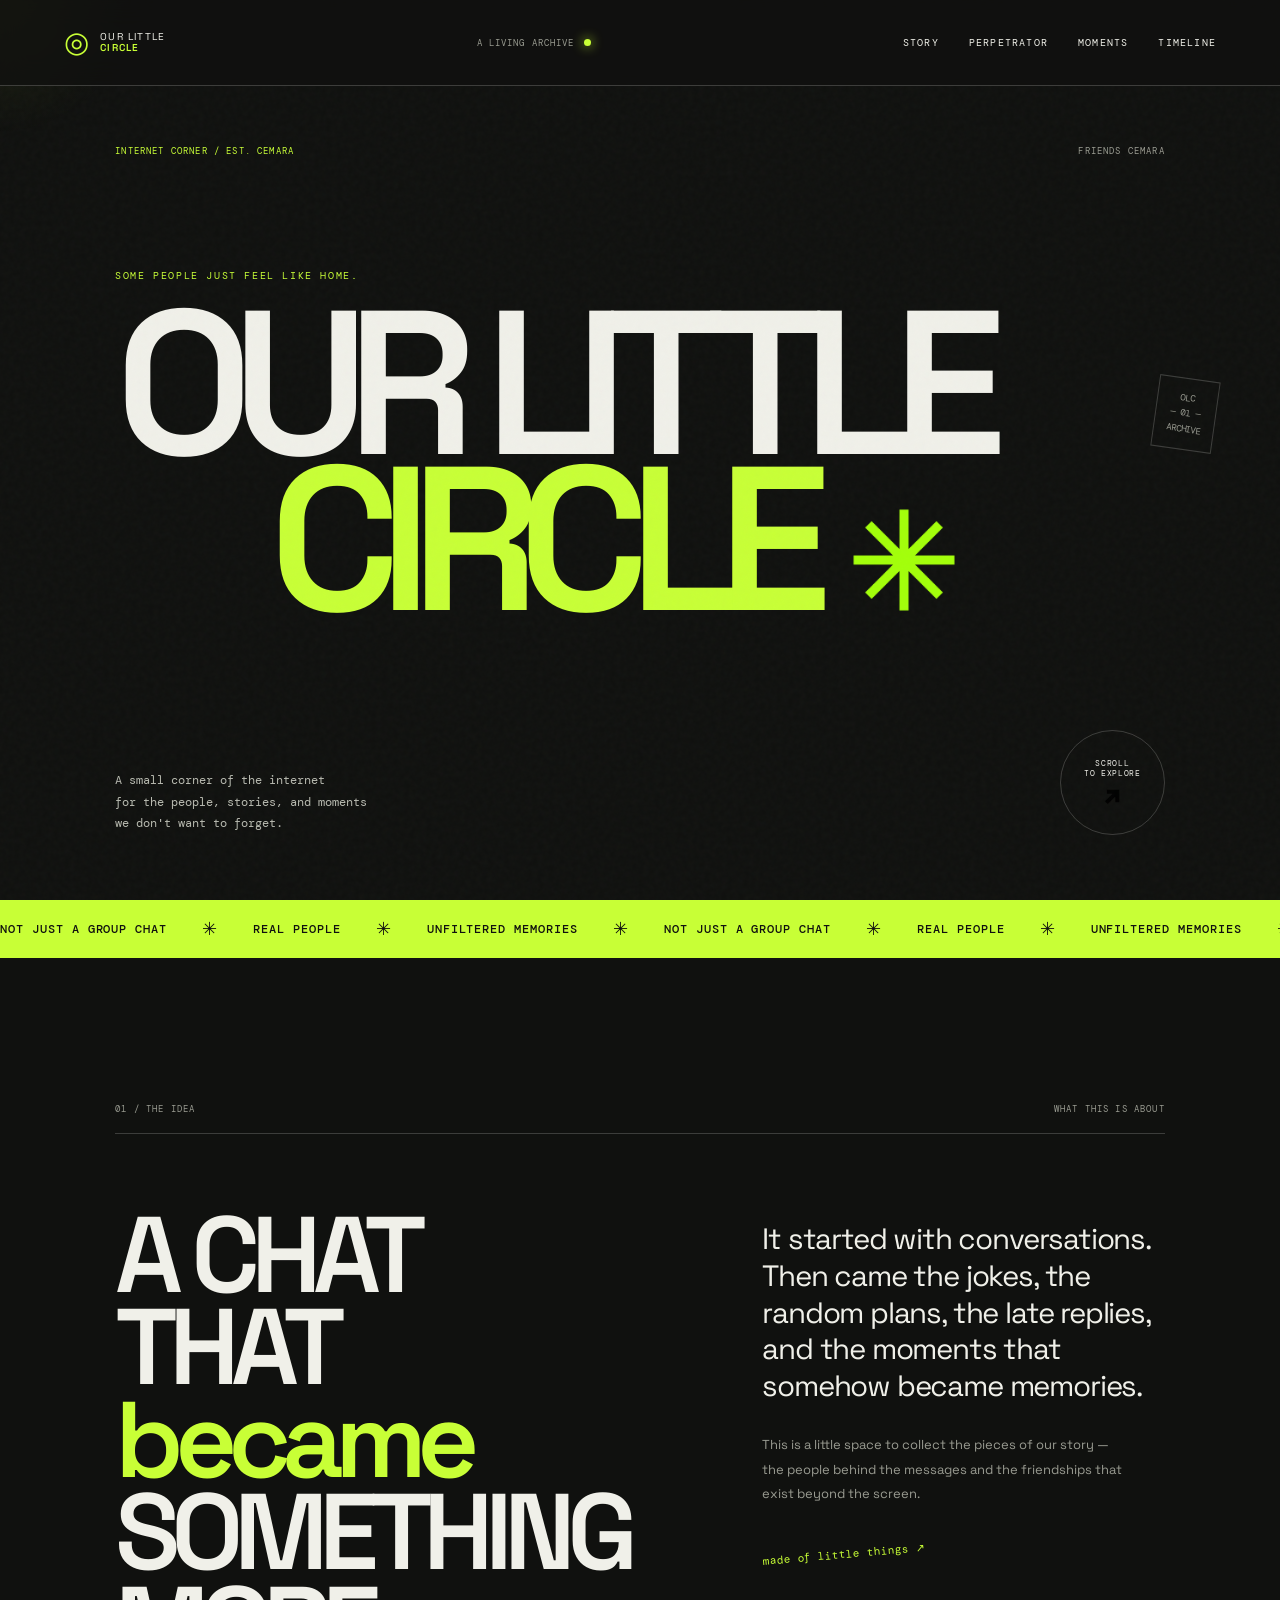
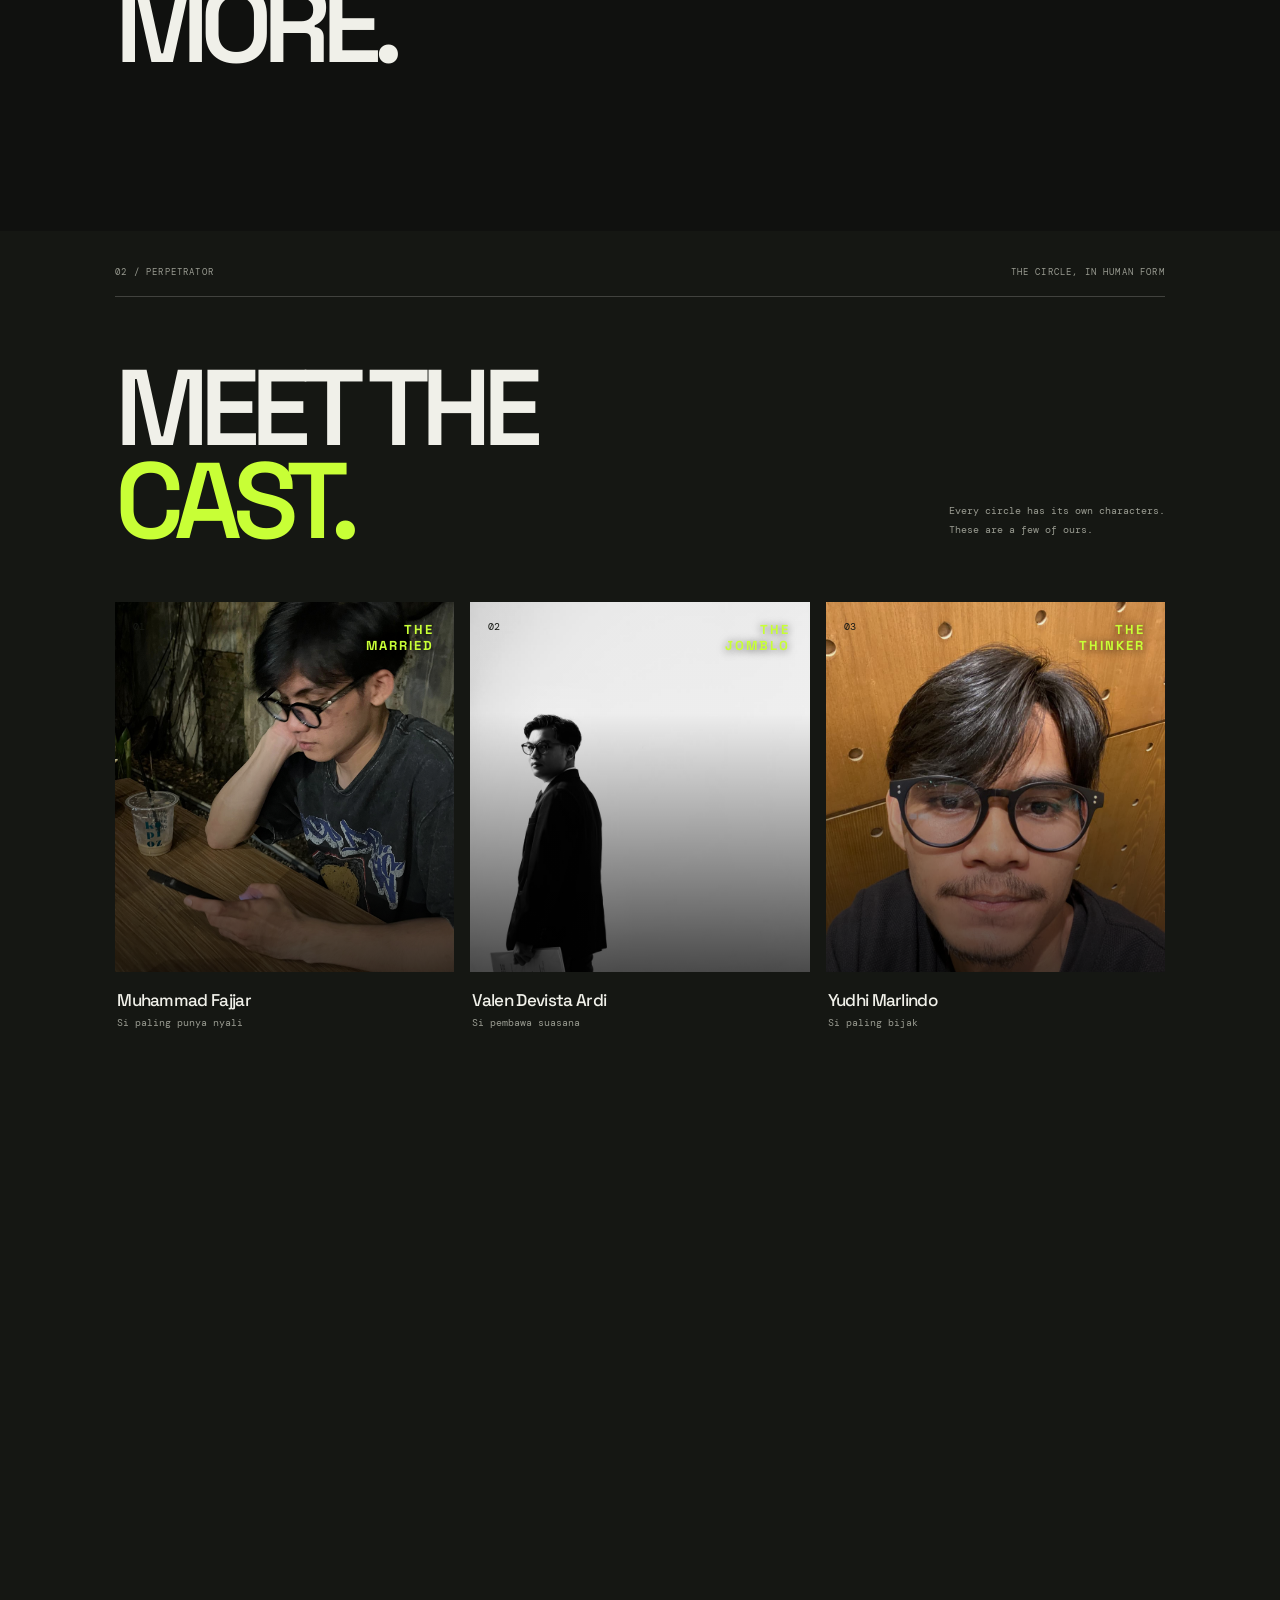
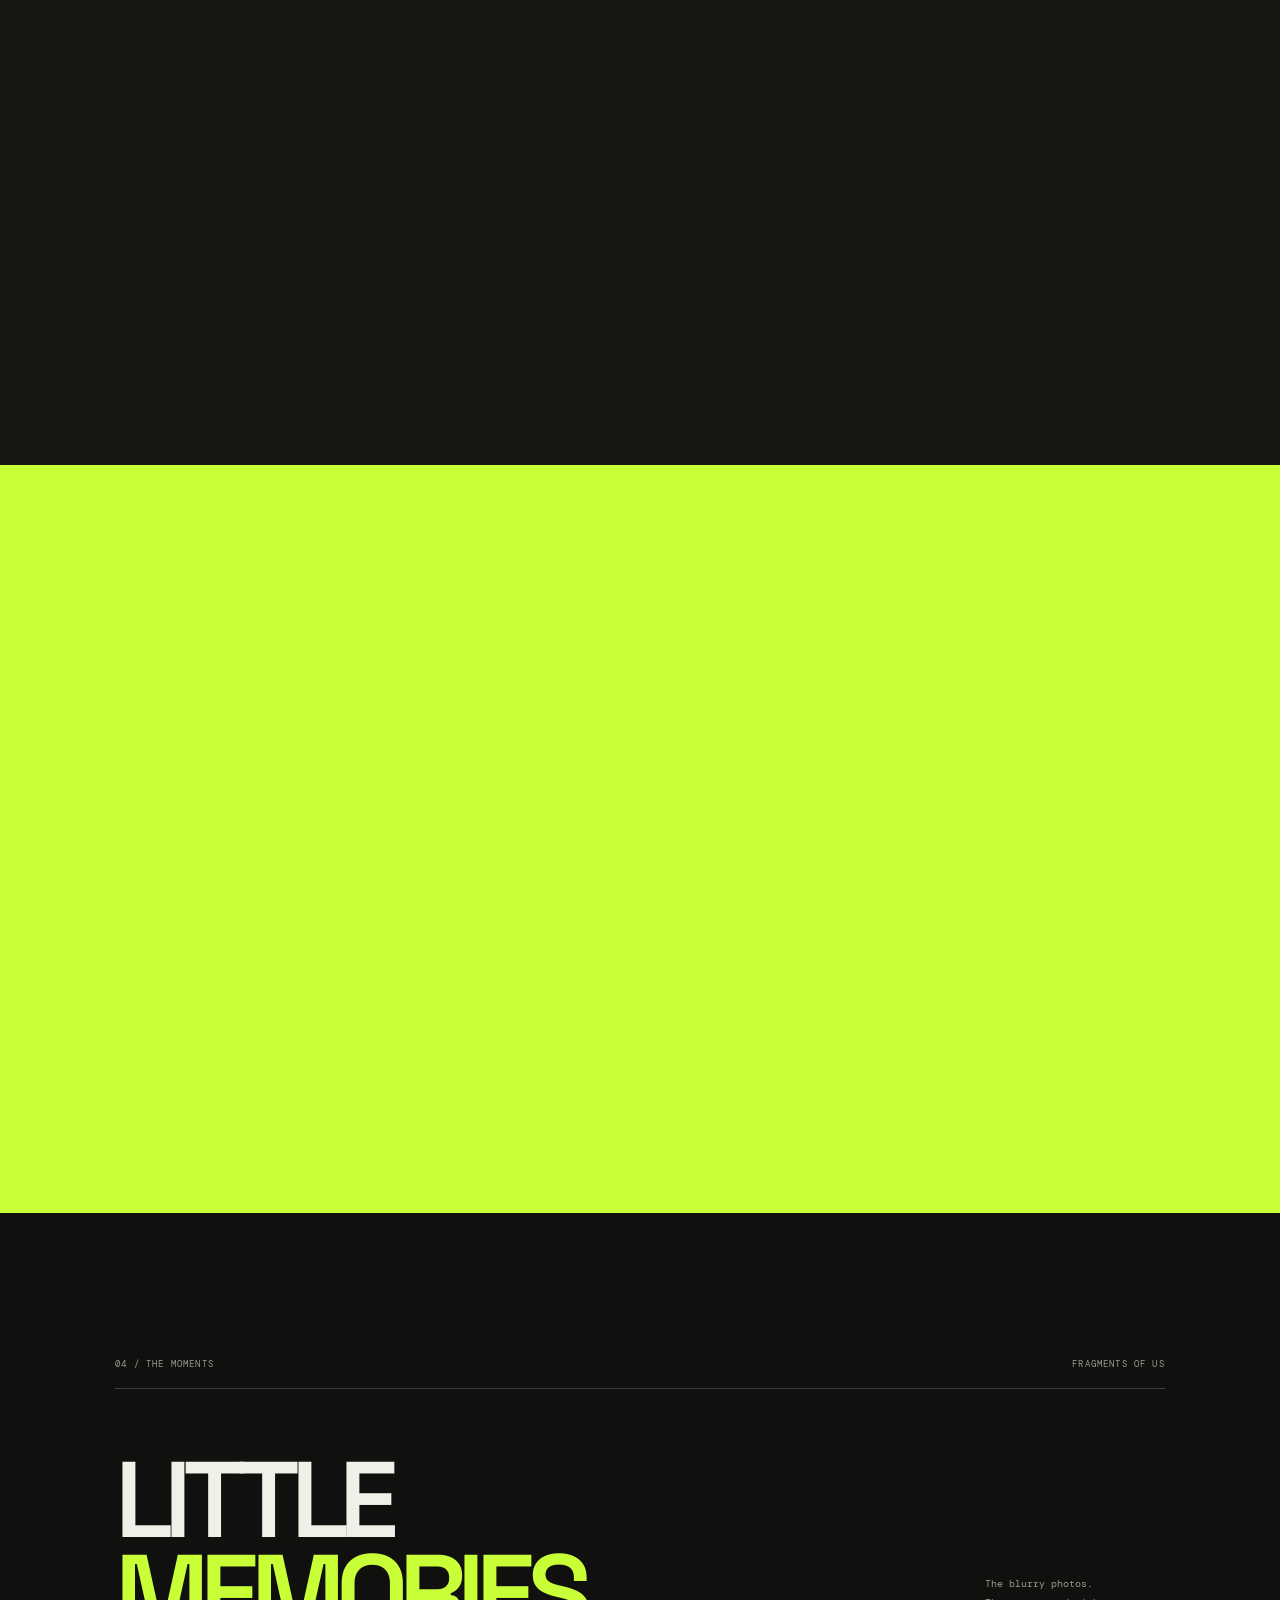
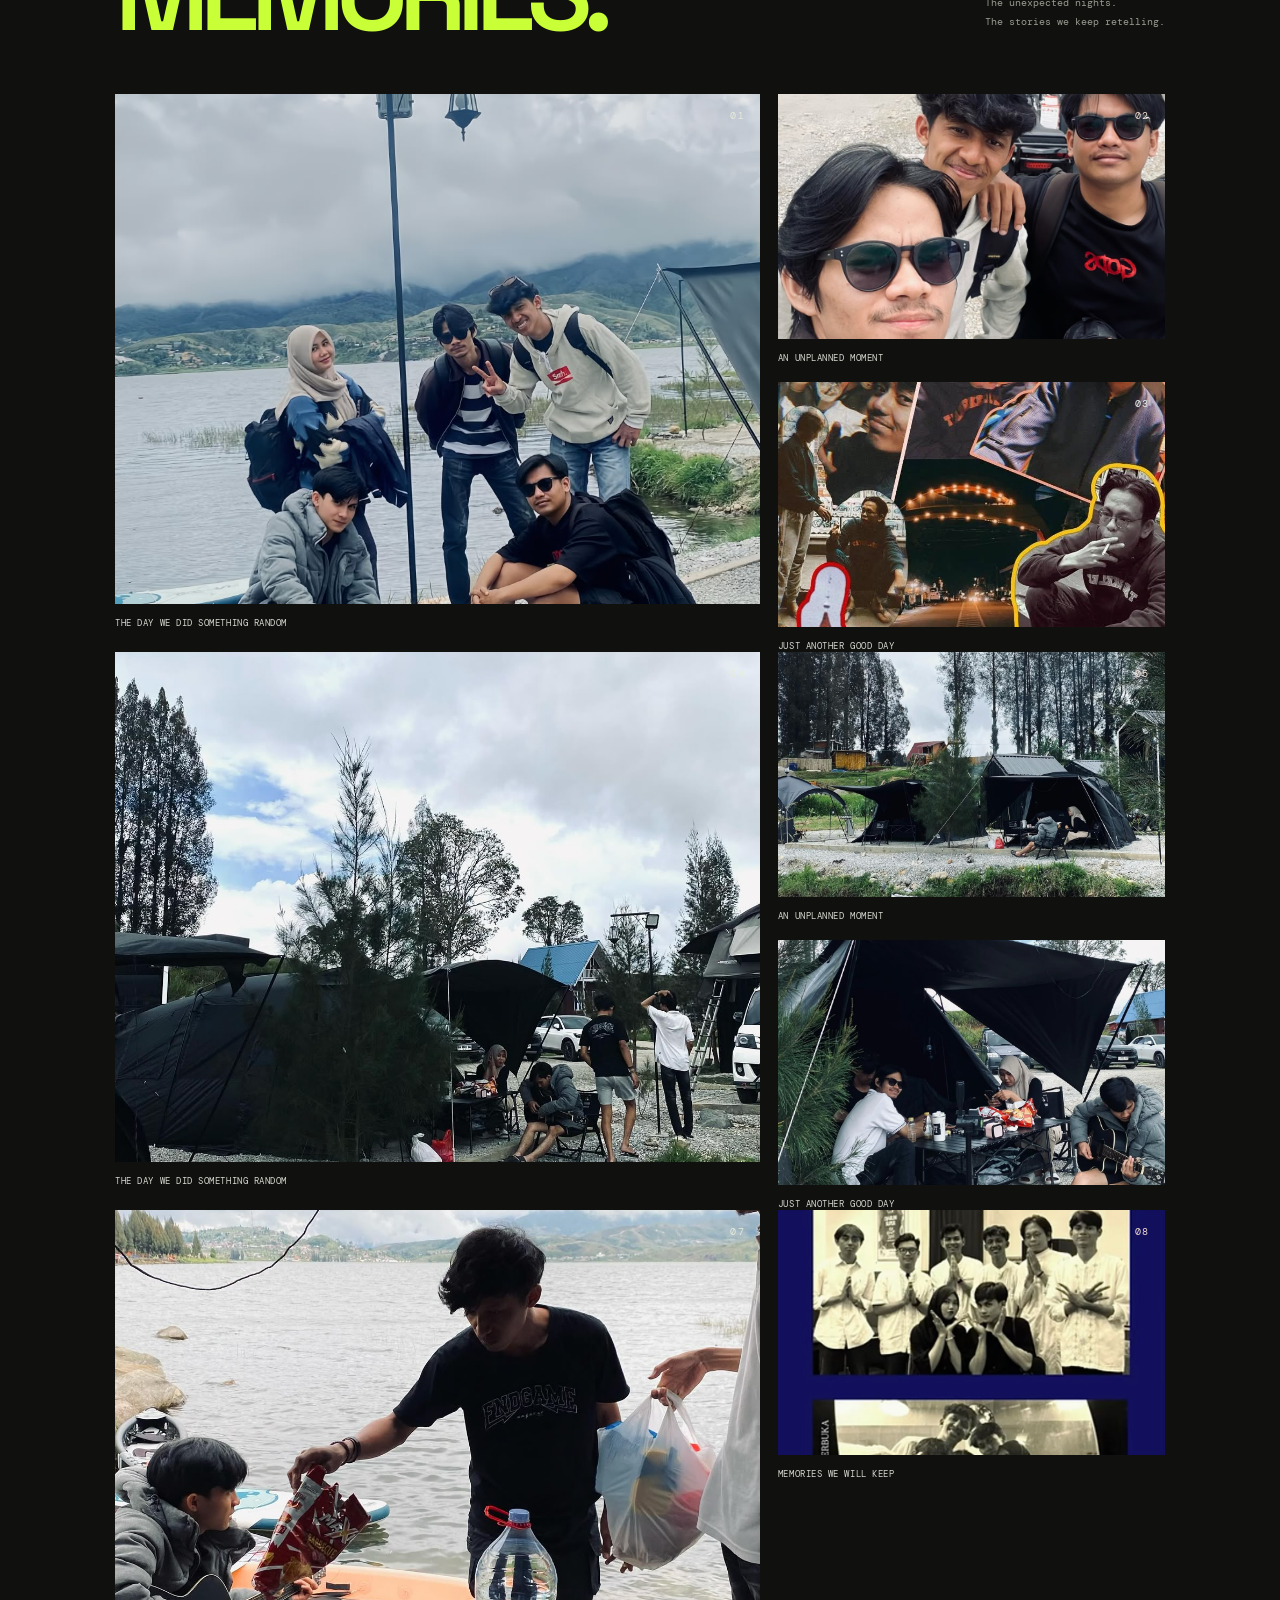
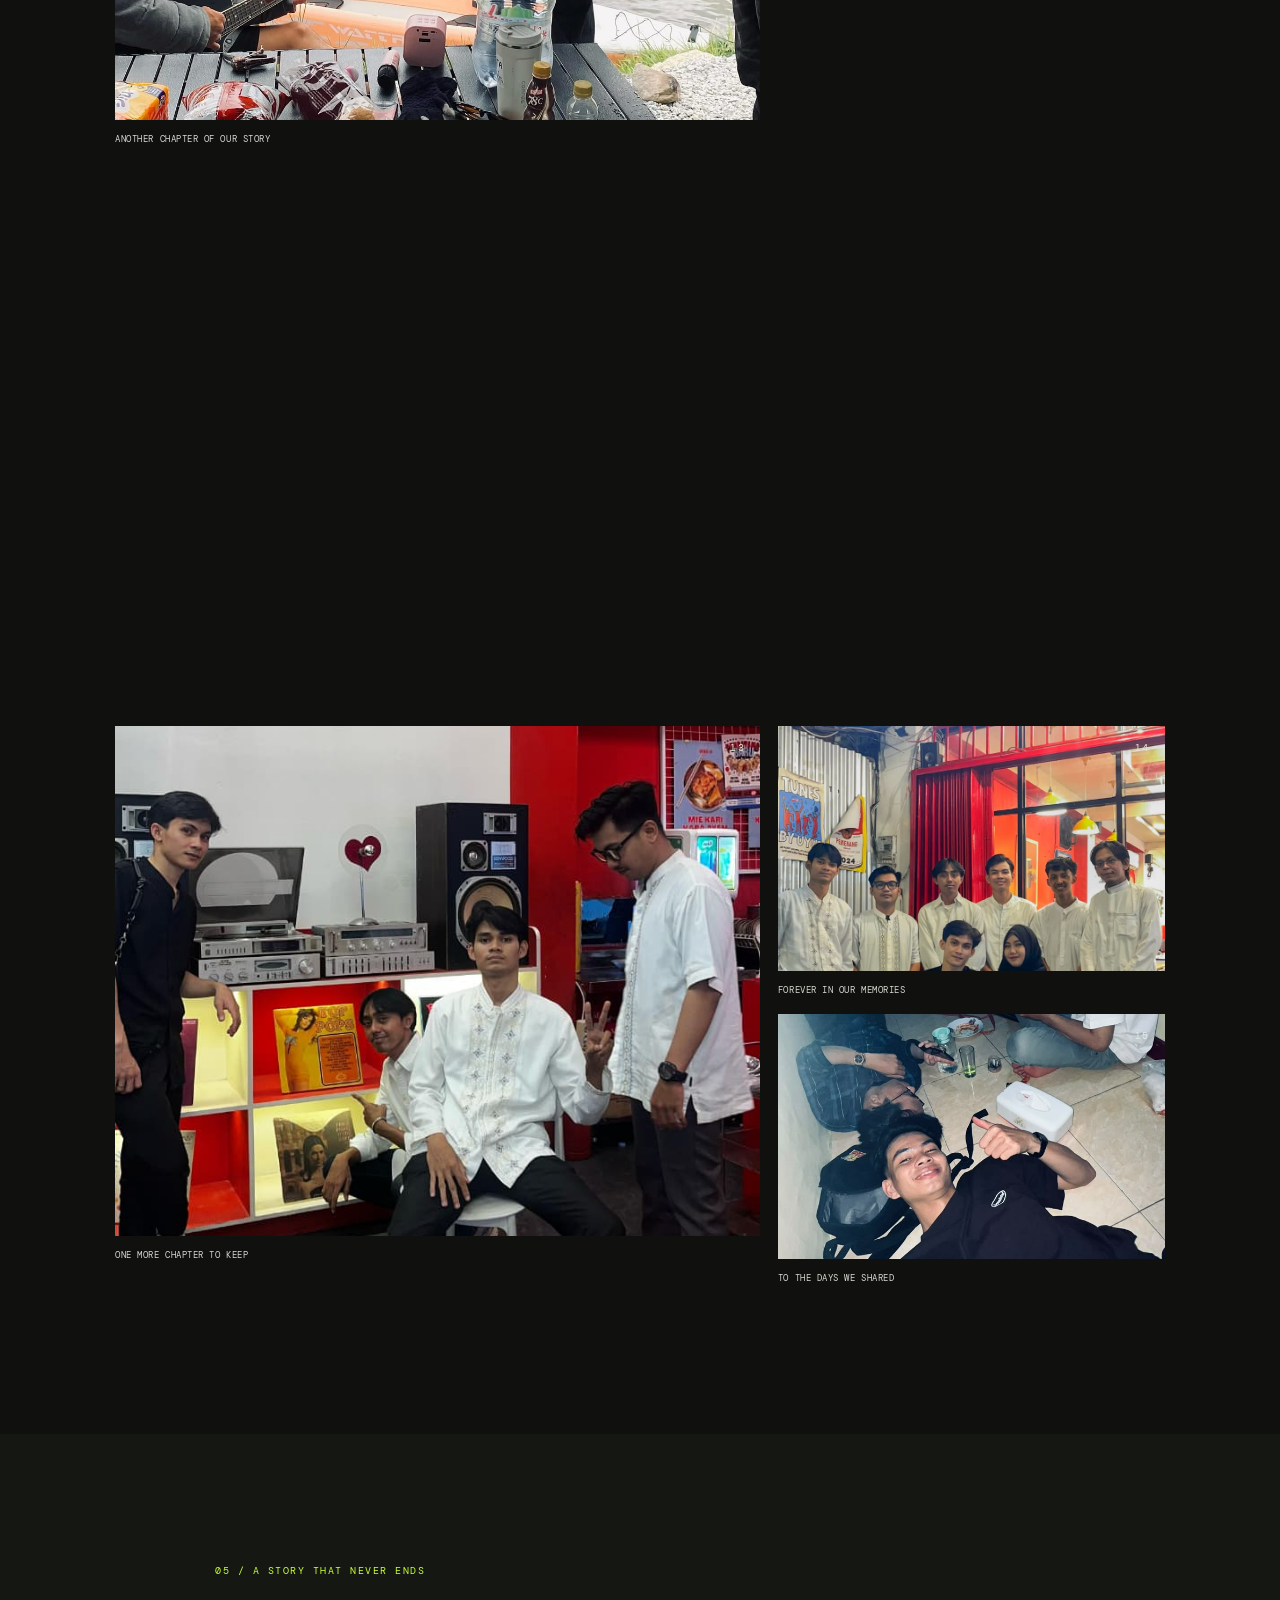
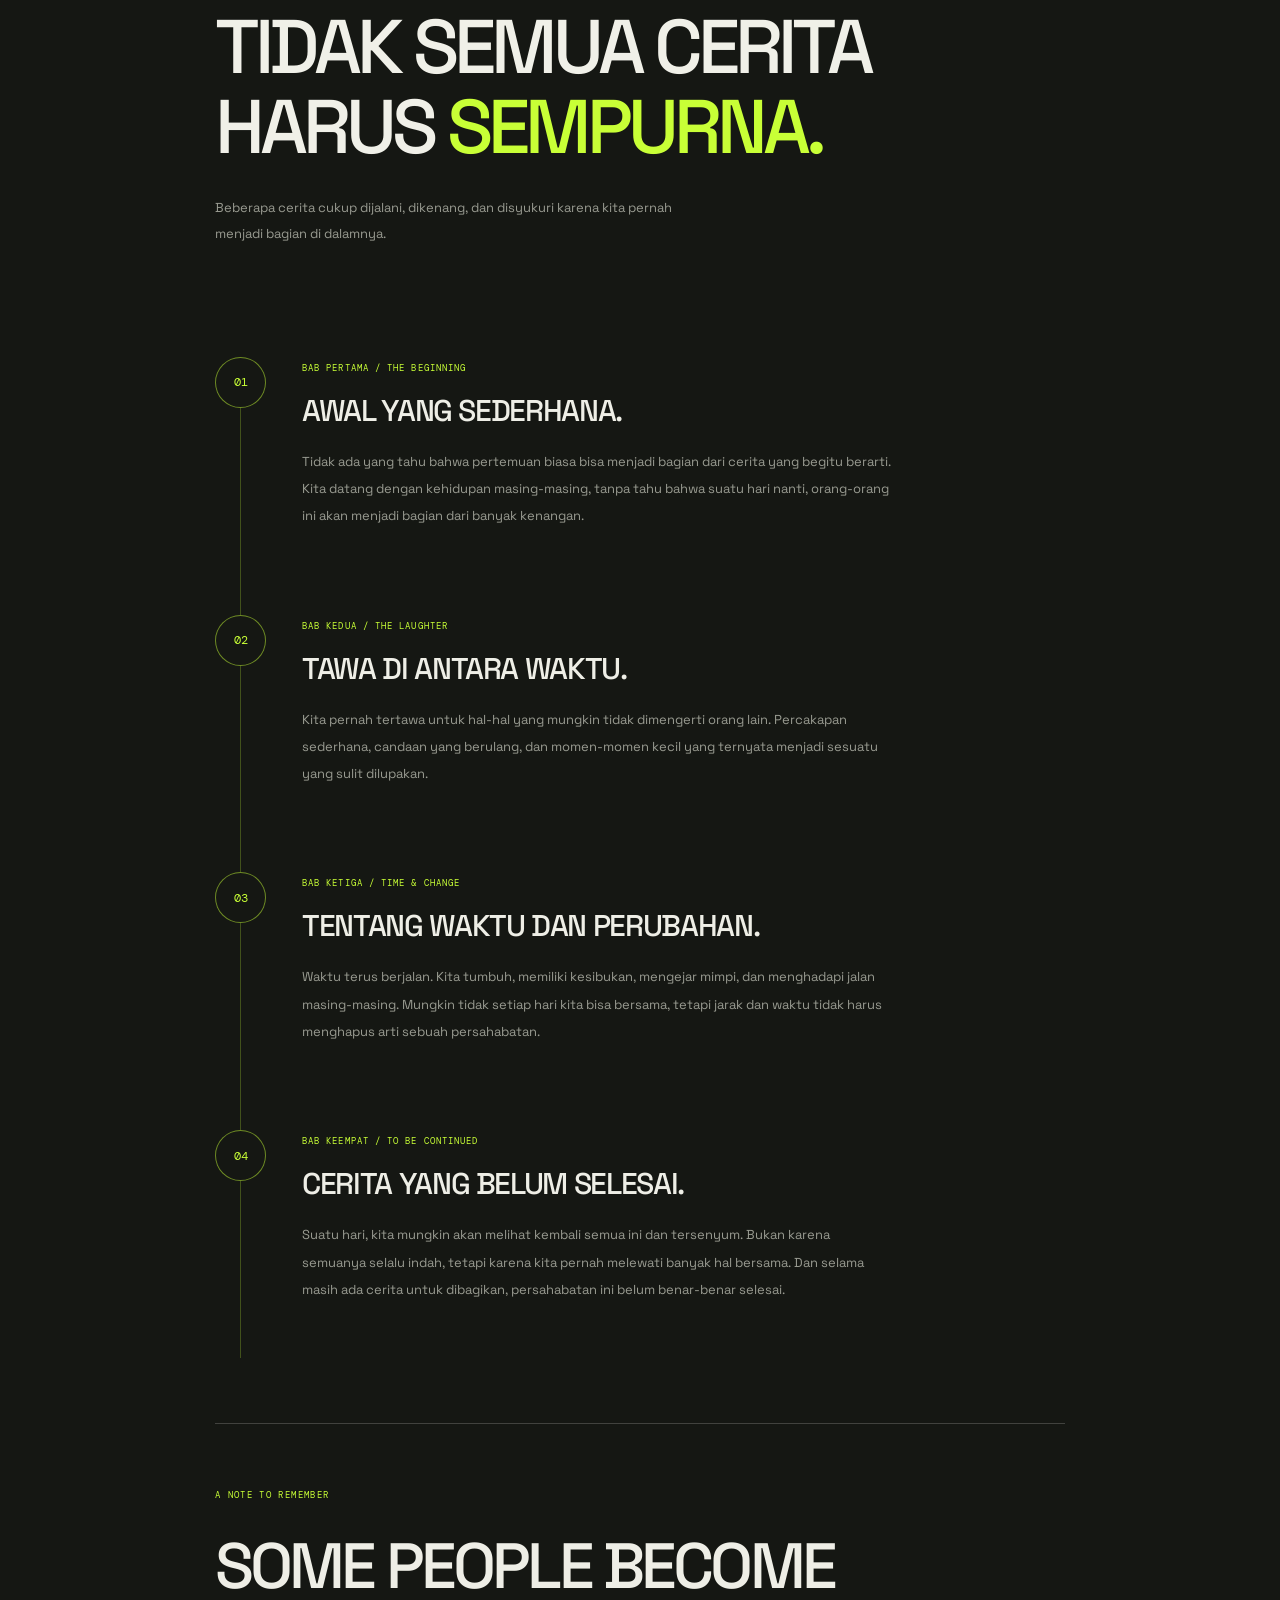
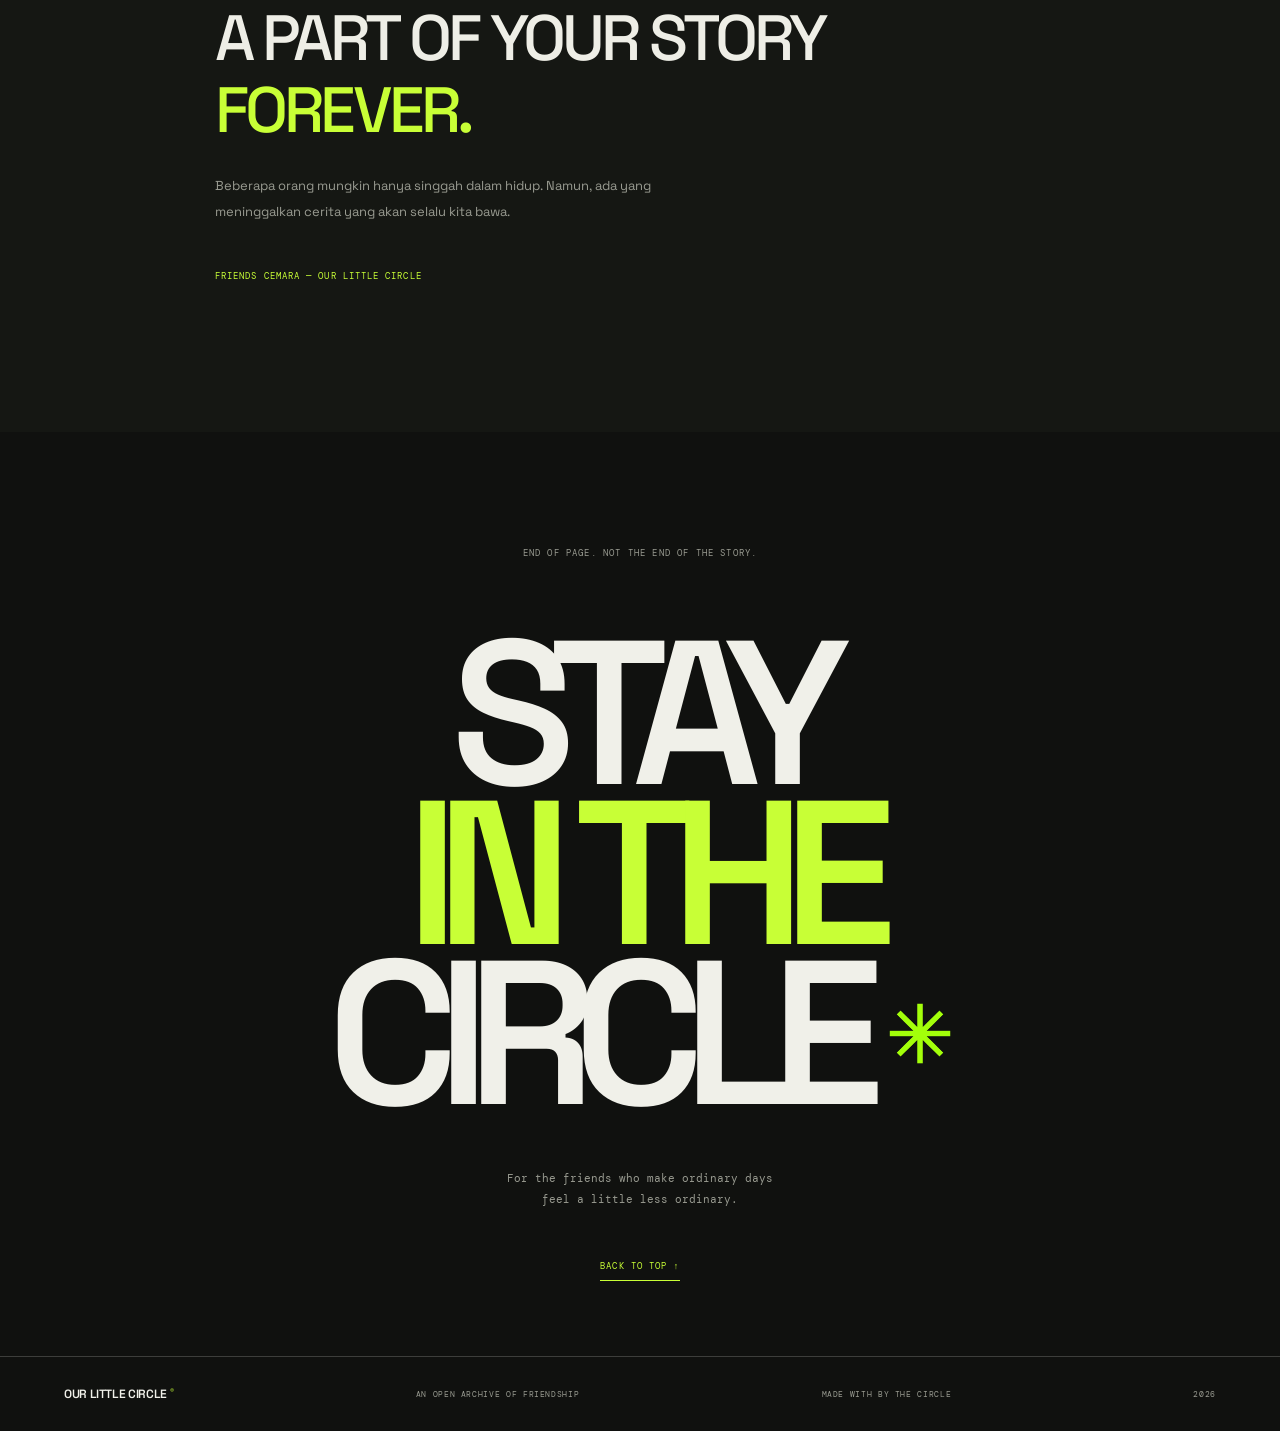
==== commit 365d516a: "Add new memory cards and update closing section" ====
--- a/index.html
+++ b/index.html
@@ -453,6 +453,64 @@
     </div>
     <p>TOGETHER, AS ALWAYS <span></span></p>
   </div>
+  
+</div>
+<!-- MEMORY ROW 04 -->
+<div class="memory-grid">
+
+  <div class="memory-card memory-large reveal">
+    <div class="memory-placeholder placeholder-a">
+      <img src="assets/memories/bukber4.jpeg" alt="Kenangan kesepuluh" loading="lazy">
+      <b>10</b>
+    </div>
+    <p>ANOTHER DAY TO REMEMBER <span></span></p>
+  </div>
+
+  <div class="memory-card reveal">
+    <div class="memory-placeholder placeholder-b">
+      <img src="assets/memories/nongki2.jpeg" alt="Kenangan kesebelas" loading="lazy">
+      <b>11</b>
+    </div>
+    <p>THE MOMENTS BETWEEN US <span></span></p>
+  </div>
+
+  <div class="memory-card reveal">
+    <div class="memory-placeholder placeholder-c">
+      <img src="assets/memories/nongki3.jpeg" alt="Kenangan kedua belas" loading="lazy">
+      <b>12</b>
+    </div>
+    <p>GOOD TIMES, GOOD PEOPLE <span></span></p>
+  </div>
+
+</div>
+
+
+<!-- MEMORY ROW 05 -->
+<div class="memory-grid">
+
+  <div class="memory-card memory-large reveal">
+    <div class="memory-placeholder placeholder-a">
+      <img src="assets/memories/bukber6.jpeg" alt="Kenangan ketiga belas" loading="lazy">
+      <b>13</b>
+    </div>
+    <p>ONE MORE CHAPTER TO KEEP <span></span></p>
+  </div>
+
+  <div class="memory-card reveal">
+    <div class="memory-placeholder placeholder-b">
+      <img src="assets/memories/bukber5.jpeg" alt="Kenangan keempat belas" loading="lazy">
+      <b>14</b>
+    </div>
+    <p>FOREVER IN OUR MEMORIES <span></span></p>
+  </div>
+
+  <div class="memory-card reveal">
+    <div class="memory-placeholder placeholder-c">
+      <img src="assets/memories/nongki4.jpeg" alt="Kenangan kelima belas" loading="lazy">
+      <b>15</b>
+    </div>
+    <p>TO THE DAYS WE SHARED <span></span></p>
+  </div>
 
 </div>
  </section>
@@ -587,11 +645,18 @@
         END OF PAGE. NOT THE END OF THE STORY.
       </span>
 
+      
       <h2 class="closing-title reveal">
-        STAY<br>
-        <em>IN THE</em><br>
-        CIRCLE<span>✳</span>
+          <span class="closing-line">STAY</span>
+          <span class="closing-line closing-middle">IN THE</span>
+          <span class="closing-line closing-last">
+              CIRCLE
+              <span class="closing-star">
+                  <img src="assets/icons/bintang.png" alt="Dekorasi">
+              </span>
+          </span>
       </h2>
+
 
       <p class="closing-copy reveal">
         For the friends who make ordinary days<br>
--- a/style.css
+++ b/style.css
@@ -1,11 +1,11 @@
+
 /* =====================================================
    OUR LITTLE CIRCLE
-   Main Stylesheet
+   MAIN STYLESHEET
    ===================================================== */
 
-
 /* 1. FONT & WARNA UTAMA
-   ===================================================== */
+===================================================== */
 
 @import url('https://fonts.googleapis.com/css2?family=DM+Mono:wght@400;500&family=Space+Grotesk:wght@400;500;600;700&display=swap');
 
@@ -21,9 +21,8 @@
     --sans: "Space Grotesk", sans-serif;
 }
 
-
 /* 2. RESET DASAR
-   ===================================================== */
+===================================================== */
 
 * {
     box-sizing: border-box;
@@ -47,14 +46,17 @@
     text-decoration: none;
 }
 
+img {
+    max-width: 100%;
+}
+
 ::selection {
     background: var(--lime);
     color: var(--bg);
 }
 
-
 /* 3. EFEK BACKGROUND
-   ===================================================== */
+===================================================== */
 
 .noise {
     position: fixed;
@@ -71,30 +73,21 @@
     width: 280px;
     height: 280px;
     border-radius: 50%;
-
-    background: radial-gradient(
-        circle,
-        rgba(200, 255, 54, 0.08),
-        transparent 68%
-    );
-
+    background: radial-gradient(circle, rgba(200, 255, 54, 0.08), transparent 68%);
     pointer-events: none;
     z-index: 0;
     transform: translate(-50%, -50%);
 }
 
-
 /* 4. NAVIGATION / HEADER
-   ===================================================== */
+===================================================== */
 
 .topbar {
     height: 86px;
     padding: 0 5vw;
-
     display: flex;
     align-items: center;
     justify-content: space-between;
-
     border-bottom: 1px solid var(--line);
 
     position: absolute;
@@ -111,7 +104,6 @@
     display: flex;
     align-items: center;
     gap: 10px;
-
     font-size: 10px;
     line-height: 1.05;
     letter-spacing: 0.12em;
@@ -153,7 +145,6 @@
     font-size: 9px;
     letter-spacing: 0.12em;
     color: var(--muted);
-
     display: flex;
     align-items: center;
     gap: 10px;
@@ -162,17 +153,14 @@
 .live-dot {
     width: 7px;
     height: 7px;
-
     background: var(--lime);
     border-radius: 50%;
-
     box-shadow: 0 0 12px var(--lime);
 }
 
 .nav {
     display: flex;
     gap: 30px;
-
     font-size: 10px;
     letter-spacing: 0.12em;
 }
@@ -191,9 +179,8 @@
     border: 0;
 }
 
-
 /* 5. LAYOUT UMUM
-   ===================================================== */
+===================================================== */
 
 .section-pad {
     padding-left: 9vw;
@@ -201,22 +188,19 @@
     position: relative;
 }
 
-
 /* 6. HERO SECTION
-   ===================================================== */
+===================================================== */
 
 .hero {
     min-height: 790px;
     height: 100vh;
     max-height: 1000px;
-
     padding-top: 145px;
     padding-bottom: 65px;
 
     display: flex;
     flex-direction: column;
     justify-content: space-between;
-
     overflow: hidden;
 }
 
@@ -226,7 +210,6 @@
 .manifesto-bottom {
     display: flex;
     justify-content: space-between;
-
     font-size: 9px;
     letter-spacing: 0.13em;
     color: var(--muted);
@@ -248,7 +231,6 @@
     line-height: 0.76;
     letter-spacing: -0.105em;
     font-weight: 600;
-
     position: relative;
     z-index: 1;
 }
@@ -268,21 +250,18 @@
 }
 
 .asterisk {
+    display: inline-flex;
+    align-items: center;
+    justify-content: center;
+    vertical-align: middle;
+    margin-left: 8px;
     font-size: 0.32em;
-    display: inline-block;
-    vertical-align: top;
-
-    margin: 0 0 0 0.2em;
-
-    color: var(--lime);
-    animation: spin 18s linear infinite;
 }
 
 .hero-bottom {
     display: flex;
     justify-content: space-between;
     align-items: flex-end;
-
     position: relative;
     z-index: 2;
 }
@@ -296,7 +275,6 @@
 .round-link {
     width: 105px;
     height: 105px;
-
     border: 1px solid var(--line);
     border-radius: 50%;
 
@@ -310,10 +288,7 @@
     letter-spacing: 0.08em;
     text-align: center;
 
-    transition:
-        background 0.3s,
-        color 0.3s,
-        border 0.3s;
+    transition: background 0.3s, color 0.3s, border 0.3s;
 }
 
 .round-link b {
@@ -328,33 +303,33 @@
     border-color: var(--lime);
 }
 
+.round-arrow {
+    display: inline-flex;
+    align-items: center;
+    justify-content: center;
+}
+
 .hero-stamp {
     position: absolute;
     right: 5vw;
     top: 42%;
-
     font-size: 9px;
     line-height: 1.7;
     text-align: center;
     color: var(--muted);
-
     transform: rotate(8deg);
-
     border: 1px solid var(--line);
     padding: 12px;
 }
 
-
-/* 7. TICKER / TEKS BERJALAN
-   ===================================================== */
+/* 7. TICKER
+===================================================== */
 
 .ticker {
     background: var(--lime);
     color: var(--bg);
-
     overflow: hidden;
     padding: 17px 0;
-
     font-size: 12px;
     font-weight: 500;
     letter-spacing: 0.08em;
@@ -366,9 +341,7 @@
     align-items: center;
     justify-content: space-around;
     gap: 35px;
-
     min-width: max-content;
-
     animation: marquee 28s linear infinite;
 }
 
@@ -377,9 +350,8 @@
     font-size: 18px;
 }
 
-
-/* 8. INTRO / STORY SECTION
-   ===================================================== */
+/* 8. INTRO / STORY
+===================================================== */
 
 .intro {
     padding-top: 145px;
@@ -395,7 +367,6 @@
     display: grid;
     grid-template-columns: 1.15fr 0.85fr;
     gap: 8vw;
-
     padding-top: 75px;
 }
 
@@ -433,22 +404,18 @@
 .hand-note {
     display: block;
     color: var(--lime);
-
     font-size: 11px;
     margin-top: 40px;
-
     transform: rotate(-5deg);
     width: max-content;
 }
 
-
 /* 9. PEOPLE / MEMBER SECTION
-   ===================================================== */
+===================================================== */
 
 .people {
     padding-top: 35px;
     padding-bottom: 150px;
-
     background: #151713;
 }
 
@@ -456,7 +423,6 @@
     display: flex;
     align-items: flex-end;
     justify-content: space-between;
-
     padding: 65px 0 55px;
 }
 
@@ -479,9 +445,10 @@
 
 .member-visual {
     height: 370px;
-
     position: relative;
     overflow: hidden;
+    isolation: isolate;
+    background: #252720;
 
     display: flex;
     align-items: center;
@@ -507,20 +474,49 @@
 .visual-three {
     background: #b8b2c8;
     color: #171914;
+}
+
+.member-visual > img {
+    position: absolute;
+    inset: 0;
+    width: 100%;
+    height: 100%;
+    object-fit: cover;
+    object-position: center;
+    z-index: 0;
+    transition: transform 0.7s ease;
+}
+
+.member-card:hover .member-visual > img {
+    transform: scale(1.06);
+}
+
+.member-visual::after {
+    content: "";
+    position: absolute;
+    inset: 0;
+    background: linear-gradient(
+        to top,
+        rgba(0, 0, 0, 0.7),
+        rgba(0, 0, 0, 0.05) 70%
+    );
+    z-index: 1;
+    pointer-events: none;
 }
 
 .member-number {
     position: absolute;
     top: 18px;
     left: 18px;
-
+    z-index: 3;
     font: 10px var(--mono);
 }
 
 .visual-symbol {
+    position: relative;
+    z-index: 2;
     font-size: clamp(100px, 15vw, 190px);
     line-height: 1;
-
     transition: transform 0.7s cubic-bezier(0.2, 0.8, 0.2, 1);
 }
 
@@ -528,26 +524,31 @@
     transform: rotate(25deg) scale(1.12);
 }
 
+/* LABEL ANGGOTA - KANAN ATAS FOTO */
+
 .visual-label {
-  position: absolute;
-  right: 20px;
-  bottom: 20px;
-
-  font-family: 'Space Grotesk', sans-serif;
-  font-size: 13px;
-  font-weight: 700;
-  line-height: 1.2;
-  letter-spacing: 2px;
-  text-transform: uppercase;
-  color: #c8ff36;
-  text-shadow: 0 0px 0px rgba(0, 0, 0, 0.5);
+    position: absolute;
+    top: 20px;
+    right: 20px;
+    bottom: auto;
+    left: auto;
+    z-index: 3;
+
+    font-family: var(--sans);
+    font-size: 13px;
+    font-weight: 700;
+    line-height: 1.2;
+    letter-spacing: 2px;
+    text-transform: uppercase;
+    text-align: right;
+    color: var(--lime);
+    text-shadow: 0 1px 8px rgba(0, 0, 0, 0.65);
 }
 
 .member-info {
     display: flex;
     justify-content: space-between;
     align-items: center;
-
     padding: 17px 2px 0;
 }
 
@@ -579,40 +580,12 @@
     color: var(--lime);
 }
 
-
-/* 10. FOTO PROFIL TEMAN
-   ===================================================== */
-
-.member-visual img {
-    position: absolute;
-    inset: 0;
-    z-index: 0;
-
-    width: 100%;
-    height: 100%;
-
-    object-fit: cover;
-
-    transition: transform 0.7s ease;
-}
-
-.member-card:hover .member-visual img {
-    transform: scale(1.06);
-}
-
-.member-number,
-.visual-label {
-    z-index: 2;
-}
-
-
-/* 11. MANIFESTO SECTION
-   ===================================================== */
+/* 10. MANIFESTO SECTION
+===================================================== */
 
 .manifesto {
     padding-top: 85px;
     padding-bottom: 90px;
-
     background: var(--lime);
     color: var(--bg);
 }
@@ -627,13 +600,11 @@
     line-height: 0.85;
     letter-spacing: -0.09em;
     font-weight: 600;
-
     padding: 100px 0 90px;
 }
 
 .manifesto-text em {
     font-style: normal;
-
     -webkit-text-stroke: 1.5px var(--bg);
     color: transparent;
 }
@@ -642,10 +613,8 @@
     font-size: 9px;
 }
 
-
-/* =====================================================
-   12. MEMORIES / GALLERY SECTION
-   ===================================================== */
+/* 11. MEMORIES / GALLERY
+===================================================== */
 
 .moments {
     padding-top: 145px;
@@ -678,11 +647,9 @@
     height: 245px;
     position: relative;
     overflow: hidden;
-
     display: flex;
     align-items: center;
     justify-content: center;
-
     text-align: center;
     font: 11px/1.5 var(--mono);
     letter-spacing: 0.12em;
@@ -712,40 +679,31 @@
     content: none !important;
 }
 
-.memory-placeholder b {
-    position: absolute;
-    bottom: 15px;
-    right: 17px;
-    font: 10px var(--mono);
-    z-index: 2;
-}
-
-
-/* =====================================================
-   13. FOTO GALERI KENANGAN
-   ===================================================== */
-
 .memory-placeholder img {
     position: absolute;
     inset: 0;
-
     width: 100%;
     height: 100%;
-
+    display: block;
     object-fit: cover;
-
+    object-position: 50% 60%;
     transition: transform 0.7s ease;
 }
 
-.memory-card:hover img {
+.memory-card:hover .memory-placeholder img {
     transform: scale(1.04);
 }
 
-
-
-/* =====================================================
-   14. THE STORY THAT STAYS
-   ===================================================== */
+.memory-placeholder b {
+    position: absolute;
+    z-index: 2;
+    top: 15px;
+    right: 15px;
+    font: 10px var(--mono);
+}
+
+/* 12. TIMELINE
+===================================================== */
 
 .timeline-section {
     position: relative;
@@ -754,8 +712,6 @@
     padding: 130px 8% 150px;
 }
 
-/* INTRO */
-
 .timeline-intro {
     max-width: 850px;
     margin: 0 auto 110px;
@@ -764,7 +720,7 @@
 .section-label {
     display: block;
     color: var(--lime);
-    font-family: 'DM Mono', monospace;
+    font-family: var(--mono);
     font-size: 10px;
     letter-spacing: 0.15em;
     margin-bottom: 30px;
@@ -791,15 +747,11 @@
     line-height: 2;
 }
 
-/* STORY TIMELINE */
-
 .story-timeline {
     position: relative;
     max-width: 850px;
     margin: 0 auto;
 }
-
-/* Vertical line */
 
 .story-timeline::before {
     content: "";
@@ -811,8 +763,6 @@
     background: rgba(200, 255, 54, 0.25);
 }
 
-/* Chapter */
-
 .story-chapter {
     position: relative;
     display: grid;
@@ -821,8 +771,6 @@
     padding-bottom: 85px;
 }
 
-/* Chapter number */
-
 .chapter-marker {
     position: relative;
     z-index: 2;
@@ -835,11 +783,9 @@
     border-radius: 50%;
     background: #151713;
     color: var(--lime);
-    font-family: 'DM Mono', monospace;
+    font-family: var(--mono);
     font-size: 12px;
 }
-
-/* Chapter text */
 
 .chapter-content {
     padding-top: 5px;
@@ -849,7 +795,7 @@
     display: block;
     margin-bottom: 17px;
     color: var(--lime);
-    font-family: 'DM Mono', monospace;
+    font-family: var(--mono);
     font-size: 9px;
     letter-spacing: 0.12em;
 }
@@ -870,8 +816,6 @@
     line-height: 2.1;
 }
 
-/* CLOSING QUOTE */
-
 .timeline-quote {
     max-width: 850px;
     margin: 35px auto 0;
@@ -883,7 +827,7 @@
     display: block;
     margin-bottom: 30px;
     color: var(--lime);
-    font-family: 'DM Mono', monospace;
+    font-family: var(--mono);
     font-size: 9px;
     letter-spacing: 0.15em;
 }
@@ -913,73 +857,25 @@
     display: block;
     margin-top: 45px;
     color: var(--lime);
-    font-family: 'DM Mono', monospace;
+    font-family: var(--mono);
     font-size: 9px;
     letter-spacing: 0.12em;
 }
 
-/* RESPONSIVE - TABLET & HP */
-
-@media (max-width: 768px) {
-
-    .timeline-section {
-        padding: 90px 7% 100px;
-    }
-
-    .timeline-intro {
-        margin-bottom: 75px;
-    }
-
-    .story-timeline::before {
-        left: 19px;
-    }
-
-    .story-chapter {
-        grid-template-columns: 40px 1fr;
-        gap: 20px;
-        padding-bottom: 65px;
-    }
-
-    .chapter-marker {
-        width: 39px;
-        height: 39px;
-        font-size: 10px;
-    }
-
-    .chapter-content h3 {
-        font-size: 22px;
-    }
-
-    .chapter-content p {
-        font-size: 12px;
-        line-height: 1.9;
-    }
-
-    .timeline-quote {
-        padding-top: 45px;
-    }
-
-    .quote-signature {
-        line-height: 1.8;
-    }
-}
-
-
-/* 15. CLOSING SECTION
-   ===================================================== */
+
+/* 13. CLOSING
+===================================================== */
 
 .closing {
-    min-height: 690px;
-
-    padding-top: 115px;
-    padding-bottom: 75px;
+    min-height: 750px;
+    padding: 115px 7vw 75px;
 
     display: flex;
     flex-direction: column;
     align-items: center;
+    justify-content: center;
+
     text-align: center;
-    justify-content: center;
-
     overflow: hidden;
 }
 
@@ -990,26 +886,53 @@
 }
 
 .closing-title {
+    width: 100%;
+    margin: 75px 0 55px;
+
     font-size: clamp(90px, 16vw, 220px);
-    line-height: 0.72;
+    line-height: 0.78;
     letter-spacing: -0.11em;
-
-    margin: 70px 0 50px;
-}
-
-.closing-title em {
-    font-style: normal;
-    color: var(--lime);
-}
-
-.closing-title span {
-    font-size: 0.25em;
-    color: var(--lime);
-    vertical-align: top;
-
-    display: inline-block;
-
-    animation: spin 18s linear infinite;
+    font-weight: 600;
+}
+
+.closing-line {
+    display: block;
+    white-space: nowrap;
+}
+
+.closing-middle {
+    color: var(--lime);
+}
+
+.closing-last {
+    display: flex;
+    align-items: center;
+    justify-content: center;
+    gap: 0.12em;
+    color: var(--text);
+}
+
+.closing-star {
+    display: inline-flex;
+    align-items: center;
+    justify-content: center;
+    width: 0.32em;
+    height: 0.32em;
+    flex-shrink: 0;
+}
+
+.closing-star img {
+    display: block;
+    width: 100%;
+    height: 100%;
+    object-fit: contain;
+
+    filter: brightness(0) saturate(100%)
+        invert(82%) sepia(90%)
+        saturate(1200%) hue-rotate(25deg)
+        brightness(105%) contrast(105%);
+
+    animation: starRotate 18s linear infinite;
 }
 
 .closing-copy {
@@ -1020,7 +943,6 @@
 
 .back-top {
     margin-top: 50px;
-
     border-bottom: 1px solid var(--lime);
     padding-bottom: 8px;
 
@@ -1029,15 +951,47 @@
     color: var(--lime);
 }
 
-
-/* 16. FOOTER
-   ===================================================== */
+@media (max-width: 800px) {
+    .closing {
+        min-height: 600px;
+    }
+
+    .closing-title {
+        font-size: clamp(75px, 16vw, 145px);
+    }
+}
+
+@media (max-width: 520px) {
+    .closing {
+        min-height: 530px;
+        padding-left: 4vw;
+        padding-right: 4vw;
+    }
+
+    .closing-title {
+        font-size: 17vw;
+        margin: 65px 0 40px;
+    }
+
+    .closing-star {
+        width: 0.3em;
+        height: 0.3em;
+    }
+}
+
+@media (prefers-reduced-motion: reduce) {
+    .closing-star img {
+        animation: none;
+    }
+}
+
+
+/* 14. FOOTER
+===================================================== */
 
 .footer {
     min-height: 75px;
-
     border-top: 1px solid var(--line);
-
     padding: 20px 5vw;
 
     display: flex;
@@ -1046,7 +1000,6 @@
     gap: 15px;
 
     color: var(--muted);
-
     font-size: 8px;
     letter-spacing: 0.08em;
 }
@@ -1064,17 +1017,13 @@
     margin-left: 3px;
 }
 
-
-/* 17. ANIMASI REVEAL
-   ===================================================== */
+/* 15. ANIMASI
+===================================================== */
 
 .reveal {
     opacity: 0;
     transform: translateY(28px);
-
-    transition:
-        opacity 0.8s ease,
-        transform 0.8s cubic-bezier(0.2, 0.7, 0.2, 1);
+    transition: opacity 0.8s ease, transform 0.8s cubic-bezier(0.2, 0.7, 0.2, 1);
 }
 
 .reveal.visible {
@@ -1082,10 +1031,6 @@
     transform: translateY(0);
 }
 
-
-/* 18. KEYFRAMES
-   ===================================================== */
-
 @keyframes marquee {
     to {
         transform: translateX(-25%);
@@ -1098,9 +1043,59 @@
     }
 }
 
-
-/* 19. RESPONSIVE TABLET
-   ===================================================== */
+@keyframes starRotate {
+    from {
+        transform: rotate(0deg);
+    }
+    to {
+        transform: rotate(360deg);
+    }
+}
+
+@keyframes arrowMove {
+    0%, 100% {
+        transform: translate(0, 0);
+    }
+    50% {
+        transform: translate(3px, 3px);
+    }
+}
+
+/* 16. PNG ICON SETTINGS
+===================================================== */
+
+.asterisk img {
+    display: block !important;
+    width: 110px !important;
+    height: 110px !important;
+    min-width: 110px !important;
+    min-height: 110px !important;
+    max-width: 110px !important;
+    max-height: 110px !important;
+    object-fit: contain;
+
+    filter: brightness(0) saturate(100%)
+        invert(82%) sepia(90%)
+        saturate(1200%) hue-rotate(25deg)
+        brightness(105%) contrast(105%);
+
+    animation: starRotate 18s linear infinite;
+}
+
+.round-arrow img {
+    display: block !important;
+    width: 23px !important;
+    height: 23px !important;
+    min-width: 23px !important;
+    min-height: 23px !important;
+    max-width: 23px !important;
+    max-height: 23px !important;
+    object-fit: contain;
+    animation: arrowMove 1.5s ease-in-out infinite;
+}
+
+/* 17. RESPONSIVE TABLET
+===================================================== */
 
 @media (max-width: 800px) {
 
@@ -1116,7 +1111,6 @@
         display: flex;
         flex-direction: column;
         gap: 6px;
-
         padding: 10px;
         z-index: 3;
     }
@@ -1124,27 +1118,20 @@
     .menu-toggle span {
         width: 25px;
         height: 1px;
-
         background: var(--text);
         display: block;
     }
 
     .nav {
         display: none;
-
         position: absolute;
         top: 71px;
         left: 0;
-
         width: 100%;
-
         padding: 25px 8vw 30px;
-
         background: #151713;
-
         flex-direction: column;
         gap: 22px;
-
         border-bottom: 1px solid var(--line);
     }
 
@@ -1164,7 +1151,6 @@
     .hero {
         min-height: 720px;
         height: 94svh;
-
         padding-top: 130px;
         padding-bottom: 55px;
     }
@@ -1191,7 +1177,6 @@
     .intro-grid {
         grid-template-columns: 1fr;
         gap: 40px;
-
         padding-top: 55px;
     }
 
@@ -1245,11 +1230,6 @@
         padding-bottom: 110px;
     }
 
-    .timeline-item {
-        grid-template-columns: 110px 12px 1fr;
-        gap: 13px;
-    }
-
     .closing {
         min-height: 580px;
     }
@@ -1263,9 +1243,8 @@
     }
 }
 
-
-/* 20. RESPONSIVE HP
-   ===================================================== */
+/* 18. RESPONSIVE HP
+===================================================== */
 
 @media (max-width: 520px) {
 
@@ -1325,7 +1304,15 @@
     }
 
     .visual-label {
+        top: 12px;
+        right: 12px;
         font-size: 8px;
+        letter-spacing: 1px;
+    }
+
+    .member-number {
+        top: 12px;
+        left: 12px;
     }
 
     .member-card:last-child {
@@ -1366,23 +1353,6 @@
         line-height: 1.6;
     }
 
-    .timeline-item {
-        grid-template-columns: 1fr 12px 1.8fr;
-        gap: 9px;
-    }
-
-    .timeline-date {
-        font-size: 7px;
-    }
-
-    .timeline-item h3 {
-        font-size: 14px;
-    }
-
-    .timeline-item p {
-        font-size: 10px;
-    }
-
     .closing-title {
         font-size: 21vw;
     }
@@ -1395,11 +1365,41 @@
     .footer-brand {
         font-size: 11px;
     }
-}
-
-
-/* 21. AKSESIBILITAS
-   ===================================================== */
+
+    .asterisk img {
+        width: 90px !important;
+        height: 90px !important;
+        min-width: 90px !important;
+        min-height: 90px !important;
+        max-width: 90px !important;
+        max-height: 90px !important;
+    }
+}
+
+/* 19. RESPONSIVE IKON
+===================================================== */
+
+.icon-desktop {
+    display: inline-block;
+}
+
+.icon-mobile {
+    display: none;
+}
+
+@media (max-width: 768px) {
+
+    .icon-desktop {
+        display: none;
+    }
+
+    .icon-mobile {
+        display: inline-block;
+    }
+}
+
+/* 20. AKSESIBILITAS
+===================================================== */
 
 @media (prefers-reduced-motion: reduce) {
 
@@ -1415,208 +1415,9 @@
         opacity: 1;
         transform: none;
     }
-    
-/* =================================
-   OUR LITTLE CIRCLE - PHOTO SYSTEM
-================================= */
-
-/* MEMBER PHOTO */
-
-.member-visual {
-  position: relative;
-  overflow: hidden;
-  isolation: isolate;
-  background: #252720;
-}
-
-.member-visual > img {
-  position: absolute;
-  inset: 0;
-  width: 100%;
-  height: 100%;
-  object-fit: cover;
-  object-position: center;
-  z-index: -1;
-  transition: transform 0.7s ease;
-}
-
-.member-card:hover .member-visual > img {
-  transform: scale(1.07);
-}
-
-.member-visual::after {
-  content: "";
-  position: absolute;
-  inset: 0;
-  background: linear-gradient(
-    to top,
-    rgba(0, 0, 0, 0.7),
-    rgba(0, 0, 0, 0.05) 70%
-  );
-  z-index: -1;
-  pointer-events: none;
-}
-
-.member-number,
-.visual-label,
-.visual-symbol {
-  position: relative;
-  z-index: 1;
-}
-
-/* MEMORY PHOTO */
-
-.memory-placeholder {
-  position: relative;
-  overflow: hidden;
-}
-
-.memory-placeholder img {
-  position: absolute;
-  inset: 0;
-  width: 100%;
-  height: 100%;
-  object-fit: cover;
-  object-position: center;
-  display: block;
-  transition: transform 0.7s ease;
-}
-
-.memory-card:hover .memory-placeholder img {
-  transform: scale(1.05);
-}
-
-.memory-placeholder b {
-  position: absolute;
-  z-index: 2;
-  top: 15px;
-  right: 15px;
-}
-
-/* IMAGE RESPONSIVE */
-
-@media (max-width: 768px) {
-  .member-visual > img,
-  .memory-placeholder img {
-    object-position: center;
-  }
-}
-
-/* IMAGE SMOOTH LOADING */
-
-.member-visual img,
-.memory-placeholder img {
-  backface-visibility: hidden;
-}
-/* ICON RESPONSIVE LAPTOP DAN HP */
-
-.icon-mobile {
-    display: none;
-}
-
-@media (max-width: 768px) {
-    .icon-desktop {
-        display: none;
-    }
-
-    .icon-mobile {
-        display: inline-block;
-    }
-}
-   /* PNG ARROW RESPONSIVE */
-
-.round-arrow img {
-    width: 24px;
-    height: 24px;
-    object-fit: contain;
-    display: block;
-}
-
-.round-arrow .icon-mobile {
-    display: none;
-}
-
-@media (max-width: 768px) {
-    .round-arrow .icon-desktop {
-        display: none;
-    }
-
-    .round-arrow .icon-mobile {
-        display: block;
-    }
-}
-   
-/* =================================
-   ANIMASI PNG HERO
-================================= */
-
-/* BINTANG BERPUTAR */
-.asterisk {
-    display: inline-flex;
-    align-items: center;
-    justify-content: center;
-}
-
-.asterisk img {
-    display: block;
-    width: 0.8em;
-    height: 0.8em;
-    object-fit: contain;
-    animation: starRotate 8s linear infinite;
-}
-
-@keyframes starRotate {
-    from {
-        transform: rotate(0deg);
-    }
-    to {
-        transform: rotate(360deg);
-    }
-}
-
-/* PANAH BERGERAK */
-.round-arrow {
-    display: inline-flex;
-    align-items: center;
-    justify-content: center;
-}
-
-.round-arrow img {
-    display: block;
-    width: 24px;
-    height: 24px;
-    object-fit: contain;
-    animation: arrowMove 1.5s ease-in-out infinite;
-}
-
-@keyframes arrowMove {
-    0%, 100% {
-        transform: translate(0, 0);
-    }
-    50% {
-        transform: translate(5px, 5px);
-    }
-}
-
-/* HP */
-@media (max-width: 768px) {
-    .asterisk img {
-        width: 0.7em;
-        height: 0.7em;
-    }
-
-    .round-arrow img {
-        width: 20px;
-        height: 20px;
-    }
-}
-
-/* Mengurangi animasi jika pengguna memilihnya */
-@media (prefers-reduced-motion: reduce) {
+
     .asterisk img,
     .round-arrow img {
         animation: none;
     }
 }
-
-}
